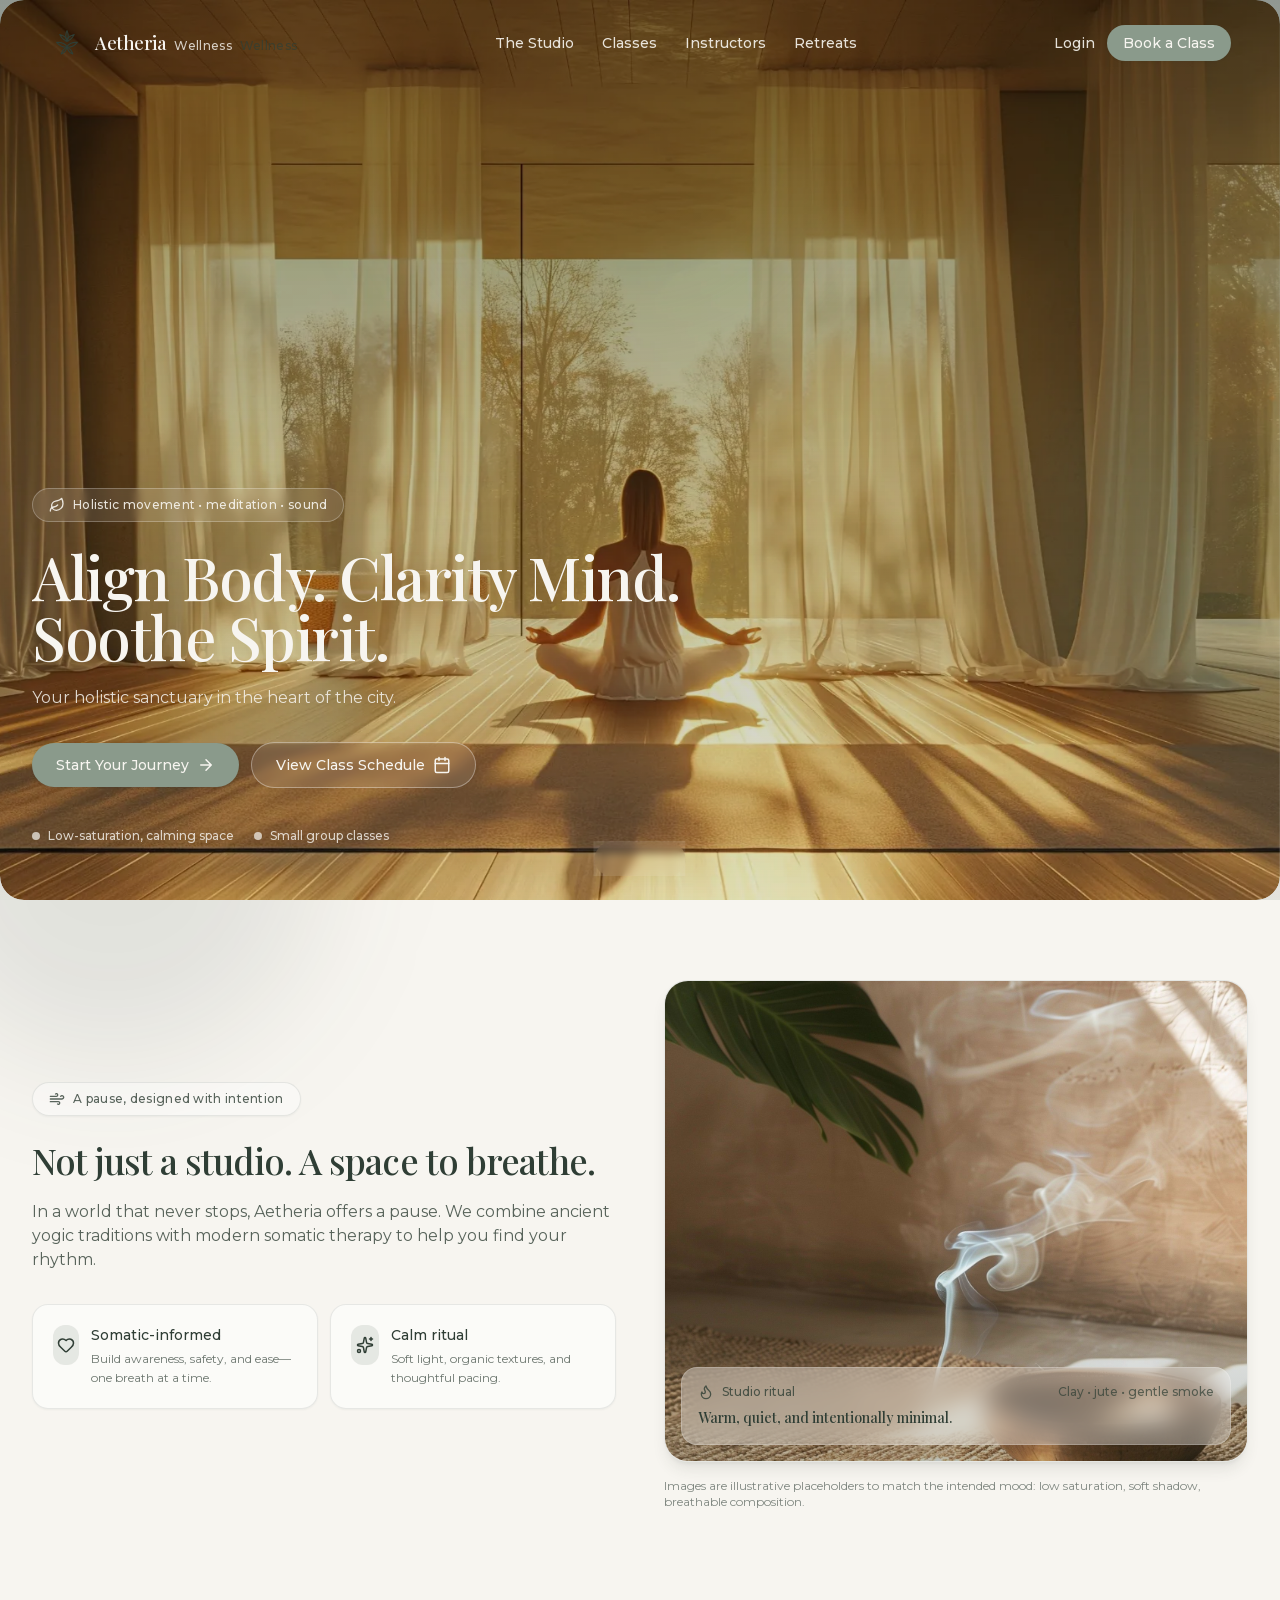
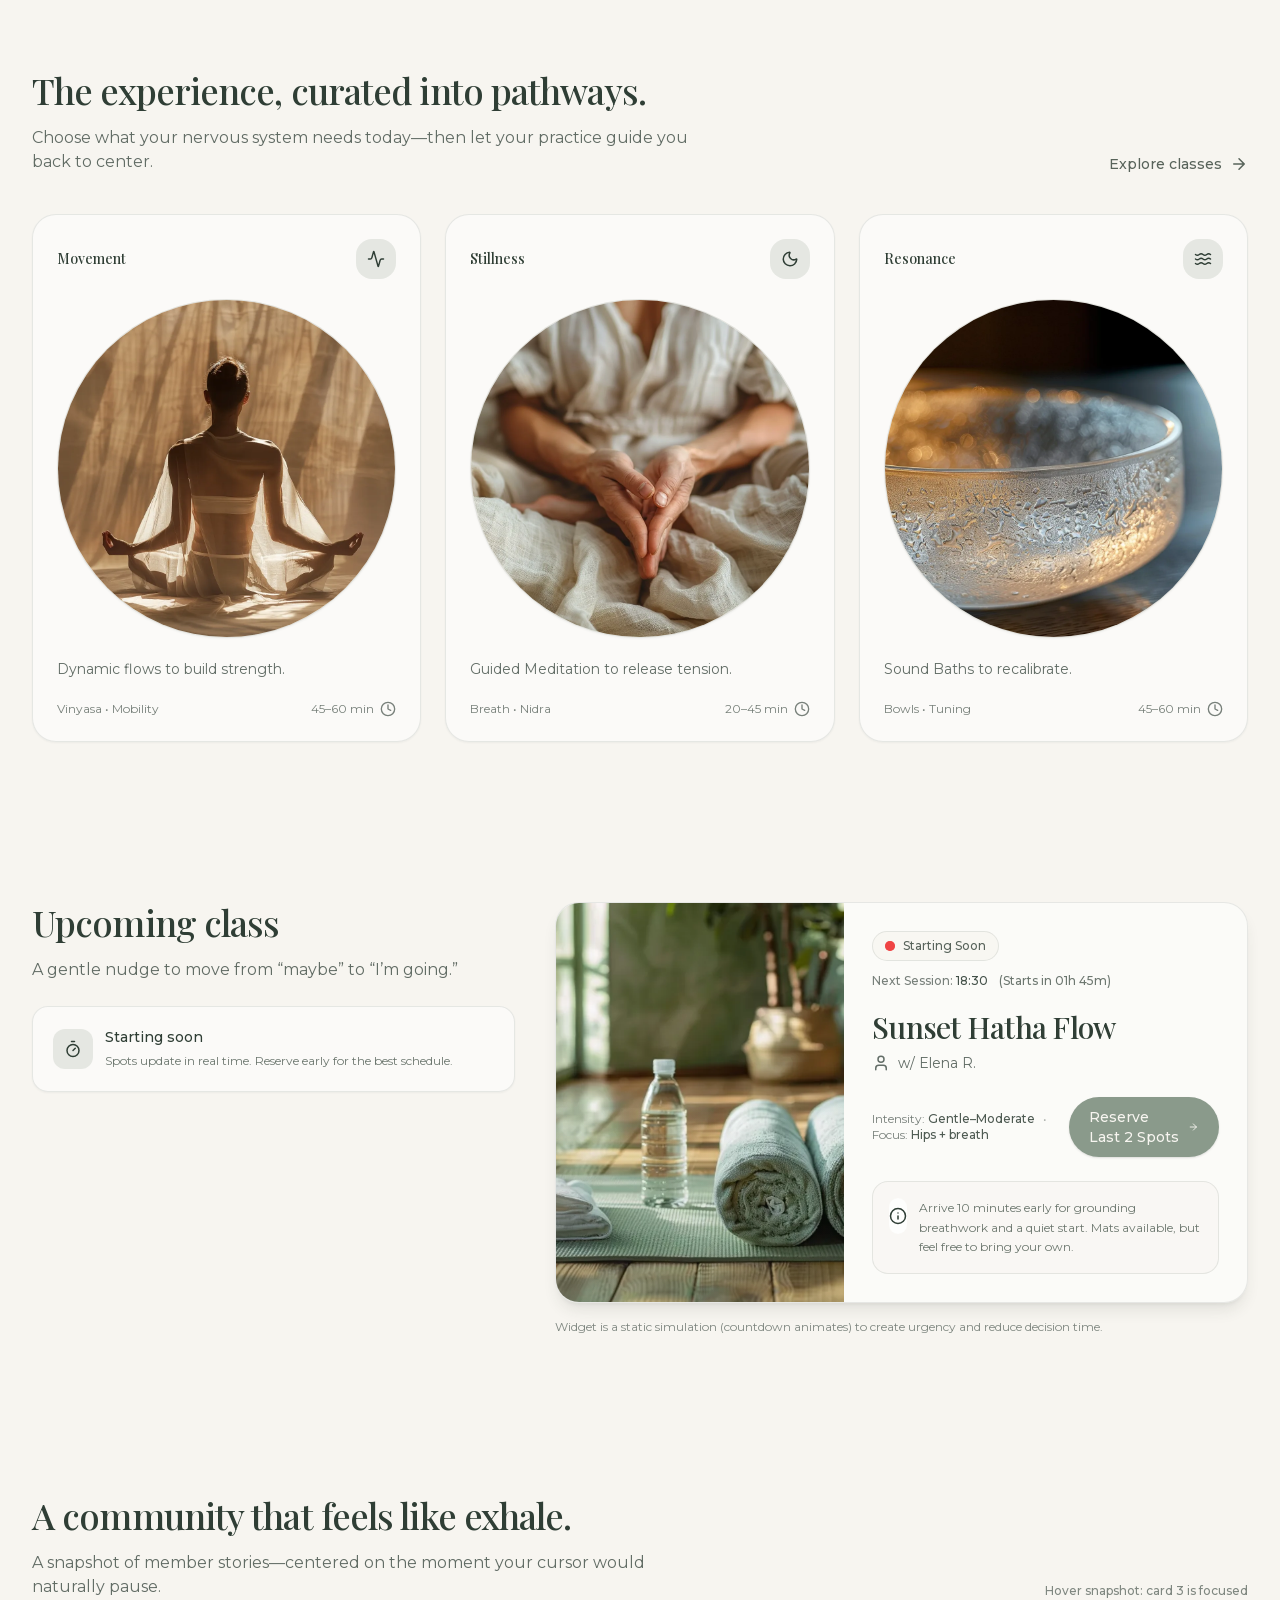
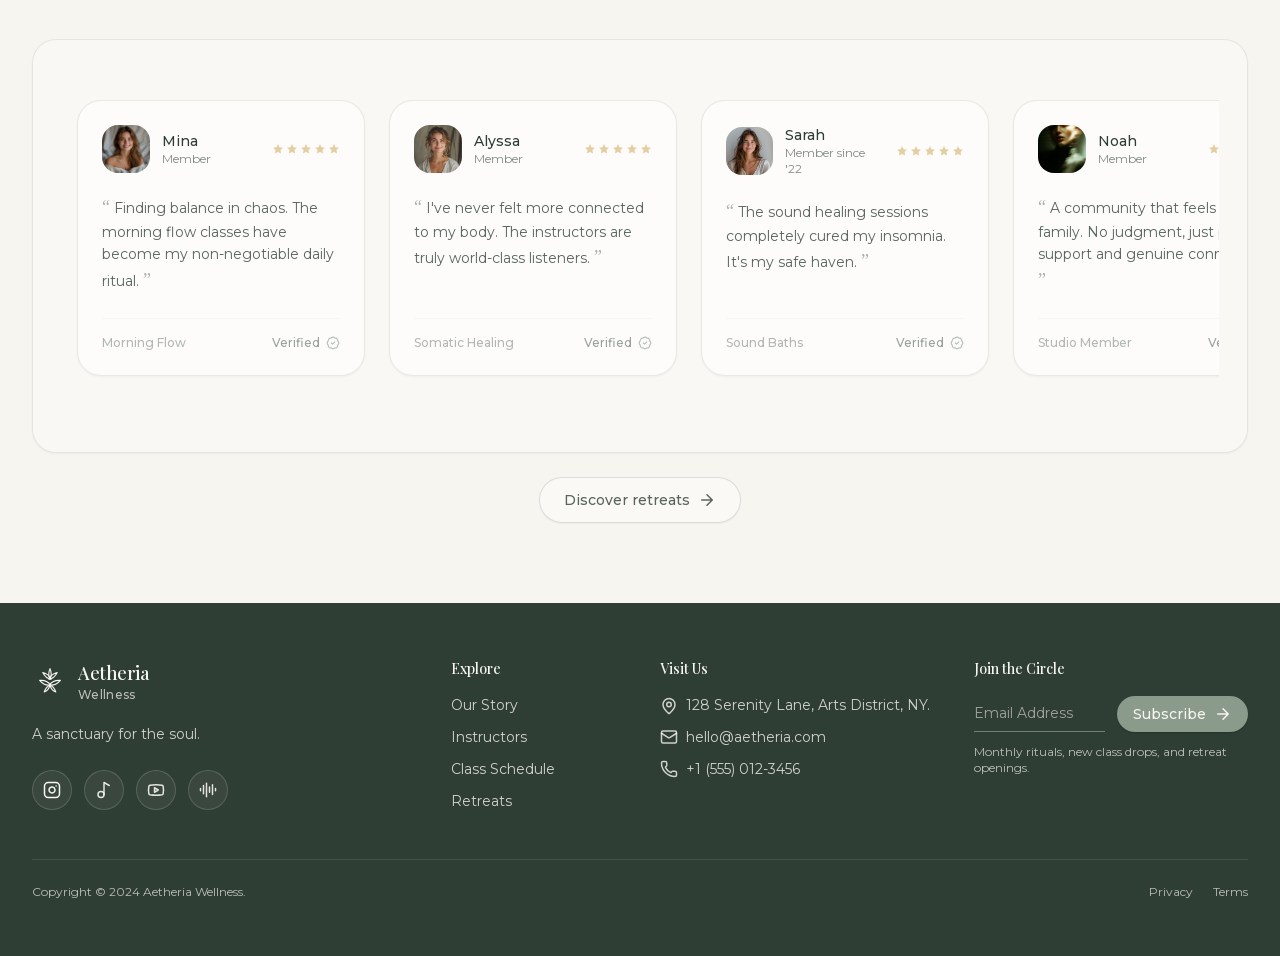
==== assets/aetheria-wellness-97 - cópia/index.html @ 61f55a0e "first commit Made-with: Cursor" ====
<html lang="en"><head>
<script id="aura-supabase-token-firewall">(function () {
  if (window.__AURA_SUPABASE_FIREWALL__) return;
  window.__AURA_SUPABASE_FIREWALL__ = true;

  var SUPABASE_HOST = "hoirqrkdgbmvpwutwuwj.supabase.co";
  var BLOCKED_KEY_PATTERNS = [
    /^sb-[a-z0-9-]+-auth-token$/i,
    /^supabase\.auth\.token$/i
  ];

  function isBlockedStorageKey(key) {
    if (typeof key !== "string") return false;
    for (var i = 0; i < BLOCKED_KEY_PATTERNS.length; i++) {
      if (BLOCKED_KEY_PATTERNS[i].test(key)) return true;
    }
    return false;
  }

  function toAbsoluteUrl(input) {
    try {
      return new URL(input, window.location.href);
    } catch {
      return null;
    }
  }

  function isSupabaseDestination(input) {
    var parsed = toAbsoluteUrl(input);
    if (!parsed) return false;
    if (SUPABASE_HOST && parsed.host === SUPABASE_HOST) return true;
    return parsed.host.endsWith(".supabase.co");
  }

  function pathLooksSensitive(input) {
    var parsed = toAbsoluteUrl(input);
    if (!parsed) return false;
    return /^\/(auth|rest|functions)\/v1\//.test(parsed.pathname || "");
  }

  function headersContainAuth(headersLike) {
    if (!headersLike) return false;

    try {
      if (typeof Headers !== "undefined" && headersLike instanceof Headers) {
        return !!(headersLike.get("authorization") || headersLike.get("apikey"));
      }
    } catch {}

    if (Array.isArray(headersLike)) {
      for (var i = 0; i < headersLike.length; i++) {
        var pair = headersLike[i] || [];
        var name = String(pair[0] || "").toLowerCase();
        if (name === "authorization" || name === "apikey") return true;
      }
      return false;
    }

    if (typeof headersLike === "object") {
      var keys = Object.keys(headersLike);
      for (var j = 0; j < keys.length; j++) {
        var k = keys[j].toLowerCase();
        if (k === "authorization" || k === "apikey") return true;
      }
    }
    return false;
  }

  function requestLooksSensitive(input, init, extraHeaders) {
    var url = "";
    try {
      if (typeof input === "string") {
        url = input;
      } else if (input && typeof input.url === "string") {
        url = input.url;
      }
    } catch {}

    var headers =
      (init && init.headers) ||
      (input && input.headers) ||
      extraHeaders ||
      null;
    var hasAuthHeaders = headersContainAuth(headers);
    if (hasAuthHeaders) return true;

    if (!url) return false;
    if (isSupabaseDestination(url) && pathLooksSensitive(url)) return true;
    return false;
  }

  function patchStorage(storage, storageName) {
    if (!storage) return;
    var proto = Object.getPrototypeOf(storage);
    if (!proto || proto.__auraSupabaseFirewallPatched) return;

    var rawGetItem = proto.getItem;
    var rawSetItem = proto.setItem;
    var rawRemoveItem = proto.removeItem;
    var rawKey = proto.key;
    var rawLengthDescriptor = Object.getOwnPropertyDescriptor(proto, "length");
    var rawLengthGet = rawLengthDescriptor && rawLengthDescriptor.get;

    function getRawLength(instance) {
      try {
        if (rawLengthGet) return Number(rawLengthGet.call(instance) || 0);
      } catch {}
      try {
        return Number(instance.length || 0);
      } catch {}
      return 0;
    }

    function getVisibleKeys(instance) {
      var visible = [];
      var total = getRawLength(instance);
      for (var i = 0; i < total; i++) {
        var currentKey = rawKey.call(instance, i);
        if (currentKey && !isBlockedStorageKey(currentKey)) {
          visible.push(currentKey);
        }
      }
      return visible;
    }

    function maskBlockedKeyProperty(instance, keyName) {
      if (!keyName || !isBlockedStorageKey(keyName)) return;
      try {
        Object.defineProperty(instance, keyName, {
          configurable: true,
          enumerable: false,
          get: function () {
            return null;
          },
          set: function () {
            return true;
          }
        });
      } catch {}
    }

    function syncBlockedKeyProperties(instance) {
      var total = getRawLength(instance);
      for (var i = 0; i < total; i++) {
        var k = rawKey.call(instance, i);
        if (k) maskBlockedKeyProperty(instance, k);
      }
    }

    proto.getItem = function (key) {
      syncBlockedKeyProperties(this);
      if (isBlockedStorageKey(String(key))) return null;
      return rawGetItem.call(this, key);
    };

    proto.setItem = function (key, value) {
      if (isBlockedStorageKey(String(key))) return;
      return rawSetItem.call(this, key, value);
    };

    proto.removeItem = function (key) {
      if (isBlockedStorageKey(String(key))) return;
      return rawRemoveItem.call(this, key);
    };

    proto.key = function (index) {
      syncBlockedKeyProperties(this);
      var visible = getVisibleKeys(this);
      return visible[index] || null;
    };

    try {
      Object.defineProperty(proto, "length", {
        configurable: true,
        enumerable: false,
        get: function () {
          syncBlockedKeyProperties(this);
          return getVisibleKeys(this).length;
        }
      });
    } catch {}

    var proxyStorage = null;
    try {
      proxyStorage = new Proxy(storage, {
        get: function (target, prop) {
          if (typeof prop === "string" && isBlockedStorageKey(prop)) return null;
          if (prop === "length") return getVisibleKeys(target).length;
          if (prop === "key") {
            return function (index) {
              var visible = getVisibleKeys(target);
              return visible[index] || null;
            };
          }

          var value = target[prop];
          if (typeof value === "function") return value.bind(target);
          return value;
        },
        set: function (target, prop, value) {
          if (typeof prop === "string" && isBlockedStorageKey(prop)) return true;
          target[prop] = value;
          return true;
        },
        has: function (target, prop) {
          if (typeof prop === "string" && isBlockedStorageKey(prop)) return false;
          return prop in target;
        },
        ownKeys: function (target) {
          return getVisibleKeys(target);
        },
        getOwnPropertyDescriptor: function (target, prop) {
          if (typeof prop === "string" && isBlockedStorageKey(prop)) {
            return undefined;
          }
          if (prop === "length") {
            return {
              configurable: true,
              enumerable: false,
              value: getVisibleKeys(target).length,
              writable: false
            };
          }
          return Object.getOwnPropertyDescriptor(target, prop);
        }
      });
    } catch {}

    try {
      if (proxyStorage) {
        Object.defineProperty(window, storageName, {
          configurable: true,
          enumerable: true,
          get: function () {
            return proxyStorage;
          }
        });
      }
    } catch {}

    syncBlockedKeyProperties(storage);
    proto.__auraSupabaseFirewallPatched = true;
  }

  function patchCookieAccess() {
    try {
      var cookieDescriptor = Object.getOwnPropertyDescriptor(Document.prototype, "cookie");
      if (!cookieDescriptor || !cookieDescriptor.configurable) return;

      Object.defineProperty(document, "cookie", {
        configurable: true,
        enumerable: false,
        get: function () {
          return "";
        },
        set: function () {
          return true;
        }
      });
    } catch {}
  }

  function patchFetch() {
    if (typeof window.fetch !== "function") return;
    var rawFetch = window.fetch.bind(window);
    window.fetch = function (input, init) {
      if (requestLooksSensitive(input, init, null)) {
        return Promise.reject(new Error("Blocked by Aura security policy"));
      }
      return rawFetch(input, init);
    };
  }

  function patchXHR() {
    if (typeof XMLHttpRequest === "undefined") return;
    var rawOpen = XMLHttpRequest.prototype.open;
    var rawSetHeader = XMLHttpRequest.prototype.setRequestHeader;
    var rawSend = XMLHttpRequest.prototype.send;

    XMLHttpRequest.prototype.open = function (method, url) {
      this.__auraRequestUrl = String(url || "");
      this.__auraHeaders = {};
      return rawOpen.apply(this, arguments);
    };

    XMLHttpRequest.prototype.setRequestHeader = function (name, value) {
      if (!this.__auraHeaders) this.__auraHeaders = {};
      this.__auraHeaders[String(name || "").toLowerCase()] = String(value || "");
      return rawSetHeader.apply(this, arguments);
    };

    XMLHttpRequest.prototype.send = function () {
      if (requestLooksSensitive(this.__auraRequestUrl || "", null, this.__auraHeaders || null)) {
        throw new Error("Blocked by Aura security policy");
      }
      return rawSend.apply(this, arguments);
    };
  }

  function patchBeacon() {
    if (typeof navigator.sendBeacon !== "function") return;
    var rawBeacon = navigator.sendBeacon.bind(navigator);
    navigator.sendBeacon = function (url, data) {
      if (requestLooksSensitive(url, null, null)) return false;
      return rawBeacon(url, data);
    };
  }

  function patchWebSocket() {
    if (typeof WebSocket === "undefined") return;
    var RawWebSocket = WebSocket;
    window.WebSocket = function (url, protocols) {
      if (requestLooksSensitive(String(url || ""), null, null)) {
        throw new Error("Blocked by Aura security policy");
      }
      return new RawWebSocket(url, protocols);
    };
    window.WebSocket.prototype = RawWebSocket.prototype;
  }

  patchStorage(window.localStorage, "localStorage");
  patchStorage(window.sessionStorage, "sessionStorage");
  patchCookieAccess();
  patchFetch();
  patchXHR();
  patchBeacon();
  patchWebSocket();
})();</script><meta charset="utf-8"/>
<meta content="width=device-width, initial-scale=1.0" name="viewport"/>
<title>Aetheria Wellness — Landing</title>
<link href="https://fonts.googleapis.com" rel="preconnect"/>
<link crossorigin="" href="https://fonts.gstatic.com" rel="preconnect"/>
<link href="assets/css2_bc4c562aaa04.css" rel="stylesheet"/>
<script src="assets/resource_3fa48481346f.es"></script>
<script src="assets/iconify_861b5521e37d.js"></script>
<link href="assets/css2_86e10c4bcbd4.css" id="all-fonts-link-font-geist" rel="stylesheet"/><style id="all-fonts-style-font-geist">.font-geist { font-family: 'Geist', sans-serif !important; }</style><link href="assets/css2_0fc20595ebff.css" id="all-fonts-link-font-roboto" rel="stylesheet"/><style id="all-fonts-style-font-roboto">.font-roboto { font-family: 'Roboto', sans-serif !important; }</style><link href="assets/css2_23afcbef9bdd.css" id="all-fonts-link-font-montserrat" rel="stylesheet"/><style id="all-fonts-style-font-montserrat">.font-montserrat { font-family: 'Montserrat', sans-serif !important; }</style><link href="assets/css2_82ced711bf49.css" id="all-fonts-link-font-poppins" rel="stylesheet"/><style id="all-fonts-style-font-poppins">.font-poppins { font-family: 'Poppins', sans-serif !important; }</style><link href="assets/css2_fa22aa91016e.css" id="all-fonts-link-font-playfair" rel="stylesheet"/><style id="all-fonts-style-font-playfair">.font-playfair { font-family: 'Playfair Display', serif !important; }</style><link href="assets/css2_2b2d87bc82d8.css" id="all-fonts-link-font-instrument-serif" rel="stylesheet"/><style id="all-fonts-style-font-instrument-serif">.font-instrument-serif { font-family: 'Instrument Serif', serif !important; }</style><link href="assets/css2_4fef849c83da.css" id="all-fonts-link-font-merriweather" rel="stylesheet"/><style id="all-fonts-style-font-merriweather">.font-merriweather { font-family: 'Merriweather', serif !important; }</style><link href="assets/css2_a7b22b336fe1.css" id="all-fonts-link-font-bricolage" rel="stylesheet"/><style id="all-fonts-style-font-bricolage">.font-bricolage { font-family: 'Bricolage Grotesque', sans-serif !important; }</style><link href="assets/css2_0b2072b66163.css" id="all-fonts-link-font-jakarta" rel="stylesheet"/><style id="all-fonts-style-font-jakarta">.font-jakarta { font-family: 'Plus Jakarta Sans', sans-serif !important; }</style><link href="assets/css2_9b8bf743d4a8.css" id="all-fonts-link-font-manrope" rel="stylesheet"/><style id="all-fonts-style-font-manrope">.font-manrope { font-family: 'Manrope', sans-serif !important; }</style><link href="assets/css2_8e191ef32247.css" id="all-fonts-link-font-space-grotesk" rel="stylesheet"/><style id="all-fonts-style-font-space-grotesk">.font-space-grotesk { font-family: 'Space Grotesk', sans-serif !important; }</style><link href="assets/css2_70fd47a02eed.css" id="all-fonts-link-font-work-sans" rel="stylesheet"/><style id="all-fonts-style-font-work-sans">.font-work-sans { font-family: 'Work Sans', sans-serif !important; }</style><link href="assets/css2_b52fc18295f8.css" id="all-fonts-link-font-pt-serif" rel="stylesheet"/><style id="all-fonts-style-font-pt-serif">.font-pt-serif { font-family: 'PT Serif', serif !important; }</style><link href="assets/css2_62759cd015bd.css" id="all-fonts-link-font-geist-mono" rel="stylesheet"/><style id="all-fonts-style-font-geist-mono">.font-geist-mono { font-family: 'Geist Mono', monospace !important; }</style><link href="assets/css2_f495c2faa2a6.css" id="all-fonts-link-font-space-mono" rel="stylesheet"/><style id="all-fonts-style-font-space-mono">.font-space-mono { font-family: 'Space Mono', monospace !important; }</style><link href="assets/css2_6f16cdd6fd9f.css" id="all-fonts-link-font-quicksand" rel="stylesheet"/><style id="all-fonts-style-font-quicksand">.font-quicksand { font-family: 'Quicksand', sans-serif !important; }</style><link href="assets/css2_94cb6f0c406a.css" id="all-fonts-link-font-nunito" rel="stylesheet"/><style id="all-fonts-style-font-nunito">.font-nunito { font-family: 'Nunito', sans-serif !important; }</style><link href="assets/css2_6c160a0c4e6f.css" id="all-fonts-link-font-newsreader" rel="stylesheet"/><style id="all-fonts-style-font-newsreader">.font-newsreader { font-family: 'Newsreader', serif !important; }</style><link href="assets/css2_bd407d5ceb4b.css" id="all-fonts-link-font-google-sans-flex" rel="stylesheet"/><style id="all-fonts-style-font-google-sans-flex">.font-google-sans-flex { font-family: 'Google Sans Flex', sans-serif !important; }</style><link href="assets/css2_176e25227b5e.css" id="all-fonts-link-font-oswald" rel="stylesheet"/><style id="all-fonts-style-font-oswald">.font-oswald { font-family: 'Oswald', sans-serif !important; }</style><link href="assets/css2_e5ca562f8909.css" id="all-fonts-link-font-dm-sans" rel="stylesheet"/><style id="all-fonts-style-font-dm-sans">.font-dm-sans { font-family: 'DM Sans', sans-serif !important; }</style><style data-scroll-fix="true">
        /* Scroll fixes for offline viewing */
        html, body {
            overflow: auto !important;
            overflow-x: hidden !important;
            height: auto !important;
            min-height: 100% !important;
            scroll-behavior: auto !important;
            opacity: 1 !important;
            visibility: visible !important;
        }
        
        /* Force visibility - many sites use JS animations for initial display */
        body, .wrapper, main, #__next, #app, .page, .content {
            opacity: 1 !important;
            visibility: visible !important;
            transform: none !important;
        }
        
        /* Disable loader/preloader overlays */
        .loader, .preloader, .loading, [class*="loader"], [class*="preloader"] {
            display: none !important;
            opacity: 0 !important;
        }
        
        /* Show elements that might be hidden for animation */
        .word-inner, .char, .line, [data-aos], [data-scroll],
        .hero-text span, .hero-fade, [class*="hero"] span {
            opacity: 1 !important;
            transform: none !important;
            visibility: visible !important;
        }
        
        /* Reset Tailwind animation utility classes */
        .translate-y-full, .translate-x-full, .-translate-y-full, .-translate-x-full,
        .translate-y-1\/2, .-translate-y-1\/2, .translate-y-\[100\%\], .translate-y-\[110\%\] {
            transform: none !important;
        }
        
        /* Force visibility on common hidden-for-animation patterns */
        .opacity-0, [class*="opacity-0"] {
            opacity: 1 !important;
        }
        
        /* Reset scale transforms used for animations */
        .scale-0, .scale-50, .scale-75 {
            transform: none !important;
        }
        
        html.lenis, html.lenis-smooth, 
        body.lenis, body.lenis-smooth,
        .lenis-wrapper, .lenis-content,
        [data-lenis-prevent], [data-scroll-container] {
            overflow: visible !important;
            height: auto !important;
        }
        
        /* Fix flex containers that might cut off content */
        body.flex.items-center,
        body.flex.justify-center {
            align-items: flex-start !important;
            min-height: 100vh;
            height: auto !important;
        }
        
        /* Ensure main content scrolls */
        main, #__next, #__nuxt, #app, .main-content {
            overflow: visible !important;
            height: auto !important;
        }
        </style></head>
<body class="min-h-screen bg-[#F7F5F0] text-[#2F3E35] antialiased" style="font-family: Montserrat, ui-sans-serif, system-ui, -apple-system, Segoe UI, Roboto, Helvetica, Arial, 'Apple Color Emoji','Segoe UI Emoji';">
<!-- Ambient background -->
<div class="pointer-events-none fixed -z-10 top-0 right-0 bottom-0 left-0">
<div class="-top-24 -translate-x-1/2 bg-[#8A9A8B]/15 w-[28rem] h-[28rem] rounded-full absolute left-1/2 blur-3xl"></div>
<div class="absolute bottom-[-10rem] left-[-6rem] h-[26rem] w-[26rem] rounded-full bg-[#2F3E35]/10 blur-3xl"></div>
<div class="absolute top-[35%] right-[-8rem] h-[24rem] w-[24rem] rounded-full bg-[#8A9A8B]/10 blur-3xl"></div>
</div>
<!-- Header -->
<header class="fixed inset-x-0 top-0 z-50 transition-all duration-300" id="siteHeader">
<div class="mx-auto max-w-7xl px-4 sm:px-6 lg:px-8">
<div class="mt-3 rounded-2xl border border-[#2F3E35]/10 bg-white/70 shadow-sm shadow-[#2F3E35]/10 backdrop-blur-xl" id="navShell">
<div class="flex items-center justify-between px-3 py-3 sm:px-4">
<!-- Logo -->
<a class="group flex items-center gap-2.5" href="#">
<!-- Mark -->
<svg aria-hidden="true" class="w-[36px] h-[36px]" data-icon-replaced="true" fill="none" stroke-width="2" style="color: rgb(47, 62, 53); width: 36px; height: 36px" viewbox="0 0 48 48">
<path d="M24 7.5c2.2 4.8 2.2 9.6 0 14.4C21.8 17.1 21.8 12.3 24 7.5Z" id="lotusStroke" stroke="currentColor" stroke-linecap="round" stroke-linejoin="round" stroke-width="1.5"></path>
<path d="M14.4 12.6c5.2 1.3 8.9 4.3 11.1 9-4.9-.8-8.6-3.8-11.1-9Z" id="lotusStroke2" stroke="currentColor" stroke-linecap="round" stroke-linejoin="round" stroke-width="1.5"></path>
<path d="M33.6 12.6c-2.5 5.2-6.2 8.2-11.1 9 2.2-4.7 5.9-7.7 11.1-9Z" id="lotusStroke3" stroke="currentColor" stroke-linecap="round" stroke-linejoin="round" stroke-width="1.5"></path>
<path class="" d="M10.2 23.2c6.2-.6 11.1 1.4 14.7 6.1-5.6 1-10.5-1.1-14.7-6.1Z" id="lotusStroke4" stroke="currentColor" stroke-linecap="round" stroke-linejoin="round" stroke-width="1.5"></path>
<path class="" d="M37.8 23.2c-4.2 5-9.1 7.1-14.7 6.1 3.6-4.7 8.5-6.7 14.7-6.1Z" id="lotusStroke5" stroke="currentColor" stroke-linecap="round" stroke-linejoin="round" stroke-width="1.5"></path>
<path d="M24 29.4c3.5 1.6 6.1 4.6 7.7 9.1-3.8-1.1-6.4-4.1-7.7-9.1Z" id="lotusStroke6" stroke="currentColor" stroke-linecap="round" stroke-linejoin="round" stroke-width="1.5"></path>
<path d="M24 29.4c-1.3 5-3.9 8-7.7 9.1 1.6-4.5 4.2-7.5 7.7-9.1Z" id="lotusStroke7" stroke="currentColor" stroke-linecap="round" stroke-linejoin="round" stroke-width="1.5"></path>
</svg>
<!-- Wordmark variants -->
<div class="leading-none">
<div class="flex gap-2 items-baseline">
<span class="cursor-pointer text-lg font-medium text-[#F7F5F0] tracking-tight" id="logoLight" onclick="window.location.href='/home'" role="button" style="font-family: 'Playfair Display', ui-serif, Georgia, Cambria, 'Times New Roman', Times, serif">Aetheria</span>
<span class="sm:inline cursor-pointer text-xs font-medium text-[#F7F5F0]/80 tracking-wide" id="logoLightSub" onclick="window.location.href='/home'" role="button">Wellness</span>
<span "times="" cambria,="" class="text-lg font-medium text-[#2F3E35] tracking-tight" display",="" display:="" georgia,="" id="logoDark" new="" none;"="" playfair="" roman",="" serif;="" style="font-family: " times,="" ui-serif,="">Aetheria</span>
<span class="sm:inline cursor-pointer text-xs font-medium text-[#2F3E35]/70 tracking-wide" id="logoDarkSub" onclick="window.location.href='/design-system';window.location.href='/design-system'" role="button">Wellness</span>
</div>
</div>
</a>
<!-- Nav -->
<nav class="hidden md:flex items-center gap-7 text-sm font-medium">
<a class="navLink transition-colors" href="#">The Studio</a>
<a class="navLink transition-colors" href="#">Classes</a>
<a class="navLink transition-colors" href="#">Instructors</a>
<a class="navLink transition-colors" href="#">Retreats</a>
</nav>
<!-- Actions -->
<div class="flex items-center gap-2 sm:gap-3">
<a class="hidden sm:inline text-sm font-medium navLink transition-colors" href="#login">Login</a>
<a class="inline-flex items-center justify-center shadow-[#2F3E35]/10 hover:bg-[#7f8f80] focus:outline-none focus:ring-2 focus:ring-[#8A9A8B]/50 focus:ring-offset-2 focus:ring-offset-transparent transition text-sm font-medium text-[#F7F5F0] bg-[#8A9A8B] rounded-full pt-2 pr-4 pb-2 pl-4 shadow-sm" href="#">
              Book a Class
            </a>
<!-- Mobile menu button -->
<button aria-controls="mobileNav" aria-expanded="false" class="md:hidden inline-flex items-center justify-center rounded-full border border-[#2F3E35]/15 bg-white/60 px-3 py-2 text-[#2F3E35] backdrop-blur-sm transition hover:bg-white/80 focus:outline-none focus:ring-2 focus:ring-[#2F3E35]/15" id="menuBtn">
<span class="sr-only">Open menu</span>
<svg aria-hidden="true" class="iconify iconify--lucide" data-height="18" data-icon="lucide:menu" data-width="18" height="18" role="img" viewbox="0 0 24 24" width="18" xmlns="http://www.w3.org/2000/svg"><path d="M4 5h16M4 12h16M4 19h16" fill="none" stroke="currentColor" stroke-linecap="round" stroke-linejoin="round" stroke-width="2"></path></svg>
</button>
</div>
</div>
<!-- Mobile nav -->
<div class="hidden md:hidden border-t px-4 pb-4 pt-3" id="mobileNav" style="visibility: hidden; display: none;">
<div class="grid gap-2 text-sm font-medium">
<a class="mobileLink rounded-xl px-3 py-2 transition" href="#studio">The Studio</a>
<a class="mobileLink rounded-xl px-3 py-2 transition" href="#classes">Classes</a>
<a class="mobileLink rounded-xl px-3 py-2 transition" href="#instructors">Instructors</a>
<a class="mobileLink rounded-xl px-3 py-2 transition" href="#retreats">Retreats</a>
<a class="mobileLink rounded-xl px-3 py-2 transition" href="#login">Login</a>
</div>
</div>
</div>
</div>
</header>
<!-- Hero -->
<section class="relative min-h-[100svh] overflow-hidden">
<!-- Video background -->
<div class="absolute top-0 right-0 bottom-0 left-0">
<video autoplay="" class="w-full h-full object-cover" loop="" muted="" playsinline="" poster="https://images.unsplash.com/photo-1554311884-415bfda6a5f2?auto=format&amp;fit=crop&amp;w=2400&amp;q=70">
<source class="" src="https://cdn.coverr.co/videos/coverr-woman-meditating-by-the-window-4135/1080p.mp4" type="video/mp4"/>
</video>
<!-- Overlay -->
<div class="absolute inset-0 bg-gradient-to-b from-[#2F3E35]/45 via-[#2F3E35]/20 to-[#F7F5F0]/90"></div>
<div class="bg-[#2F3E35]/10 absolute top-0 right-0 bottom-0 left-0"></div>
</div>
<div class="flex min-h-[100svh] sm:px-6 lg:px-8 max-w-7xl mr-auto ml-auto pt-28 pr-4 pb-14 pl-4 relative items-end">
<!-- Added Background Image -->
<div class="overflow-hidden rounded-3xl absolute top-0 right-0 bottom-0 left-0">
<img alt="Sanctuary ambiance" class="transition-transform duration-700 hover:scale-105 opacity-100 mix-blend-multiply w-full h-full object-cover" src="assets/352469cb-8a32-4217-9a65-5c1aeb_18f69dcb60a6.webp"/>
<div class="mix-blend-multiply absolute top-0 right-0 bottom-0 left-0 pointer-events-auto -z-20"></div>
</div>
<div class="relative z-10 w-full">
<div class="max-w-2xl">
<div class="inline-flex items-center gap-2 rounded-full border border-white/25 bg-white/10 px-4 py-2 text-xs font-medium tracking-wide text-[#F7F5F0]/90 backdrop-blur-sm">
<svg aria-hidden="true" class="iconify iconify--lucide" data-height="16" data-icon="lucide:leaf" data-width="16" height="16" role="img" viewbox="0 0 24 24" width="16" xmlns="http://www.w3.org/2000/svg"><g fill="none" stroke="currentColor" stroke-linecap="round" stroke-linejoin="round" stroke-width="2"><path d="M11 20A7 7 0 0 1 9.8 6.1C15.5 5 17 4.48 19 2c1 2 2 4.18 2 8c0 5.5-4.78 10-10 10"></path><path d="M2 21c0-3 1.85-5.36 5.08-6C9.5 14.52 12 13 13 12"></path></g></svg>
            Holistic movement • meditation • sound
          </div>
<h1 class="mt-6 text-4xl font-medium tracking-tight text-[#F7F5F0] sm:text-5xl lg:text-6xl" style="font-family: 'Playfair Display', ui-serif, Georgia, Cambria, 'Times New Roman', Times, serif;">
            Align Body. Clarity Mind. Soothe Spirit.
          </h1>
<p class="mt-5 max-w-xl text-sm font-normal leading-relaxed text-[#F7F5F0]/85 sm:text-base">
            Your holistic sanctuary in the heart of the city.
          </p>
<div class="mt-8 flex flex-col gap-3 sm:flex-row sm:items-center">
<a class="inline-flex items-center justify-center gap-2 rounded-full bg-[#8A9A8B] px-6 py-3 text-sm font-medium text-[#F7F5F0] shadow-sm shadow-[#2F3E35]/20 hover:bg-[#7f8f80] focus:outline-none focus:ring-2 focus:ring-[#8A9A8B]/50 focus:ring-offset-2 focus:ring-offset-[#2F3E35]/0 transition" href="#journey">
              Start Your Journey
              <svg aria-hidden="true" class="iconify iconify--lucide" data-height="18" data-icon="lucide:arrow-right" data-width="18" height="18" role="img" viewbox="0 0 24 24" width="18" xmlns="http://www.w3.org/2000/svg"><path d="M5 12h14m-7-7l7 7l-7 7" fill="none" stroke="currentColor" stroke-linecap="round" stroke-linejoin="round" stroke-width="2"></path></svg>
</a>
<a class="inline-flex items-center justify-center gap-2 hover:bg-white/15 focus:outline-none focus:ring-2 focus:ring-white/30 transition text-sm font-medium text-[#F7F5F0] bg-white/10 border-white/35 border rounded-full pt-3 pr-6 pb-3 pl-6 backdrop-blur-sm" href="#">
              View Class Schedule
              <svg aria-hidden="true" class="iconify iconify--lucide" data-height="18" data-icon="lucide:calendar" data-width="18" height="18" role="img" viewbox="0 0 24 24" width="18" xmlns="http://www.w3.org/2000/svg"><g fill="none" stroke="currentColor" stroke-linecap="round" stroke-linejoin="round" stroke-width="2"><path d="M8 2v4m8-4v4"></path><rect height="18" rx="2" width="18" x="3" y="4"></rect><path d="M3 10h18"></path></g></svg>
</a>
</div>
<div class="mt-10 flex items-center gap-5 text-xs font-medium text-[#F7F5F0]/80">
<div class="flex items-center gap-2">
<span class="inline-flex h-2 w-2 rounded-full bg-[#F7F5F0]/70"></span>
              Low-saturation, calming space
            </div>
<div class="hidden sm:flex items-center gap-2">
<span class="inline-flex h-2 w-2 rounded-full bg-[#F7F5F0]/70"></span>
              Small group classes
            </div>
</div>
</div>
</div>
</div>
<!-- Scroll hint -->
<div class="pointer-events-none -translate-x-1/2 absolute bottom-6 left-1/2">
<div class="flex gap-2 text-xs font-medium text-[#F7F5F0]/85 bg-white/10 border-white/20 border rounded-full pt-2 pr-4 pb-2 pl-4 backdrop-blur-sm items-center">
<svg aria-hidden="true" class="iconify iconify--lucide" data-height="16" data-icon="lucide:mouse" data-width="16" height="16" role="img" viewbox="0 0 24 24" width="16" xmlns="http://www.w3.org/2000/svg"><g fill="none" stroke="currentColor" stroke-linecap="round" stroke-linejoin="round" stroke-width="2"><rect height="20" rx="7" width="14" x="5" y="2"></rect><path d="M12 6v4"></path></g></svg>
        Scroll
      </div>
</div>
</section>
<!-- Introduction -->
<section class="relative scroll-mt-28" id="studio">
<div class="sm:px-6 lg:px-8 lg:py-20 max-w-7xl mr-auto ml-auto pt-16 pr-4 pb-16 pl-4">
<div class="grid items-center gap-10 lg:grid-cols-12 lg:gap-12">
<div class="lg:col-span-6">
<div class="inline-flex items-center gap-2 rounded-full border border-[#2F3E35]/10 bg-white/40 px-4 py-2 text-xs font-medium tracking-wide text-[#2F3E35]/80 shadow-sm shadow-[#2F3E35]/5">
<svg aria-hidden="true" class="iconify iconify--lucide" data-height="16" data-icon="lucide:wind" data-width="16" height="16" role="img" viewbox="0 0 24 24" width="16" xmlns="http://www.w3.org/2000/svg"><path d="M12.8 19.6A2 2 0 1 0 14 16H2m15.5-8a2.5 2.5 0 1 1 2 4H2m7.8-7.6A2 2 0 1 1 11 8H2" fill="none" stroke="currentColor" stroke-linecap="round" stroke-linejoin="round" stroke-width="2"></path></svg>
            A pause, designed with intention
          </div>
<h2 class="mt-6 text-3xl font-medium tracking-tight text-[#2F3E35] sm:text-4xl" style="font-family: 'Playfair Display', ui-serif, Georgia, Cambria, 'Times New Roman', Times, serif;">
            Not just a studio. A space to breathe.
          </h2>
<p class="mt-5 text-sm leading-relaxed text-[#2F3E35]/80 sm:text-base">
            In a world that never stops, Aetheria offers a pause. We combine ancient yogic traditions with modern somatic therapy to help you find your rhythm.
          </p>
<div class="mt-8 grid gap-3 sm:grid-cols-2">
<div class="rounded-2xl border border-[#2F3E35]/10 bg-white/55 p-5 shadow-sm shadow-[#2F3E35]/5">
<div class="flex items-start gap-3">
<div class="flex h-10 w-10 items-center justify-center rounded-xl bg-[#8A9A8B]/20 text-[#2F3E35]">
<svg aria-hidden="true" class="iconify iconify--lucide" data-height="18" data-icon="lucide:heart" data-width="18" height="18" role="img" viewbox="0 0 24 24" width="18" xmlns="http://www.w3.org/2000/svg"><path d="M2 9.5a5.5 5.5 0 0 1 9.591-3.676a.56.56 0 0 0 .818 0A5.49 5.49 0 0 1 22 9.5c0 2.29-1.5 4-3 5.5l-5.492 5.313a2 2 0 0 1-3 .019L5 15c-1.5-1.5-3-3.2-3-5.5" fill="none" stroke="currentColor" stroke-linecap="round" stroke-linejoin="round" stroke-width="2"></path></svg>
</div>
<div class="">
<div class="text-sm font-medium text-[#2F3E35]">Somatic-informed</div>
<div class="mt-1 text-xs leading-relaxed text-[#2F3E35]/70">Build awareness, safety, and ease—one breath at a time.</div>
</div>
</div>
</div>
<div class="rounded-2xl border border-[#2F3E35]/10 bg-white/55 p-5 shadow-sm shadow-[#2F3E35]/5">
<div class="flex items-start gap-3">
<div class="flex h-10 w-10 items-center justify-center rounded-xl bg-[#8A9A8B]/20 text-[#2F3E35]">
<svg aria-hidden="true" class="iconify iconify--lucide" data-height="18" data-icon="lucide:sparkles" data-width="18" height="18" role="img" viewbox="0 0 24 24" width="18" xmlns="http://www.w3.org/2000/svg"><g fill="none" stroke="currentColor" stroke-linecap="round" stroke-linejoin="round" stroke-width="2"><path d="M11.017 2.814a1 1 0 0 1 1.966 0l1.051 5.558a2 2 0 0 0 1.594 1.594l5.558 1.051a1 1 0 0 1 0 1.966l-5.558 1.051a2 2 0 0 0-1.594 1.594l-1.051 5.558a1 1 0 0 1-1.966 0l-1.051-5.558a2 2 0 0 0-1.594-1.594l-5.558-1.051a1 1 0 0 1 0-1.966l5.558-1.051a2 2 0 0 0 1.594-1.594zM20 2v4m2-2h-4"></path><circle cx="4" cy="20" r="2"></circle></g></svg>
</div>
<div class="">
<div class="text-sm font-medium text-[#2F3E35]">Calm ritual</div>
<div class="mt-1 text-xs leading-relaxed text-[#2F3E35]/70">Soft light, organic textures, and thoughtful pacing.</div>
</div>
</div>
</div>
</div>
</div>
<div class="lg:col-span-6">
<div class="relative overflow-hidden rounded-3xl border border-[#2F3E35]/10 bg-white/40 shadow-lg shadow-[#2F3E35]/10">
<img alt="A calm studio corner with earthy textures" class="sm:h-[30rem] w-full h-[26rem] object-cover" src="assets/58e8b929-46f7-4ac2-afcc-365ff8_b1f7e12aa485.jpg" style=""/>
<div class="bg-gradient-to-t from-[#2F3E35]/30 via-transparent to-transparent absolute top-0 right-0 bottom-0 left-0"></div>
<div class="absolute bottom-4 left-4 right-4">
<div class="flex flex-col gap-2 rounded-2xl border border-white/20 bg-white/35 p-4 backdrop-blur-md">
<div class="flex items-center justify-between gap-3">
<div class="flex items-center gap-2 text-xs font-medium text-[#2F3E35]/80">
<svg aria-hidden="true" class="iconify iconify--lucide" data-height="16" data-icon="lucide:flame" data-width="16" height="16" role="img" viewbox="0 0 24 24" width="16" xmlns="http://www.w3.org/2000/svg"><path d="M12 3q1 4 4 6.5t3 5.5a1 1 0 0 1-14 0a5 5 0 0 1 1-3a1 1 0 0 0 5 0c0-2-1.5-3-1.5-5q0-2 2.5-4" fill="none" stroke="currentColor" stroke-linecap="round" stroke-linejoin="round" stroke-width="2"></path></svg>
                    Studio ritual
                  </div>
<div class="text-xs font-medium text-[#2F3E35]/70">Clay • jute • gentle smoke</div>
</div>
<div class="text-sm font-medium text-[#2F3E35]" style="font-family: 'Playfair Display', ui-serif, Georgia, Cambria, 'Times New Roman', Times, serif;">
                  Warm, quiet, and intentionally minimal.
                </div>
</div>
</div>
</div>
<div class="mt-4 text-xs text-[#2F3E35]/60">
            Images are illustrative placeholders to match the intended mood: low saturation, soft shadow, breathable composition.
          </div>
</div>
</div>
</div>
</section>
<!-- The Experience -->
<section class="relative scroll-mt-28" id="journey">
<div class="mx-auto max-w-7xl px-4 py-16 sm:px-6 lg:px-8 lg:py-20">
<div class="flex flex-col gap-4 sm:flex-row sm:items-end sm:justify-between">
<div class="max-w-2xl">
<h2 class="text-3xl font-medium tracking-tight text-[#2F3E35] sm:text-4xl" style="font-family: 'Playfair Display', ui-serif, Georgia, Cambria, 'Times New Roman', Times, serif;">
            The experience, curated into pathways.
          </h2>
<p class="mt-4 text-sm leading-relaxed text-[#2F3E35]/75 sm:text-base">
            Choose what your nervous system needs today—then let your practice guide you back to center.
          </p>
</div>
<a class="inline-flex items-center gap-2 text-sm font-medium text-[#2F3E35]/80 hover:text-[#2F3E35] transition" href="#classes">
          Explore classes
          <svg aria-hidden="true" class="iconify iconify--lucide" data-height="18" data-icon="lucide:arrow-right" data-width="18" height="18" role="img" viewbox="0 0 24 24" width="18" xmlns="http://www.w3.org/2000/svg"><path d="M5 12h14m-7-7l7 7l-7 7" fill="none" stroke="currentColor" stroke-linecap="round" stroke-linejoin="round" stroke-width="2"></path></svg>
</a>
</div>
<div class="mt-10 grid gap-6 lg:grid-cols-3">
<!-- Movement -->
<article class="group rounded-3xl border border-[#2F3E35]/10 bg-white/50 p-6 shadow-sm shadow-[#2F3E35]/5 transition hover:shadow-md hover:shadow-[#2F3E35]/10">
<div class="flex items-center justify-between gap-4">
<div class="text-sm font-medium text-[#2F3E35]" style="font-family: 'Playfair Display', ui-serif, Georgia, Cambria, 'Times New Roman', Times, serif;">Movement</div>
<div class="flex h-10 w-10 items-center justify-center rounded-2xl bg-[#8A9A8B]/20 text-[#2F3E35]">
<svg aria-hidden="true" class="iconify iconify--lucide" data-height="18" data-icon="lucide:activity" data-width="18" height="18" role="img" viewbox="0 0 24 24" width="18" xmlns="http://www.w3.org/2000/svg"><path d="M22 12h-2.48a2 2 0 0 0-1.93 1.46l-2.35 8.36a.25.25 0 0 1-.48 0L9.24 2.18a.25.25 0 0 0-.48 0l-2.35 8.36A2 2 0 0 1 4.49 12H2" fill="none" stroke="currentColor" stroke-linecap="round" stroke-linejoin="round" stroke-width="2"></path></svg>
</div>
</div>
<div class="mt-5 overflow-hidden rounded-full border border-[#2F3E35]/10 bg-[#F7F5F0] shadow-sm shadow-[#2F3E35]/5">
<img alt="Abstract yoga movement" class="aspect-square w-full object-cover saturate-75" src="assets/dbd2be38-6163-4516-a322-516a7a_48fa12c1844d.webp" style=""/>
</div>
<p class="mt-5 text-sm leading-relaxed text-[#2F3E35]/75">
            Dynamic flows to build strength.
          </p>
<div class="mt-5 flex items-center justify-between text-xs text-[#2F3E35]/65">
<span>Vinyasa • Mobility</span>
<span class="inline-flex items-center gap-1.5">
              45–60 min
              <svg aria-hidden="true" class="iconify iconify--lucide" data-height="16" data-icon="lucide:clock" data-width="16" height="16" role="img" viewbox="0 0 24 24" width="16" xmlns="http://www.w3.org/2000/svg"><g fill="none" stroke="currentColor" stroke-linecap="round" stroke-linejoin="round" stroke-width="2"><path d="M12 6v6l4 2"></path><circle cx="12" cy="12" r="10"></circle></g></svg>
</span>
</div>
</article>
<!-- Stillness -->
<article class="group rounded-3xl border border-[#2F3E35]/10 bg-white/50 p-6 shadow-sm shadow-[#2F3E35]/5 transition hover:shadow-md hover:shadow-[#2F3E35]/10">
<div class="flex items-center justify-between gap-4">
<div class="text-sm font-medium text-[#2F3E35]" style="font-family: 'Playfair Display', ui-serif, Georgia, Cambria, 'Times New Roman', Times, serif;">Stillness</div>
<div class="flex h-10 w-10 items-center justify-center rounded-2xl bg-[#8A9A8B]/20 text-[#2F3E35]">
<svg aria-hidden="true" class="iconify iconify--lucide" data-height="18" data-icon="lucide:moon" data-width="18" height="18" role="img" viewbox="0 0 24 24" width="18" xmlns="http://www.w3.org/2000/svg"><path d="M20.985 12.486a9 9 0 1 1-9.473-9.472c.405-.022.617.46.402.803a6 6 0 0 0 8.268 8.268c.344-.215.825-.004.803.401" fill="none" stroke="currentColor" stroke-linecap="round" stroke-linejoin="round" stroke-width="2"></path></svg>
</div>
</div>
<div class="mt-5 overflow-hidden rounded-full border border-[#2F3E35]/10 bg-[#F7F5F0] shadow-sm shadow-[#2F3E35]/5">
<img alt="Hands resting in a gentle meditation mudra" class="aspect-square w-full object-cover saturate-75" src="assets/5e710d7d-e9d7-4d30-ac98-d85eb5_82206e983fe3.webp" style=""/>
</div>
<p class="mt-5 text-sm leading-relaxed text-[#2F3E35]/75">
            Guided Meditation to release tension.
          </p>
<div class="mt-5 flex items-center justify-between text-xs text-[#2F3E35]/65">
<span>Breath • Nidra</span>
<span class="inline-flex items-center gap-1.5">
              20–45 min
              <svg aria-hidden="true" class="iconify iconify--lucide" data-height="16" data-icon="lucide:clock" data-width="16" height="16" role="img" viewbox="0 0 24 24" width="16" xmlns="http://www.w3.org/2000/svg"><g fill="none" stroke="currentColor" stroke-linecap="round" stroke-linejoin="round" stroke-width="2"><path d="M12 6v6l4 2"></path><circle cx="12" cy="12" r="10"></circle></g></svg>
</span>
</div>
</article>
<!-- Resonance -->
<article class="group rounded-3xl border border-[#2F3E35]/10 bg-white/50 p-6 shadow-sm shadow-[#2F3E35]/5 transition hover:shadow-md hover:shadow-[#2F3E35]/10">
<div class="flex items-center justify-between gap-4">
<div class="text-sm font-medium text-[#2F3E35]" style="font-family: 'Playfair Display', ui-serif, Georgia, Cambria, 'Times New Roman', Times, serif;">Resonance</div>
<div class="flex h-10 w-10 items-center justify-center rounded-2xl bg-[#8A9A8B]/20 text-[#2F3E35]">
<svg aria-hidden="true" class="iconify iconify--lucide" data-height="18" data-icon="lucide:waves" data-width="18" height="18" role="img" viewbox="0 0 24 24" width="18" xmlns="http://www.w3.org/2000/svg"><path d="M2 6c.6.5 1.2 1 2.5 1C7 7 7 5 9.5 5c2.6 0 2.4 2 5 2c2.5 0 2.5-2 5-2c1.3 0 1.9.5 2.5 1M2 12c.6.5 1.2 1 2.5 1c2.5 0 2.5-2 5-2c2.6 0 2.4 2 5 2c2.5 0 2.5-2 5-2c1.3 0 1.9.5 2.5 1M2 18c.6.5 1.2 1 2.5 1c2.5 0 2.5-2 5-2c2.6 0 2.4 2 5 2c2.5 0 2.5-2 5-2c1.3 0 1.9.5 2.5 1" fill="none" stroke="currentColor" stroke-linecap="round" stroke-linejoin="round" stroke-width="2"></path></svg>
</div>
</div>
<div class="mt-5 overflow-hidden rounded-full border border-[#2F3E35]/10 bg-[#F7F5F0] shadow-sm shadow-[#2F3E35]/5">
<img alt="A minimal sound bowl detail" class="aspect-square w-full object-cover saturate-75" src="assets/c87b2534-a3c0-4f40-8666-7e8328_488141aa50d9.webp" style=""/>
</div>
<p class="mt-5 text-sm leading-relaxed text-[#2F3E35]/75">
            Sound Baths to recalibrate.
          </p>
<div class="mt-5 flex items-center justify-between text-xs text-[#2F3E35]/65">
<span class="">Bowls • Tuning</span>
<span class="inline-flex items-center gap-1.5">
              45–60 min
              <svg aria-hidden="true" class="iconify iconify--lucide" data-height="16" data-icon="lucide:clock" data-width="16" height="16" role="img" viewbox="0 0 24 24" width="16" xmlns="http://www.w3.org/2000/svg"><g fill="none" stroke="currentColor" stroke-linecap="round" stroke-linejoin="round" stroke-width="2"><path d="M12 6v6l4 2"></path><circle cx="12" cy="12" r="10"></circle></g></svg>
</span>
</div>
</article>
</div>
</div>
</section>
<!-- Upcoming classes widget -->
<section class="relative scroll-mt-28" id="classes">
<div class="mx-auto max-w-7xl px-4 py-16 sm:px-6 lg:px-8 lg:py-20">
<div class="grid items-start gap-8 lg:grid-cols-12 lg:gap-10">
<div class="lg:col-span-5">
<h2 class="text-3xl font-medium tracking-tight text-[#2F3E35] sm:text-4xl" style="font-family: 'Playfair Display', ui-serif, Georgia, Cambria, 'Times New Roman', Times, serif;">
            Upcoming class
          </h2>
<p class="mt-4 text-sm leading-relaxed text-[#2F3E35]/75 sm:text-base">
            A gentle nudge to move from “maybe” to “I’m going.”
          </p>
<div class="mt-6 rounded-2xl border border-[#2F3E35]/10 bg-white/50 p-5 shadow-sm shadow-[#2F3E35]/5">
<div class="flex items-start gap-3">
<div class="mt-0.5 flex h-10 w-10 items-center justify-center rounded-xl bg-[#8A9A8B]/20 text-[#2F3E35]">
<svg aria-hidden="true" class="iconify iconify--lucide" data-height="18" data-icon="lucide:timer" data-width="18" height="18" role="img" viewbox="0 0 24 24" width="18" xmlns="http://www.w3.org/2000/svg"><g fill="none" stroke="currentColor" stroke-linecap="round" stroke-linejoin="round" stroke-width="2"><path d="M10 2h4m-2 12l3-3"></path><circle cx="12" cy="14" r="8"></circle></g></svg>
</div>
<div class="">
<div class="text-sm font-medium text-[#2F3E35]">Starting soon</div>
<div class="mt-1 text-xs leading-relaxed text-[#2F3E35]/70">
                  Spots update in real time. Reserve early for the best schedule.
                </div>
</div>
</div>
</div>
</div>
<div class="lg:col-span-7">
<div class="overflow-hidden rounded-3xl border border-[#2F3E35]/10 bg-white/55 shadow-lg shadow-[#2F3E35]/10">
<div class="grid gap-0 md:grid-cols-12">
<div class="relative md:col-span-5">
<img alt="A rolled yoga mat with a water bottle and towel" class="h-full w-full object-cover md:min-h-[18rem] saturate-75" src="assets/36f4f4f5-c0f6-4192-b331-30772f_3bc9030f634f.webp" style=""/>
<div class="absolute inset-0 bg-gradient-to-t from-[#2F3E35]/20 via-transparent to-transparent"></div>
</div>
<div class="md:col-span-7">
<div class="p-6 sm:p-7">
<div class="flex flex-wrap items-center justify-between gap-3">
<div class="inline-flex items-center gap-2 rounded-full border border-[#2F3E35]/10 bg-[#F7F5F0]/70 px-3 py-1.5 text-xs font-medium text-[#2F3E35]/80">
<span class="relative flex h-2.5 w-2.5">
<span class="absolute inline-flex h-full w-full animate-ping rounded-full bg-red-500/60"></span>
<span class="relative inline-flex h-2.5 w-2.5 rounded-full bg-red-500"></span>
</span>
                      Starting Soon
                    </div>
<div class="text-xs font-medium text-[#2F3E35]/65">
                      Next Session: <span class="text-[#2F3E35]/90">18:30</span>
<span class="ml-2 text-[#2F3E35]/70">(Starts in <span id="countdown">01h 45m</span>)</span>
</div>
</div>
<div class="mt-5">
<div class="text-2xl font-medium tracking-tight text-[#2F3E35] sm:text-3xl" style="font-family: 'Playfair Display', ui-serif, Georgia, Cambria, 'Times New Roman', Times, serif;">
                      Sunset Hatha Flow
                    </div>
<div class="mt-2 flex items-center gap-2 text-sm text-[#2F3E35]/75">
<svg aria-hidden="true" class="iconify iconify--lucide" data-height="18" data-icon="lucide:user" data-width="18" height="18" role="img" viewbox="0 0 24 24" width="18" xmlns="http://www.w3.org/2000/svg"><g fill="none" stroke="currentColor" stroke-linecap="round" stroke-linejoin="round" stroke-width="2"><path d="M19 21v-2a4 4 0 0 0-4-4H9a4 4 0 0 0-4 4v2"></path><circle cx="12" cy="7" r="4"></circle></g></svg>
                      w/ Elena R.
                    </div>
</div>
<div class="mt-6 flex flex-col gap-3 sm:flex-row sm:items-center sm:justify-between">
<div class="text-xs text-[#2F3E35]/65">
                      Intensity: <span class="font-medium text-[#2F3E35]/85">Gentle–Moderate</span><span class="mx-2 text-[#2F3E35]/40">•</span>
                      Focus: <span class="font-medium text-[#2F3E35]/85">Hips + breath</span>
</div>
<a class="inline-flex items-center justify-center gap-2 rounded-full bg-[#8A9A8B] px-5 py-2.5 text-sm font-medium text-[#F7F5F0] shadow-sm shadow-[#2F3E35]/15 hover:bg-[#7f8f80] focus:outline-none focus:ring-2 focus:ring-[#8A9A8B]/50 focus:ring-offset-2 focus:ring-offset-white transition" href="#reserve">
                      Reserve Last 2 Spots
                      <svg aria-hidden="true" class="iconify iconify--lucide" data-height="18" data-icon="lucide:arrow-right" data-width="18" height="18" role="img" viewbox="0 0 24 24" width="18" xmlns="http://www.w3.org/2000/svg"><path d="M5 12h14m-7-7l7 7l-7 7" fill="none" stroke="currentColor" stroke-linecap="round" stroke-linejoin="round" stroke-width="2"></path></svg>
</a>
</div>
<div class="mt-6 rounded-2xl border border-[#2F3E35]/10 bg-[#F7F5F0]/60 p-4">
<div class="flex items-start gap-3">
<div class="flex h-9 w-9 items-center justify-center rounded-xl bg-white/70 text-[#2F3E35]">
<svg aria-hidden="true" class="iconify iconify--lucide" data-height="18" data-icon="lucide:info" data-width="18" height="18" role="img" viewbox="0 0 24 24" width="18" xmlns="http://www.w3.org/2000/svg"><g fill="none" stroke="currentColor" stroke-linecap="round" stroke-linejoin="round" stroke-width="2"><circle cx="12" cy="12" r="10"></circle><path d="M12 16v-4m0-4h.01"></path></g></svg>
</div>
<div class="text-xs leading-relaxed text-[#2F3E35]/70">
                        Arrive 10 minutes early for grounding breathwork and a quiet start. Mats available, but feel free to bring your own.
                      </div>
</div>
</div>
</div>
</div>
</div>
</div>
<div class="mt-4 text-xs text-[#2F3E35]/60">
            Widget is a static simulation (countdown animates) to create urgency and reduce decision time.
          </div>
</div>
</div>
</div>
</section>
<!-- Testimonials (interactive snapshot simulation) -->
<section class="relative scroll-mt-28" id="instructors">
<div class="sm:px-6 lg:px-8 lg:py-20 max-w-7xl mr-auto ml-auto pt-16 pr-4 pb-16 pl-4">
<div class="flex flex-col gap-3 sm:flex-row sm:items-end sm:justify-between">
<div class="max-w-2xl">
<h2 class="text-3xl font-medium tracking-tight text-[#2F3E35] sm:text-4xl" style="font-family: 'Playfair Display', ui-serif, Georgia, Cambria, 'Times New Roman', Times, serif;">
            A community that feels like exhale.
          </h2>
<p class="mt-4 text-sm leading-relaxed text-[#2F3E35]/75 sm:text-base">
            A snapshot of member stories—centered on the moment your cursor would naturally pause.
          </p>
</div>
<div class="text-xs font-medium text-[#2F3E35]/60">
          Hover snapshot: card 3 is focused
        </div>
</div>
<div class="mt-10 overflow-hidden rounded-3xl border border-[#2F3E35]/10 bg-white/35 shadow-sm shadow-[#2F3E35]/5">
<div class="sm:p-7 pt-6 pr-6 pb-6 pl-6">
<div class="flex overflow-x-auto snap-x w-full pt-8 pr-4 pb-12 pl-4 gap-x-6 gap-y-6" style="scrollbar-width: none; -ms-overflow-style: none">
<!-- Style to hide scrollbar -->
<style class="">
    [data-element-id="aura-emjx5p4sznd9ov8b"]::-webkit-scrollbar {
      display: none;
    }
  </style>
<!-- Card 1 -->
<div class="group relative w-[18rem] shrink-0 snap-center flex flex-col justify-between rounded-3xl border border-[#2F3E35]/10 bg-white/60 p-6 shadow-sm shadow-[#2F3E35]/5 backdrop-blur-sm transition-all duration-500 ease-out hover:scale-[1.08] hover:bg-white hover:shadow-2xl hover:shadow-[#2F3E35]/10 hover:border-[#2F3E35]/20 hover:z-10 cursor-default">
<div class="">
<div class="flex items-center justify-between gap-3">
<div class="flex items-center gap-3">
<div class="h-12 w-12 overflow-hidden rounded-2xl bg-[#8A9A8B]/15">
<img alt="Mina" class="h-full w-full object-cover saturate-75 transition-all duration-500 group-hover:saturate-100" src="assets/464d7e64-b970-44dc-baa4-96932b_a1fe53cf2ff0.webp" style=""/>
</div>
<div>
<div class="text-sm font-medium text-[#2F3E35]">Mina</div>
<div class="text-xs text-[#2F3E35]/60">Member</div>
</div>
</div>
<div class="flex gap-0.5 text-[#caa24c] opacity-50 transition-opacity duration-300 group-hover:opacity-100">
<svg class="lucide lucide-star" fill="currentColor" height="12" stroke="none" viewbox="0 0 24 24" width="12" xmlns="http://www.w3.org/2000/svg"><polygon points="12 2 15.09 8.26 22 9.27 17 14.14 18.18 21.02 12 17.77 5.82 21.02 7 14.14 2 9.27 8.91 8.26 12 2"></polygon></svg>
<svg class="lucide lucide-star" fill="currentColor" height="12" stroke="none" viewbox="0 0 24 24" width="12" xmlns="http://www.w3.org/2000/svg"><polygon points="12 2 15.09 8.26 22 9.27 17 14.14 18.18 21.02 12 17.77 5.82 21.02 7 14.14 2 9.27 8.91 8.26 12 2"></polygon></svg>
<svg class="lucide lucide-star" fill="currentColor" height="12" stroke="none" viewbox="0 0 24 24" width="12" xmlns="http://www.w3.org/2000/svg"><polygon points="12 2 15.09 8.26 22 9.27 17 14.14 18.18 21.02 12 17.77 5.82 21.02 7 14.14 2 9.27 8.91 8.26 12 2"></polygon></svg>
<svg class="lucide lucide-star" fill="currentColor" height="12" stroke="none" viewbox="0 0 24 24" width="12" xmlns="http://www.w3.org/2000/svg"><polygon points="12 2 15.09 8.26 22 9.27 17 14.14 18.18 21.02 12 17.77 5.82 21.02 7 14.14 2 9.27 8.91 8.26 12 2"></polygon></svg>
<svg class="lucide lucide-star" fill="currentColor" height="12" stroke="none" viewbox="0 0 24 24" width="12" xmlns="http://www.w3.org/2000/svg"><polygon points="12 2 15.09 8.26 22 9.27 17 14.14 18.18 21.02 12 17.77 5.82 21.02 7 14.14 2 9.27 8.91 8.26 12 2"></polygon></svg>
</div>
</div>
<blockquote class="mt-5 text-sm leading-relaxed text-[#2F3E35]/80 transition-colors duration-300 group-hover:text-[#2F3E35]">
<span class="font-serif text-[#2F3E35]/40 text-lg">“</span>
        Finding balance in chaos. The morning flow classes have become my non-negotiable daily ritual.
        <span class="font-serif text-[#2F3E35]/40 text-lg">”</span>
</blockquote>
</div>
<div class="mt-6 flex items-center justify-between border-t border-[#2F3E35]/5 pt-4 opacity-60 transition-all duration-300 group-hover:opacity-100">
<span class="text-xs font-medium text-[#2F3E35]/60">Morning Flow</span>
<span class="flex items-center gap-1.5 text-xs font-medium text-[#2F3E35]/80">
        Verified
        <svg class="lucide lucide-badge-check text-[#8A9A8B]" fill="none" height="14" stroke="currentColor" stroke-linecap="round" stroke-linejoin="round" stroke-width="2" viewbox="0 0 24 24" width="14" xmlns="http://www.w3.org/2000/svg"><path d="M3.85 8.62a4 4 0 0 1 4.78-4.77 4 4 0 0 1 6.74 0 4 4 0 0 1 4.78 4.78 4 4 0 0 1 0 6.74 4 4 0 0 1-4.77 4.78 4 4 0 0 1-6.75 0 4 4 0 0 1-4.78-4.77 4 4 0 0 1 0-6.76Z"></path><path class="" d="m9 12 2 2 4-4"></path></svg>
</span>
</div>
</div>
<!-- Card 2 -->
<div class="group relative w-[18rem] shrink-0 snap-center flex flex-col justify-between rounded-3xl border border-[#2F3E35]/10 bg-white/60 p-6 shadow-sm shadow-[#2F3E35]/5 backdrop-blur-sm transition-all duration-500 ease-out hover:scale-[1.08] hover:bg-white hover:shadow-2xl hover:shadow-[#2F3E35]/10 hover:border-[#2F3E35]/20 hover:z-10 cursor-default">
<div class="">
<div class="flex items-center justify-between gap-3">
<div class="flex items-center gap-3">
<div class="h-12 w-12 overflow-hidden rounded-2xl bg-[#8A9A8B]/15">
<img alt="Alyssa" class="h-full w-full object-cover saturate-75 transition-all duration-500 group-hover:saturate-100" src="assets/f01af40e-b094-48e4-9d71-c761cd_080afd3948a2.webp" style=""/>
</div>
<div>
<div class="text-sm font-medium text-[#2F3E35]">Alyssa</div>
<div class="text-xs text-[#2F3E35]/60">Member</div>
</div>
</div>
<div class="flex gap-0.5 text-[#caa24c] opacity-50 transition-opacity duration-300 group-hover:opacity-100">
<svg class="lucide lucide-star" fill="currentColor" height="12" stroke="none" viewbox="0 0 24 24" width="12" xmlns="http://www.w3.org/2000/svg"><polygon points="12 2 15.09 8.26 22 9.27 17 14.14 18.18 21.02 12 17.77 5.82 21.02 7 14.14 2 9.27 8.91 8.26 12 2"></polygon></svg>
<svg class="lucide lucide-star" fill="currentColor" height="12" stroke="none" viewbox="0 0 24 24" width="12" xmlns="http://www.w3.org/2000/svg"><polygon points="12 2 15.09 8.26 22 9.27 17 14.14 18.18 21.02 12 17.77 5.82 21.02 7 14.14 2 9.27 8.91 8.26 12 2"></polygon></svg>
<svg class="lucide lucide-star" fill="currentColor" height="12" stroke="none" viewbox="0 0 24 24" width="12" xmlns="http://www.w3.org/2000/svg"><polygon points="12 2 15.09 8.26 22 9.27 17 14.14 18.18 21.02 12 17.77 5.82 21.02 7 14.14 2 9.27 8.91 8.26 12 2"></polygon></svg>
<svg class="lucide lucide-star" fill="currentColor" height="12" stroke="none" viewbox="0 0 24 24" width="12" xmlns="http://www.w3.org/2000/svg"><polygon points="12 2 15.09 8.26 22 9.27 17 14.14 18.18 21.02 12 17.77 5.82 21.02 7 14.14 2 9.27 8.91 8.26 12 2"></polygon></svg>
<svg class="lucide lucide-star" fill="currentColor" height="12" stroke="none" viewbox="0 0 24 24" width="12" xmlns="http://www.w3.org/2000/svg"><polygon points="12 2 15.09 8.26 22 9.27 17 14.14 18.18 21.02 12 17.77 5.82 21.02 7 14.14 2 9.27 8.91 8.26 12 2"></polygon></svg>
</div>
</div>
<blockquote class="mt-5 text-sm leading-relaxed text-[#2F3E35]/80 transition-colors duration-300 group-hover:text-[#2F3E35]">
<span class="font-serif text-[#2F3E35]/40 text-lg">“</span>
        I've never felt more connected to my body. The instructors are truly world-class listeners.
        <span class="font-serif text-[#2F3E35]/40 text-lg">”</span>
</blockquote>
</div>
<div class="mt-6 flex items-center justify-between border-t border-[#2F3E35]/5 pt-4 opacity-60 transition-all duration-300 group-hover:opacity-100">
<span class="text-xs font-medium text-[#2F3E35]/60">Somatic Healing</span>
<span class="flex items-center gap-1.5 text-xs font-medium text-[#2F3E35]/80">
        Verified
        <svg class="lucide lucide-badge-check text-[#8A9A8B]" fill="none" height="14" stroke="currentColor" stroke-linecap="round" stroke-linejoin="round" stroke-width="2" viewbox="0 0 24 24" width="14" xmlns="http://www.w3.org/2000/svg"><path d="M3.85 8.62a4 4 0 0 1 4.78-4.77 4 4 0 0 1 6.74 0 4 4 0 0 1 4.78 4.78 4 4 0 0 1 0 6.74 4 4 0 0 1-4.77 4.78 4 4 0 0 1-6.75 0 4 4 0 0 1-4.78-4.77 4 4 0 0 1 0-6.76Z"></path><path d="m9 12 2 2 4-4"></path></svg>
</span>
</div>
</div>
<!-- Card 3 (Featured) -->
<div class="group relative w-[18rem] shrink-0 snap-center flex flex-col justify-between rounded-3xl border border-[#2F3E35]/10 bg-white/60 p-6 shadow-sm shadow-[#2F3E35]/5 backdrop-blur-sm transition-all duration-500 ease-out hover:scale-[1.08] hover:bg-white hover:shadow-2xl hover:shadow-[#2F3E35]/10 hover:border-[#2F3E35]/20 hover:z-10 cursor-default">
<div class="">
<div class="flex items-center justify-between gap-3">
<div class="flex items-center gap-3">
<div class="h-12 w-12 overflow-hidden rounded-2xl bg-[#8A9A8B]/15">
<img alt="Sarah" class="h-full w-full object-cover saturate-75 transition-all duration-500 group-hover:saturate-100" src="assets/08cc531c-e3ab-4460-8da8-379e1c_1d313c1a28a9.webp" style=""/>
</div>
<div class="">
<div class="text-sm font-medium text-[#2F3E35]">Sarah</div>
<div class="text-xs text-[#2F3E35]/60">Member since '22</div>
</div>
</div>
<div class="flex gap-0.5 text-[#caa24c] opacity-50 transition-opacity duration-300 group-hover:opacity-100">
<svg class="lucide lucide-star" fill="currentColor" height="12" stroke="none" viewbox="0 0 24 24" width="12" xmlns="http://www.w3.org/2000/svg"><polygon points="12 2 15.09 8.26 22 9.27 17 14.14 18.18 21.02 12 17.77 5.82 21.02 7 14.14 2 9.27 8.91 8.26 12 2"></polygon></svg>
<svg class="lucide lucide-star" fill="currentColor" height="12" stroke="none" viewbox="0 0 24 24" width="12" xmlns="http://www.w3.org/2000/svg"><polygon points="12 2 15.09 8.26 22 9.27 17 14.14 18.18 21.02 12 17.77 5.82 21.02 7 14.14 2 9.27 8.91 8.26 12 2"></polygon></svg>
<svg class="lucide lucide-star" fill="currentColor" height="12" stroke="none" viewbox="0 0 24 24" width="12" xmlns="http://www.w3.org/2000/svg"><polygon points="12 2 15.09 8.26 22 9.27 17 14.14 18.18 21.02 12 17.77 5.82 21.02 7 14.14 2 9.27 8.91 8.26 12 2"></polygon></svg>
<svg class="lucide lucide-star" fill="currentColor" height="12" stroke="none" viewbox="0 0 24 24" width="12" xmlns="http://www.w3.org/2000/svg"><polygon points="12 2 15.09 8.26 22 9.27 17 14.14 18.18 21.02 12 17.77 5.82 21.02 7 14.14 2 9.27 8.91 8.26 12 2"></polygon></svg>
<svg class="lucide lucide-star" fill="currentColor" height="12" stroke="none" viewbox="0 0 24 24" width="12" xmlns="http://www.w3.org/2000/svg"><polygon points="12 2 15.09 8.26 22 9.27 17 14.14 18.18 21.02 12 17.77 5.82 21.02 7 14.14 2 9.27 8.91 8.26 12 2"></polygon></svg>
</div>
</div>
<blockquote class="mt-5 text-sm leading-relaxed text-[#2F3E35]/80 transition-colors duration-300 group-hover:text-[#2F3E35]">
<span class="font-serif text-[#2F3E35]/40 text-lg">“</span>
        The sound healing sessions completely cured my insomnia. It's my safe haven.
        <span class="font-serif text-[#2F3E35]/40 text-lg">”</span>
</blockquote>
</div>
<div class="mt-6 flex items-center justify-between border-t border-[#2F3E35]/5 pt-4 opacity-60 transition-all duration-300 group-hover:opacity-100">
<span class="text-xs font-medium text-[#2F3E35]/60">Sound Baths</span>
<span class="flex items-center gap-1.5 text-xs font-medium text-[#2F3E35]/80">
        Verified
        <svg class="lucide lucide-badge-check text-[#8A9A8B]" fill="none" height="14" stroke="currentColor" stroke-linecap="round" stroke-linejoin="round" stroke-width="2" viewbox="0 0 24 24" width="14" xmlns="http://www.w3.org/2000/svg"><path d="M3.85 8.62a4 4 0 0 1 4.78-4.77 4 4 0 0 1 6.74 0 4 4 0 0 1 4.78 4.78 4 4 0 0 1 0 6.74 4 4 0 0 1-4.77 4.78 4 4 0 0 1-6.75 0 4 4 0 0 1-4.78-4.77 4 4 0 0 1 0-6.76Z"></path><path d="m9 12 2 2 4-4"></path></svg>
</span>
</div>
</div>
<!-- Card 4 -->
<div class="group relative w-[18rem] shrink-0 snap-center flex flex-col justify-between rounded-3xl border border-[#2F3E35]/10 bg-white/60 p-6 shadow-sm shadow-[#2F3E35]/5 backdrop-blur-sm transition-all duration-500 ease-out hover:scale-[1.08] hover:bg-white hover:shadow-2xl hover:shadow-[#2F3E35]/10 hover:border-[#2F3E35]/20 hover:z-10 cursor-default">
<div class="">
<div class="flex items-center justify-between gap-3">
<div class="flex items-center gap-3">
<div class="h-12 w-12 overflow-hidden rounded-2xl bg-[#8A9A8B]/15">
<img alt="Noah" class="h-full w-full object-cover saturate-75 transition-all duration-500 group-hover:saturate-100" src="assets/5bab247f-35d9-400d-a82b-fd87cf_4dacb933d717.webp" style=""/>
</div>
<div>
<div class="text-sm font-medium text-[#2F3E35]">Noah</div>
<div class="text-xs text-[#2F3E35]/60">Member</div>
</div>
</div>
<div class="flex gap-0.5 text-[#caa24c] opacity-50 transition-opacity duration-300 group-hover:opacity-100">
<svg class="lucide lucide-star" fill="currentColor" height="12" stroke="none" viewbox="0 0 24 24" width="12" xmlns="http://www.w3.org/2000/svg"><polygon points="12 2 15.09 8.26 22 9.27 17 14.14 18.18 21.02 12 17.77 5.82 21.02 7 14.14 2 9.27 8.91 8.26 12 2"></polygon></svg>
<svg class="lucide lucide-star" fill="currentColor" height="12" stroke="none" viewbox="0 0 24 24" width="12" xmlns="http://www.w3.org/2000/svg"><polygon points="12 2 15.09 8.26 22 9.27 17 14.14 18.18 21.02 12 17.77 5.82 21.02 7 14.14 2 9.27 8.91 8.26 12 2"></polygon></svg>
<svg class="lucide lucide-star" fill="currentColor" height="12" stroke="none" viewbox="0 0 24 24" width="12" xmlns="http://www.w3.org/2000/svg"><polygon points="12 2 15.09 8.26 22 9.27 17 14.14 18.18 21.02 12 17.77 5.82 21.02 7 14.14 2 9.27 8.91 8.26 12 2"></polygon></svg>
<svg class="lucide lucide-star" fill="currentColor" height="12" stroke="none" viewbox="0 0 24 24" width="12" xmlns="http://www.w3.org/2000/svg"><polygon points="12 2 15.09 8.26 22 9.27 17 14.14 18.18 21.02 12 17.77 5.82 21.02 7 14.14 2 9.27 8.91 8.26 12 2"></polygon></svg>
<svg class="lucide lucide-star" fill="currentColor" height="12" stroke="none" viewbox="0 0 24 24" width="12" xmlns="http://www.w3.org/2000/svg"><polygon points="12 2 15.09 8.26 22 9.27 17 14.14 18.18 21.02 12 17.77 5.82 21.02 7 14.14 2 9.27 8.91 8.26 12 2"></polygon></svg>
</div>
</div>
<blockquote class="mt-5 text-sm leading-relaxed text-[#2F3E35]/80 transition-colors duration-300 group-hover:text-[#2F3E35]">
<span class="font-serif text-[#2F3E35]/40 text-lg">“</span>
        A community that feels like family. No judgment, just pure support and genuine connection.
        <span class="font-serif text-[#2F3E35]/40 text-lg">”</span>
</blockquote>
</div>
<div class="mt-6 flex items-center justify-between border-t border-[#2F3E35]/5 pt-4 opacity-60 transition-all duration-300 group-hover:opacity-100">
<span class="text-xs font-medium text-[#2F3E35]/60">Studio Member</span>
<span class="flex items-center gap-1.5 text-xs font-medium text-[#2F3E35]/80">
        Verified
        <svg class="lucide lucide-badge-check text-[#8A9A8B]" fill="none" height="14" stroke="currentColor" stroke-linecap="round" stroke-linejoin="round" stroke-width="2" viewbox="0 0 24 24" width="14" xmlns="http://www.w3.org/2000/svg"><path d="M3.85 8.62a4 4 0 0 1 4.78-4.77 4 4 0 0 1 6.74 0 4 4 0 0 1 4.78 4.78 4 4 0 0 1 0 6.74 4 4 0 0 1-4.77 4.78 4 4 0 0 1-6.75 0 4 4 0 0 1-4.78-4.77 4 4 0 0 1 0-6.76Z"></path><path d="m9 12 2 2 4-4"></path></svg>
</span>
</div>
</div>
<!-- Card 5 -->
<div class="group relative w-[18rem] shrink-0 snap-center flex flex-col justify-between rounded-3xl border border-[#2F3E35]/10 bg-white/60 p-6 shadow-sm shadow-[#2F3E35]/5 backdrop-blur-sm transition-all duration-500 ease-out hover:scale-[1.08] hover:bg-white hover:shadow-2xl hover:shadow-[#2F3E35]/10 hover:border-[#2F3E35]/20 hover:z-10 cursor-default">
<div>
<div class="flex items-center justify-between gap-3">
<div class="flex items-center gap-3">
<div class="h-12 w-12 overflow-hidden rounded-2xl bg-[#8A9A8B]/15">
<img alt="Jules" class="h-full w-full object-cover saturate-75 transition-all duration-500 group-hover:saturate-100" src="assets/917d6f93-fb36-439a-8c48-884b67_1e33efa61316.jpg"/>
</div>
<div>
<div class="text-sm font-medium text-[#2F3E35]">Jules</div>
<div class="text-xs text-[#2F3E35]/60">Member</div>
</div>
</div>
<div class="flex gap-0.5 text-[#caa24c] opacity-50 transition-opacity duration-300 group-hover:opacity-100">
<svg class="lucide lucide-star" fill="currentColor" height="12" stroke="none" viewbox="0 0 24 24" width="12" xmlns="http://www.w3.org/2000/svg"><polygon points="12 2 15.09 8.26 22 9.27 17 14.14 18.18 21.02 12 17.77 5.82 21.02 7 14.14 2 9.27 8.91 8.26 12 2"></polygon></svg>
<svg class="lucide lucide-star" fill="currentColor" height="12" stroke="none" viewbox="0 0 24 24" width="12" xmlns="http://www.w3.org/2000/svg"><polygon points="12 2 15.09 8.26 22 9.27 17 14.14 18.18 21.02 12 17.77 5.82 21.02 7 14.14 2 9.27 8.91 8.26 12 2"></polygon></svg>
<svg class="lucide lucide-star" fill="currentColor" height="12" stroke="none" viewbox="0 0 24 24" width="12" xmlns="http://www.w3.org/2000/svg"><polygon points="12 2 15.09 8.26 22 9.27 17 14.14 18.18 21.02 12 17.77 5.82 21.02 7 14.14 2 9.27 8.91 8.26 12 2"></polygon></svg>
<svg class="lucide lucide-star" fill="currentColor" height="12" stroke="none" viewbox="0 0 24 24" width="12" xmlns="http://www.w3.org/2000/svg"><polygon points="12 2 15.09 8.26 22 9.27 17 14.14 18.18 21.02 12 17.77 5.82 21.02 7 14.14 2 9.27 8.91 8.26 12 2"></polygon></svg>
<svg class="lucide lucide-star" fill="currentColor" height="12" stroke="none" viewbox="0 0 24 24" width="12" xmlns="http://www.w3.org/2000/svg"><polygon points="12 2 15.09 8.26 22 9.27 17 14.14 18.18 21.02 12 17.77 5.82 21.02 7 14.14 2 9.27 8.91 8.26 12 2"></polygon></svg>
</div>
</div>
<blockquote class="mt-5 text-sm leading-relaxed text-[#2F3E35]/80 transition-colors duration-300 group-hover:text-[#2F3E35]">
<span class="font-serif text-[#2F3E35]/40 text-lg">“</span>
        The perfect escape from the city noise. I leave feeling lighter and more grounded every single time.
        <span class="font-serif text-[#2F3E35]/40 text-lg">”</span>
</blockquote>
</div>
<div class="mt-6 flex items-center justify-between border-t border-[#2F3E35]/5 pt-4 opacity-60 transition-all duration-300 group-hover:opacity-100">
<span class="text-xs font-medium text-[#2F3E35]/60">Restorative</span>
<span class="flex items-center gap-1.5 text-xs font-medium text-[#2F3E35]/80">
        Verified
        <svg class="lucide lucide-badge-check text-[#8A9A8B]" fill="none" height="14" stroke="currentColor" stroke-linecap="round" stroke-linejoin="round" stroke-width="2" viewbox="0 0 24 24" width="14" xmlns="http://www.w3.org/2000/svg"><path d="M3.85 8.62a4 4 0 0 1 4.78-4.77 4 4 0 0 1 6.74 0 4 4 0 0 1 4.78 4.78 4 4 0 0 1 0 6.74 4 4 0 0 1-4.77 4.78 4 4 0 0 1-6.75 0 4 4 0 0 1-4.78-4.77 4 4 0 0 1 0-6.76Z"></path><path d="m9 12 2 2 4-4"></path></svg>
</span>
</div>
</div>
<!-- Card 6 (New) -->
<div class="group relative w-[18rem] shrink-0 snap-center flex flex-col justify-between rounded-3xl border border-[#2F3E35]/10 bg-white/60 p-6 shadow-sm shadow-[#2F3E35]/5 backdrop-blur-sm transition-all duration-500 ease-out hover:scale-[1.08] hover:bg-white hover:shadow-2xl hover:shadow-[#2F3E35]/10 hover:border-[#2F3E35]/20 hover:z-10 cursor-default">
<div class="">
<div class="flex items-center justify-between gap-3">
<div class="flex items-center gap-3">
<div class="h-12 w-12 overflow-hidden rounded-2xl bg-[#8A9A8B]/15">
<img alt="Leo" class="h-full w-full object-cover saturate-75 transition-all duration-500 group-hover:saturate-100" src="assets/917d6f93-fb36-439a-8c48-884b67_1e33efa61316.jpg"/>
</div>
<div>
<div class="text-sm font-medium text-[#2F3E35]">Leo</div>
<div class="text-xs text-[#2F3E35]/60">Member</div>
</div>
</div>
<div class="flex gap-0.5 text-[#caa24c] opacity-50 transition-opacity duration-300 group-hover:opacity-100">
<svg class="lucide lucide-star" fill="currentColor" height="12" stroke="none" viewbox="0 0 24 24" width="12" xmlns="http://www.w3.org/2000/svg"><polygon points="12 2 15.09 8.26 22 9.27 17 14.14 18.18 21.02 12 17.77 5.82 21.02 7 14.14 2 9.27 8.91 8.26 12 2"></polygon></svg>
<svg class="lucide lucide-star" fill="currentColor" height="12" stroke="none" viewbox="0 0 24 24" width="12" xmlns="http://www.w3.org/2000/svg"><polygon points="12 2 15.09 8.26 22 9.27 17 14.14 18.18 21.02 12 17.77 5.82 21.02 7 14.14 2 9.27 8.91 8.26 12 2"></polygon></svg>
<svg class="lucide lucide-star" fill="currentColor" height="12" stroke="none" viewbox="0 0 24 24" width="12" xmlns="http://www.w3.org/2000/svg"><polygon points="12 2 15.09 8.26 22 9.27 17 14.14 18.18 21.02 12 17.77 5.82 21.02 7 14.14 2 9.27 8.91 8.26 12 2"></polygon></svg>
<svg class="lucide lucide-star" fill="currentColor" height="12" stroke="none" viewbox="0 0 24 24" width="12" xmlns="http://www.w3.org/2000/svg"><polygon points="12 2 15.09 8.26 22 9.27 17 14.14 18.18 21.02 12 17.77 5.82 21.02 7 14.14 2 9.27 8.91 8.26 12 2"></polygon></svg>
<svg class="lucide lucide-star" fill="currentColor" height="12" stroke="none" viewbox="0 0 24 24" width="12" xmlns="http://www.w3.org/2000/svg"><polygon points="12 2 15.09 8.26 22 9.27 17 14.14 18.18 21.02 12 17.77 5.82 21.02 7 14.14 2 9.27 8.91 8.26 12 2"></polygon></svg>
</div>
</div>
<blockquote class="mt-5 text-sm leading-relaxed text-[#2F3E35]/80 transition-colors duration-300 group-hover:text-[#2F3E35]">
<span class="font-serif text-[#2F3E35]/40 text-lg">“</span>
        Meditation used to feel impossible. The guidance here made it accessible and deeply restful.
        <span class="font-serif text-[#2F3E35]/40 text-lg">”</span>
</blockquote>
</div>
<div class="mt-6 flex items-center justify-between border-t border-[#2F3E35]/5 pt-4 opacity-60 transition-all duration-300 group-hover:opacity-100">
<span class="text-xs font-medium text-[#2F3E35]/60">Meditation Circle</span>
<span class="flex items-center gap-1.5 text-xs font-medium text-[#2F3E35]/80">
        Verified
        <svg class="lucide lucide-badge-check text-[#8A9A8B]" fill="none" height="14" stroke="currentColor" stroke-linecap="round" stroke-linejoin="round" stroke-width="2" viewbox="0 0 24 24" width="14" xmlns="http://www.w3.org/2000/svg"><path d="M3.85 8.62a4 4 0 0 1 4.78-4.77 4 4 0 0 1 6.74 0 4 4 0 0 1 4.78 4.78 4 4 0 0 1 0 6.74 4 4 0 0 1-4.77 4.78 4 4 0 0 1-6.75 0 4 4 0 0 1-4.78-4.77 4 4 0 0 1 0-6.76Z"></path><path d="m9 12 2 2 4-4"></path></svg>
</span>
</div>
</div>
</div>
</div>
</div>
<div class="flex mt-6 items-center justify-center">
<a class="inline-flex items-center gap-2 shadow-[#2F3E35]/5 hover:bg-white/60 hover:text-[#2F3E35] transition text-sm font-medium text-[#2F3E35]/80 bg-white/40 border-[#2F3E35]/15 border rounded-full pt-3 pr-6 pb-3 pl-6 shadow-sm" href="#">
          Discover retreats
          <svg aria-hidden="true" class="iconify iconify--lucide" data-height="18" data-icon="lucide:arrow-right" data-width="18" height="18" role="img" viewbox="0 0 24 24" width="18" xmlns="http://www.w3.org/2000/svg"><path d="M5 12h14m-7-7l7 7l-7 7" fill="none" stroke="currentColor" stroke-linecap="round" stroke-linejoin="round" stroke-width="2"></path></svg>
</a>
</div>
</div>
</section>
<!-- Footer -->
<footer class="text-[#F7F5F0] bg-[#2F3E35]" id="retreats">
<div class="mx-auto max-w-7xl px-4 py-14 sm:px-6 lg:px-8">
<div class="grid gap-10 md:grid-cols-2 lg:grid-cols-12">
<!-- Brand -->
<div class="lg:col-span-4">
<div class="flex items-center gap-2.5">
<svg aria-hidden="true" class="h-9 w-9 text-[#F7F5F0]" fill="none" viewbox="0 0 48 48">
<path d="M24 7.5c2.2 4.8 2.2 9.6 0 14.4C21.8 17.1 21.8 12.3 24 7.5Z" stroke="currentColor" stroke-linecap="round" stroke-linejoin="round" stroke-width="1.5"></path>
<path d="M14.4 12.6c5.2 1.3 8.9 4.3 11.1 9-4.9-.8-8.6-3.8-11.1-9Z" stroke="currentColor" stroke-linecap="round" stroke-linejoin="round" stroke-width="1.5"></path>
<path d="M33.6 12.6c-2.5 5.2-6.2 8.2-11.1 9 2.2-4.7 5.9-7.7 11.1-9Z" stroke="currentColor" stroke-linecap="round" stroke-linejoin="round" stroke-width="1.5"></path>
<path d="M10.2 23.2c6.2-.6 11.1 1.4 14.7 6.1-5.6 1-10.5-1.1-14.7-6.1Z" stroke="currentColor" stroke-linecap="round" stroke-linejoin="round" stroke-width="1.5"></path>
<path d="M37.8 23.2c-4.2 5-9.1 7.1-14.7 6.1 3.6-4.7 8.5-6.7 14.7-6.1Z" stroke="currentColor" stroke-linecap="round" stroke-linejoin="round" stroke-width="1.5"></path>
<path d="M24 29.4c3.5 1.6 6.1 4.6 7.7 9.1-3.8-1.1-6.4-4.1-7.7-9.1Z" stroke="currentColor" stroke-linecap="round" stroke-linejoin="round" stroke-width="1.5"></path>
<path d="M24 29.4c-1.3 5-3.9 8-7.7 9.1 1.6-4.5 4.2-7.5 7.7-9.1Z" stroke="currentColor" stroke-linecap="round" stroke-linejoin="round" stroke-width="1.5"></path>
</svg>
<div class="">
<div class="text-lg font-medium tracking-tight" style="font-family: 'Playfair Display', ui-serif, Georgia, Cambria, 'Times New Roman', Times, serif;">Aetheria</div>
<div class="text-xs font-medium tracking-wide text-[#F7F5F0]/70">Wellness</div>
</div>
</div>
<p class="mt-5 max-w-sm text-sm leading-relaxed text-[#F7F5F0]/80">
            A sanctuary for the soul.
          </p>
<div class="mt-6 flex items-center gap-3">
<a aria-label="Instagram" class="inline-flex items-center justify-center hover:bg-white/10 transition text-[#F7F5F0]/90 bg-white/5 w-10 h-10 border-white/15 border rounded-full" href="#">
<svg aria-hidden="true" class="iconify iconify--lucide w-[18px] h-[18px]" data-height="18" data-icon="lucide:instagram" data-icon-replaced="true" data-width="18" height="18" role="img" stroke-width="2" style="color: rgb(247, 245, 240); width: 18px; height: 18px;" viewbox="0 0 24 24" width="18" xmlns="http://www.w3.org/2000/svg"><g class="" fill="none" stroke="currentColor" stroke-linecap="round" stroke-linejoin="round" stroke-width="2"><rect class="" height="20" rx="5" ry="5" width="20" x="2" y="2"></rect><path class="" d="M16 11.37A4 4 0 1 1 12.63 8A4 4 0 0 1 16 11.37m1.5-4.87h.01"></path></g></svg>
</a>
<a aria-label="TikTok" class="inline-flex h-10 w-10 items-center justify-center rounded-full border border-white/15 bg-white/5 text-[#F7F5F0]/90 hover:bg-white/10 transition" href="#">
<svg aria-hidden="true" class="iconify iconify--lucide" data-height="18" data-icon="lucide:music-2" data-width="18" height="18" role="img" viewbox="0 0 24 24" width="18" xmlns="http://www.w3.org/2000/svg"><g class="" fill="none" stroke="currentColor" stroke-linecap="round" stroke-linejoin="round" stroke-width="2"><circle class="" cx="8" cy="18" r="4"></circle><path class="" d="M12 18V2l7 4"></path></g></svg>
</a>
<a aria-label="YouTube" class="inline-flex h-10 w-10 items-center justify-center rounded-full border border-white/15 bg-white/5 text-[#F7F5F0]/90 hover:bg-white/10 transition" href="#">
<svg aria-hidden="true" class="iconify iconify--lucide" data-height="18" data-icon="lucide:youtube" data-width="18" height="18" role="img" viewbox="0 0 24 24" width="18" xmlns="http://www.w3.org/2000/svg"><g fill="none" stroke="currentColor" stroke-linecap="round" stroke-linejoin="round" stroke-width="2"><path d="M2.5 17a24.1 24.1 0 0 1 0-10a2 2 0 0 1 1.4-1.4a49.6 49.6 0 0 1 16.2 0A2 2 0 0 1 21.5 7a24.1 24.1 0 0 1 0 10a2 2 0 0 1-1.4 1.4a49.6 49.6 0 0 1-16.2 0A2 2 0 0 1 2.5 17"></path><path d="m10 15l5-3l-5-3z"></path></g></svg>
</a>
<a aria-label="Spotify" class="inline-flex h-10 w-10 items-center justify-center rounded-full border border-white/15 bg-white/5 text-[#F7F5F0]/90 hover:bg-white/10 transition" href="#">
<svg aria-hidden="true" class="iconify iconify--lucide" data-height="18" data-icon="lucide:audio-lines" data-width="18" height="18" role="img" viewbox="0 0 24 24" width="18" xmlns="http://www.w3.org/2000/svg"><path d="M2 10v3m4-7v11m4-14v18m4-13v7m4-10v13m4-8v3" fill="none" stroke="currentColor" stroke-linecap="round" stroke-linejoin="round" stroke-width="2"></path></svg>
</a>
</div>
</div>
<!-- Explore -->
<div class="lg:col-span-2">
<div class="text-sm font-medium text-[#F7F5F0]" style="font-family: 'Playfair Display', ui-serif, Georgia, Cambria, 'Times New Roman', Times, serif;">Explore</div>
<div class="mt-4 grid gap-3 text-sm text-[#F7F5F0]/80">
<a class="hover:text-[#F7F5F0] transition" href="#studio">Our Story</a>
<a class="hover:text-[#F7F5F0] transition" href="#instructors">Instructors</a>
<a class="hover:text-[#F7F5F0] transition" href="#classes">Class Schedule</a>
<a class="hover:text-[#F7F5F0] transition" href="#retreats">Retreats</a>
</div>
</div>
<!-- Visit -->
<div class="lg:col-span-3">
<div class="text-sm font-medium text-[#F7F5F0]" style="font-family: 'Playfair Display', ui-serif, Georgia, Cambria, 'Times New Roman', Times, serif;">Visit Us</div>
<div class="mt-4 grid gap-3 text-sm text-[#F7F5F0]/80">
<div class="flex items-start gap-2">
<svg aria-hidden="true" class="iconify mt-0.5 iconify--lucide" data-height="18" data-icon="lucide:map-pin" data-width="18" height="18" role="img" viewbox="0 0 24 24" width="18" xmlns="http://www.w3.org/2000/svg"><g fill="none" stroke="currentColor" stroke-linecap="round" stroke-linejoin="round" stroke-width="2"><path d="M20 10c0 4.993-5.539 10.193-7.399 11.799a1 1 0 0 1-1.202 0C9.539 20.193 4 14.993 4 10a8 8 0 0 1 16 0"></path><circle cx="12" cy="10" r="3"></circle></g></svg>
<span class="">128 Serenity Lane, Arts District, NY.</span>
</div>
<div class="flex items-center gap-2">
<svg aria-hidden="true" class="iconify iconify--lucide" data-height="18" data-icon="lucide:mail" data-width="18" height="18" role="img" viewbox="0 0 24 24" width="18" xmlns="http://www.w3.org/2000/svg"><g fill="none" stroke="currentColor" stroke-linecap="round" stroke-linejoin="round" stroke-width="2"><path d="m22 7l-8.991 5.727a2 2 0 0 1-2.009 0L2 7"></path><rect height="16" rx="2" width="20" x="2" y="4"></rect></g></svg>
<a class="hover:text-[#F7F5F0] transition" href="mailto:hello@aetheria.com">hello@aetheria.com</a>
</div>
<div class="flex items-center gap-2">
<svg aria-hidden="true" class="iconify iconify--lucide" data-height="18" data-icon="lucide:phone" data-width="18" height="18" role="img" viewbox="0 0 24 24" width="18" xmlns="http://www.w3.org/2000/svg"><path d="M13.832 16.568a1 1 0 0 0 1.213-.303l.355-.465A2 2 0 0 1 17 15h3a2 2 0 0 1 2 2v3a2 2 0 0 1-2 2A18 18 0 0 1 2 4a2 2 0 0 1 2-2h3a2 2 0 0 1 2 2v3a2 2 0 0 1-.8 1.6l-.468.351a1 1 0 0 0-.292 1.233a14 14 0 0 0 6.392 6.384" fill="none" stroke="currentColor" stroke-linecap="round" stroke-linejoin="round" stroke-width="2"></path></svg>
<a class="hover:text-[#F7F5F0] transition" href="tel:+15550123456">+1 (555) 012-3456</a>
</div>
</div>
</div>
<!-- Newsletter -->
<div class="lg:col-span-3">
<div class="text-sm font-medium text-[#F7F5F0]" style="font-family: 'Playfair Display', ui-serif, Georgia, Cambria, 'Times New Roman', Times, serif;">Join the Circle</div>
<form class="mt-4" id="newsletterForm">
<label class="sr-only" for="email">Email Address</label>
<div class="flex items-center gap-3">
<div class="flex-1">
<input class="w-full bg-transparent py-2 text-sm text-[#F7F5F0] placeholder:text-[#F7F5F0]/55 focus:outline-none" id="email" placeholder="Email Address" required="" style="border-bottom: 1px solid rgba(247,245,240,0.35);" type="email"/>
</div>
<button class="inline-flex items-center justify-center gap-2 rounded-full bg-[#8A9A8B] px-4 py-2 text-sm font-medium text-[#F7F5F0] shadow-sm shadow-black/20 hover:bg-[#7f8f80] focus:outline-none focus:ring-2 focus:ring-white/25 transition" type="submit">
                Subscribe
                <svg aria-hidden="true" class="iconify iconify--lucide" data-height="18" data-icon="lucide:arrow-right" data-width="18" height="18" role="img" viewbox="0 0 24 24" width="18" xmlns="http://www.w3.org/2000/svg"><path d="M5 12h14m-7-7l7 7l-7 7" fill="none" stroke="currentColor" stroke-linecap="round" stroke-linejoin="round" stroke-width="2"></path></svg>
</button>
</div>
<div class="mt-3 text-xs text-[#F7F5F0]/70" id="newsletterNote">
              Monthly rituals, new class drops, and retreat openings.
            </div>
</form>
</div>
</div>
<div class="mt-12 border-t border-white/10 pt-6">
<div class="flex flex-col gap-3 sm:flex-row sm:items-center sm:justify-between">
<div class="text-xs text-[#F7F5F0]/70">
            Copyright © 2024 Aetheria Wellness.
          </div>
<div class="flex items-center gap-5 text-xs text-[#F7F5F0]/70">
<a class="hover:text-[#F7F5F0] transition" href="#">Privacy</a>
<a class="hover:text-[#F7F5F0] transition" href="#">Terms</a>
</div>
</div>
</div>
</div>
</footer>
<script>
    // Header scroll state
    const header = document.getElementById('siteHeader');
    const navShell = document.getElementById('navShell');
    const logoLight = document.getElementById('logoLight');
    const logoLightSub = document.getElementById('logoLightSub');
    const logoDark = document.getElementById('logoDark');
    const logoDarkSub = document.getElementById('logoDarkSub');
    const navLinks = Array.from(document.querySelectorAll('.navLink'));
    const menuBtn = document.getElementById('menuBtn');
    const mobileNav = document.getElementById('mobileNav');
    const mobileLinks = Array.from(document.querySelectorAll('.mobileLink'));

    function setScrolled(scrolled) {
      if (scrolled) {
        navShell.className = "mt-3 rounded-2xl border border-[#2F3E35]/10 bg-white/70 shadow-sm shadow-[#2F3E35]/10 backdrop-blur-xl";
        logoLight.classList.add('hidden');
        logoLightSub.classList.add('hidden');
        logoDark.classList.remove('hidden');
        logoDarkSub.classList.remove('hidden');

        // Make the lotus icon dark
        header.querySelectorAll('svg').forEach(svg => svg.classList.add('text-[#2F3E35]'));

        navLinks.forEach(a => {
          a.classList.remove('text-[#F7F5F0]/90', 'hover:text-[#F7F5F0]');
          a.classList.add('text-[#2F3E35]/75', 'hover:text-[#2F3E35]');
        });

        menuBtn.className = "md:hidden inline-flex items-center justify-center rounded-full border border-[#2F3E35]/15 bg-white/60 px-3 py-2 text-[#2F3E35] backdrop-blur-sm transition hover:bg-white/80 focus:outline-none focus:ring-2 focus:ring-[#2F3E35]/15";
        mobileNav.classList.add('border-[#2F3E35]/10');
        mobileNav.classList.remove('border-white/10');

        mobileLinks.forEach(a => {
          a.classList.remove('text-[#F7F5F0]/90', 'hover:bg-white/10', 'hover:text-[#F7F5F0]');
          a.classList.add('text-[#2F3E35]/80', 'hover:bg-[#2F3E35]/5', 'hover:text-[#2F3E35]');
        });
      } else {
        navShell.className = "mt-3 rounded-2xl border border-transparent bg-transparent";
        logoLight.classList.remove('hidden');
        logoLightSub.classList.remove('hidden');
        logoDark.classList.add('hidden');
        logoDarkSub.classList.add('hidden');

        header.querySelectorAll('svg').forEach(svg => svg.classList.remove('text-[#2F3E35]'));

        navLinks.forEach(a => {
          a.classList.remove('text-[#2F3E35]/75', 'hover:text-[#2F3E35]');
          a.classList.add('text-[#F7F5F0]/90', 'hover:text-[#F7F5F0]');
        });

        menuBtn.className = "md:hidden inline-flex items-center justify-center rounded-full border border-white/25 bg-white/10 px-3 py-2 text-[#F7F5F0] backdrop-blur-sm transition hover:bg-white/15 focus:outline-none focus:ring-2 focus:ring-white/30";
        mobileNav.classList.add('border-white/10');
        mobileNav.classList.remove('border-[#2F3E35]/10');

        mobileLinks.forEach(a => {
          a.classList.remove('text-[#2F3E35]/80', 'hover:bg-[#2F3E35]/5', 'hover:text-[#2F3E35]');
          a.classList.add('text-[#F7F5F0]/90', 'hover:bg-white/10', 'hover:text-[#F7F5F0]');
        });
      }
    }

    function onScroll() {
      setScrolled(window.scrollY > 20);
    }
    window.addEventListener('scroll', onScroll, { passive: true });
    onScroll();

    // Mobile menu
    menuBtn.addEventListener('click', () => {
      const isOpen = !mobileNav.classList.contains('hidden');
      if (isOpen) {
        mobileNav.classList.add('hidden');
        menuBtn.setAttribute('aria-expanded', 'false');
        menuBtn.innerHTML = '<span class="sr-only">Open menu</span><span class="iconify" data-icon="lucide:menu" data-width="18" data-height="18"></span>';
      } else {
        mobileNav.classList.remove('hidden');
        menuBtn.setAttribute('aria-expanded', 'true');
        menuBtn.innerHTML = '<span class="sr-only">Close menu</span><span class="iconify" data-icon="lucide:x" data-width="18" data-height="18"></span>';
      }
    });

    // Countdown (static simulation, gently updates)
    const countdownEl = document.getElementById('countdown');
    let remainingMin = 105; // 01h 45m
    function renderCountdown() {
      const h = Math.floor(remainingMin / 60);
      const m = remainingMin % 60;
      countdownEl.textContent = String(h).padStart(2, '0') + 'h ' + String(m).padStart(2, '0') + 'm';
    }
    renderCountdown();
    setInterval(() => {
      remainingMin = Math.max(0, remainingMin - 1);
      renderCountdown();
    }, 60000);

    // Newsletter submit (client-side)
    const form = document.getElementById('newsletterForm');
    const note = document.getElementById('newsletterNote');
    form.addEventListener('submit', (e) => {
      e.preventDefault();
      const email = document.getElementById('email').value.trim();
      if (!email) return;
      note.textContent = "You're in. Welcome to the circle.";
      note.className = "mt-3 text-xs text-[#F7F5F0]/90";
      form.reset();
    });

    // Ensure icon stroke width 1.5 visually by using outlined icons; Iconify uses the set defaults.
    // (No additional styling required.)
  </script>
<script data-img-fallback-handler="">!function(){var f=["https://hoirqrkdgbmvpwutwuwj.supabase.co/storage/v1/object/public/assets/assets/917d6f93-fb36-439a-8c48-884b67b35381_1600w.jpg","https://hoirqrkdgbmvpwutwuwj.supabase.co/storage/v1/object/public/assets/assets/4734259a-bad7-422f-981e-ce01e79184f2_1600w.jpg","https://hoirqrkdgbmvpwutwuwj.supabase.co/storage/v1/object/public/assets/assets/c543a9e1-f226-4ced-80b0-feb8445a75b9_1600w.jpg","https://hoirqrkdgbmvpwutwuwj.supabase.co/storage/v1/object/public/assets/assets/5bab247f-35d9-400d-a82b-fd87cfe913d2_1600w.webp","https://hoirqrkdgbmvpwutwuwj.supabase.co/storage/v1/object/public/assets/assets/30104e3c-5eea-4b93-93e9-5313698a7156_1600w.webp"],h=new Set;function g(s){for(var x=0,i=0;i<s.length;i++)x=(x<<5)-x+s.charCodeAt(i)|0;return f[Math.abs(x)%f.length]}function r(t){var s=t.src;if(s&&!h.has(s)){h.add(s);t.src=g(s)}}window.addEventListener("error",function(e){var t=e.target;if(t&&t.tagName==="IMG")r(t)},!0);function c(){document.querySelectorAll("img").forEach(function(i){if(i.complete&&!i.naturalWidth&&i.src)r(i)})}if(document.readyState==="loading")document.addEventListener("DOMContentLoaded",c);else c()}()</script></body></html>
---- assets/aetheria-wellness-97 - cópia/assets/css2_bc4c562aaa04.css ----
/* cyrillic-ext */
@font-face {
  font-family: 'Montserrat';
  font-style: normal;
  font-weight: 300;
  font-display: swap;
  src: url("JTUSjIg1_i6t8kCHKm459WRhyyTh89_293d80836a21.woff2") format('woff2');
  unicode-range: U+0460-052F, U+1C80-1C8A, U+20B4, U+2DE0-2DFF, U+A640-A69F, U+FE2E-FE2F;
}
/* cyrillic */
@font-face {
  font-family: 'Montserrat';
  font-style: normal;
  font-weight: 300;
  font-display: swap;
  src: url("JTUSjIg1_i6t8kCHKm459W1hyyTh89_9e6b6d4408ce.woff2") format('woff2');
  unicode-range: U+0301, U+0400-045F, U+0490-0491, U+04B0-04B1, U+2116;
}
/* vietnamese */
@font-face {
  font-family: 'Montserrat';
  font-style: normal;
  font-weight: 300;
  font-display: swap;
  src: url("JTUSjIg1_i6t8kCHKm459WZhyyTh89_c209a25babd2.woff2") format('woff2');
  unicode-range: U+0102-0103, U+0110-0111, U+0128-0129, U+0168-0169, U+01A0-01A1, U+01AF-01B0, U+0300-0301, U+0303-0304, U+0308-0309, U+0323, U+0329, U+1EA0-1EF9, U+20AB;
}
/* latin-ext */
@font-face {
  font-family: 'Montserrat';
  font-style: normal;
  font-weight: 300;
  font-display: swap;
  src: url("JTUSjIg1_i6t8kCHKm459WdhyyTh89_de38a2180d94.woff2") format('woff2');
  unicode-range: U+0100-02BA, U+02BD-02C5, U+02C7-02CC, U+02CE-02D7, U+02DD-02FF, U+0304, U+0308, U+0329, U+1D00-1DBF, U+1E00-1E9F, U+1EF2-1EFF, U+2020, U+20A0-20AB, U+20AD-20C0, U+2113, U+2C60-2C7F, U+A720-A7FF;
}
/* latin */
@font-face {
  font-family: 'Montserrat';
  font-style: normal;
  font-weight: 300;
  font-display: swap;
  src: url("JTUSjIg1_i6t8kCHKm459WlhyyTh89_2f5adf1176f9.woff2") format('woff2');
  unicode-range: U+0000-00FF, U+0131, U+0152-0153, U+02BB-02BC, U+02C6, U+02DA, U+02DC, U+0304, U+0308, U+0329, U+2000-206F, U+20AC, U+2122, U+2191, U+2193, U+2212, U+2215, U+FEFF, U+FFFD;
}
/* cyrillic-ext */
@font-face {
  font-family: 'Montserrat';
  font-style: normal;
  font-weight: 400;
  font-display: swap;
  src: url("JTUSjIg1_i6t8kCHKm459WRhyyTh89_293d80836a21.woff2") format('woff2');
  unicode-range: U+0460-052F, U+1C80-1C8A, U+20B4, U+2DE0-2DFF, U+A640-A69F, U+FE2E-FE2F;
}
/* cyrillic */
@font-face {
  font-family: 'Montserrat';
  font-style: normal;
  font-weight: 400;
  font-display: swap;
  src: url("JTUSjIg1_i6t8kCHKm459W1hyyTh89_9e6b6d4408ce.woff2") format('woff2');
  unicode-range: U+0301, U+0400-045F, U+0490-0491, U+04B0-04B1, U+2116;
}
/* vietnamese */
@font-face {
  font-family: 'Montserrat';
  font-style: normal;
  font-weight: 400;
  font-display: swap;
  src: url("JTUSjIg1_i6t8kCHKm459WZhyyTh89_c209a25babd2.woff2") format('woff2');
  unicode-range: U+0102-0103, U+0110-0111, U+0128-0129, U+0168-0169, U+01A0-01A1, U+01AF-01B0, U+0300-0301, U+0303-0304, U+0308-0309, U+0323, U+0329, U+1EA0-1EF9, U+20AB;
}
/* latin-ext */
@font-face {
  font-family: 'Montserrat';
  font-style: normal;
  font-weight: 400;
  font-display: swap;
  src: url("JTUSjIg1_i6t8kCHKm459WdhyyTh89_de38a2180d94.woff2") format('woff2');
  unicode-range: U+0100-02BA, U+02BD-02C5, U+02C7-02CC, U+02CE-02D7, U+02DD-02FF, U+0304, U+0308, U+0329, U+1D00-1DBF, U+1E00-1E9F, U+1EF2-1EFF, U+2020, U+20A0-20AB, U+20AD-20C0, U+2113, U+2C60-2C7F, U+A720-A7FF;
}
/* latin */
@font-face {
  font-family: 'Montserrat';
  font-style: normal;
  font-weight: 400;
  font-display: swap;
  src: url("JTUSjIg1_i6t8kCHKm459WlhyyTh89_2f5adf1176f9.woff2") format('woff2');
  unicode-range: U+0000-00FF, U+0131, U+0152-0153, U+02BB-02BC, U+02C6, U+02DA, U+02DC, U+0304, U+0308, U+0329, U+2000-206F, U+20AC, U+2122, U+2191, U+2193, U+2212, U+2215, U+FEFF, U+FFFD;
}
/* cyrillic-ext */
@font-face {
  font-family: 'Montserrat';
  font-style: normal;
  font-weight: 500;
  font-display: swap;
  src: url("JTUSjIg1_i6t8kCHKm459WRhyyTh89_293d80836a21.woff2") format('woff2');
  unicode-range: U+0460-052F, U+1C80-1C8A, U+20B4, U+2DE0-2DFF, U+A640-A69F, U+FE2E-FE2F;
}
/* cyrillic */
@font-face {
  font-family: 'Montserrat';
  font-style: normal;
  font-weight: 500;
  font-display: swap;
  src: url("JTUSjIg1_i6t8kCHKm459W1hyyTh89_9e6b6d4408ce.woff2") format('woff2');
  unicode-range: U+0301, U+0400-045F, U+0490-0491, U+04B0-04B1, U+2116;
}
/* vietnamese */
@font-face {
  font-family: 'Montserrat';
  font-style: normal;
  font-weight: 500;
  font-display: swap;
  src: url("JTUSjIg1_i6t8kCHKm459WZhyyTh89_c209a25babd2.woff2") format('woff2');
  unicode-range: U+0102-0103, U+0110-0111, U+0128-0129, U+0168-0169, U+01A0-01A1, U+01AF-01B0, U+0300-0301, U+0303-0304, U+0308-0309, U+0323, U+0329, U+1EA0-1EF9, U+20AB;
}
/* latin-ext */
@font-face {
  font-family: 'Montserrat';
  font-style: normal;
  font-weight: 500;
  font-display: swap;
  src: url("JTUSjIg1_i6t8kCHKm459WdhyyTh89_de38a2180d94.woff2") format('woff2');
  unicode-range: U+0100-02BA, U+02BD-02C5, U+02C7-02CC, U+02CE-02D7, U+02DD-02FF, U+0304, U+0308, U+0329, U+1D00-1DBF, U+1E00-1E9F, U+1EF2-1EFF, U+2020, U+20A0-20AB, U+20AD-20C0, U+2113, U+2C60-2C7F, U+A720-A7FF;
}
/* latin */
@font-face {
  font-family: 'Montserrat';
  font-style: normal;
  font-weight: 500;
  font-display: swap;
  src: url("JTUSjIg1_i6t8kCHKm459WlhyyTh89_2f5adf1176f9.woff2") format('woff2');
  unicode-range: U+0000-00FF, U+0131, U+0152-0153, U+02BB-02BC, U+02C6, U+02DA, U+02DC, U+0304, U+0308, U+0329, U+2000-206F, U+20AC, U+2122, U+2191, U+2193, U+2212, U+2215, U+FEFF, U+FFFD;
}
/* cyrillic-ext */
@font-face {
  font-family: 'Montserrat';
  font-style: normal;
  font-weight: 600;
  font-display: swap;
  src: url("JTUSjIg1_i6t8kCHKm459WRhyyTh89_293d80836a21.woff2") format('woff2');
  unicode-range: U+0460-052F, U+1C80-1C8A, U+20B4, U+2DE0-2DFF, U+A640-A69F, U+FE2E-FE2F;
}
/* cyrillic */
@font-face {
  font-family: 'Montserrat';
  font-style: normal;
  font-weight: 600;
  font-display: swap;
  src: url("JTUSjIg1_i6t8kCHKm459W1hyyTh89_9e6b6d4408ce.woff2") format('woff2');
  unicode-range: U+0301, U+0400-045F, U+0490-0491, U+04B0-04B1, U+2116;
}
/* vietnamese */
@font-face {
  font-family: 'Montserrat';
  font-style: normal;
  font-weight: 600;
  font-display: swap;
  src: url("JTUSjIg1_i6t8kCHKm459WZhyyTh89_c209a25babd2.woff2") format('woff2');
  unicode-range: U+0102-0103, U+0110-0111, U+0128-0129, U+0168-0169, U+01A0-01A1, U+01AF-01B0, U+0300-0301, U+0303-0304, U+0308-0309, U+0323, U+0329, U+1EA0-1EF9, U+20AB;
}
/* latin-ext */
@font-face {
  font-family: 'Montserrat';
  font-style: normal;
  font-weight: 600;
  font-display: swap;
  src: url("JTUSjIg1_i6t8kCHKm459WdhyyTh89_de38a2180d94.woff2") format('woff2');
  unicode-range: U+0100-02BA, U+02BD-02C5, U+02C7-02CC, U+02CE-02D7, U+02DD-02FF, U+0304, U+0308, U+0329, U+1D00-1DBF, U+1E00-1E9F, U+1EF2-1EFF, U+2020, U+20A0-20AB, U+20AD-20C0, U+2113, U+2C60-2C7F, U+A720-A7FF;
}
/* latin */
@font-face {
  font-family: 'Montserrat';
  font-style: normal;
  font-weight: 600;
  font-display: swap;
  src: url("JTUSjIg1_i6t8kCHKm459WlhyyTh89_2f5adf1176f9.woff2") format('woff2');
  unicode-range: U+0000-00FF, U+0131, U+0152-0153, U+02BB-02BC, U+02C6, U+02DA, U+02DC, U+0304, U+0308, U+0329, U+2000-206F, U+20AC, U+2122, U+2191, U+2193, U+2212, U+2215, U+FEFF, U+FFFD;
}
/* cyrillic */
@font-face {
  font-family: 'Playfair Display';
  font-style: normal;
  font-weight: 400;
  font-display: swap;
  src: url("nuFiD-vYSZviVYUb_rj3ij__anPXDT_73961b9b0d7b.woff2") format('woff2');
  unicode-range: U+0301, U+0400-045F, U+0490-0491, U+04B0-04B1, U+2116;
}
/* vietnamese */
@font-face {
  font-family: 'Playfair Display';
  font-style: normal;
  font-weight: 400;
  font-display: swap;
  src: url("nuFiD-vYSZviVYUb_rj3ij__anPXDT_49e0be96266a.woff2") format('woff2');
  unicode-range: U+0102-0103, U+0110-0111, U+0128-0129, U+0168-0169, U+01A0-01A1, U+01AF-01B0, U+0300-0301, U+0303-0304, U+0308-0309, U+0323, U+0329, U+1EA0-1EF9, U+20AB;
}
/* latin-ext */
@font-face {
  font-family: 'Playfair Display';
  font-style: normal;
  font-weight: 400;
  font-display: swap;
  src: url("nuFiD-vYSZviVYUb_rj3ij__anPXDT_f556cda9daa8.woff2") format('woff2');
  unicode-range: U+0100-02BA, U+02BD-02C5, U+02C7-02CC, U+02CE-02D7, U+02DD-02FF, U+0304, U+0308, U+0329, U+1D00-1DBF, U+1E00-1E9F, U+1EF2-1EFF, U+2020, U+20A0-20AB, U+20AD-20C0, U+2113, U+2C60-2C7F, U+A720-A7FF;
}
/* latin */
@font-face {
  font-family: 'Playfair Display';
  font-style: normal;
  font-weight: 400;
  font-display: swap;
  src: url("nuFiD-vYSZviVYUb_rj3ij__anPXDT_9deeae77196a.woff2") format('woff2');
  unicode-range: U+0000-00FF, U+0131, U+0152-0153, U+02BB-02BC, U+02C6, U+02DA, U+02DC, U+0304, U+0308, U+0329, U+2000-206F, U+20AC, U+2122, U+2191, U+2193, U+2212, U+2215, U+FEFF, U+FFFD;
}
/* cyrillic */
@font-face {
  font-family: 'Playfair Display';
  font-style: normal;
  font-weight: 500;
  font-display: swap;
  src: url("nuFiD-vYSZviVYUb_rj3ij__anPXDT_73961b9b0d7b.woff2") format('woff2');
  unicode-range: U+0301, U+0400-045F, U+0490-0491, U+04B0-04B1, U+2116;
}
/* vietnamese */
@font-face {
  font-family: 'Playfair Display';
  font-style: normal;
  font-weight: 500;
  font-display: swap;
  src: url("nuFiD-vYSZviVYUb_rj3ij__anPXDT_49e0be96266a.woff2") format('woff2');
  unicode-range: U+0102-0103, U+0110-0111, U+0128-0129, U+0168-0169, U+01A0-01A1, U+01AF-01B0, U+0300-0301, U+0303-0304, U+0308-0309, U+0323, U+0329, U+1EA0-1EF9, U+20AB;
}
/* latin-ext */
@font-face {
  font-family: 'Playfair Display';
  font-style: normal;
  font-weight: 500;
  font-display: swap;
  src: url("nuFiD-vYSZviVYUb_rj3ij__anPXDT_f556cda9daa8.woff2") format('woff2');
  unicode-range: U+0100-02BA, U+02BD-02C5, U+02C7-02CC, U+02CE-02D7, U+02DD-02FF, U+0304, U+0308, U+0329, U+1D00-1DBF, U+1E00-1E9F, U+1EF2-1EFF, U+2020, U+20A0-20AB, U+20AD-20C0, U+2113, U+2C60-2C7F, U+A720-A7FF;
}
/* latin */
@font-face {
  font-family: 'Playfair Display';
  font-style: normal;
  font-weight: 500;
  font-display: swap;
  src: url("nuFiD-vYSZviVYUb_rj3ij__anPXDT_9deeae77196a.woff2") format('woff2');
  unicode-range: U+0000-00FF, U+0131, U+0152-0153, U+02BB-02BC, U+02C6, U+02DA, U+02DC, U+0304, U+0308, U+0329, U+2000-206F, U+20AC, U+2122, U+2191, U+2193, U+2212, U+2215, U+FEFF, U+FFFD;
}
/* cyrillic */
@font-face {
  font-family: 'Playfair Display';
  font-style: normal;
  font-weight: 600;
  font-display: swap;
  src: url("nuFiD-vYSZviVYUb_rj3ij__anPXDT_73961b9b0d7b.woff2") format('woff2');
  unicode-range: U+0301, U+0400-045F, U+0490-0491, U+04B0-04B1, U+2116;
}
/* vietnamese */
@font-face {
  font-family: 'Playfair Display';
  font-style: normal;
  font-weight: 600;
  font-display: swap;
  src: url("nuFiD-vYSZviVYUb_rj3ij__anPXDT_49e0be96266a.woff2") format('woff2');
  unicode-range: U+0102-0103, U+0110-0111, U+0128-0129, U+0168-0169, U+01A0-01A1, U+01AF-01B0, U+0300-0301, U+0303-0304, U+0308-0309, U+0323, U+0329, U+1EA0-1EF9, U+20AB;
}
/* latin-ext */
@font-face {
  font-family: 'Playfair Display';
  font-style: normal;
  font-weight: 600;
  font-display: swap;
  src: url("nuFiD-vYSZviVYUb_rj3ij__anPXDT_f556cda9daa8.woff2") format('woff2');
  unicode-range: U+0100-02BA, U+02BD-02C5, U+02C7-02CC, U+02CE-02D7, U+02DD-02FF, U+0304, U+0308, U+0329, U+1D00-1DBF, U+1E00-1E9F, U+1EF2-1EFF, U+2020, U+20A0-20AB, U+20AD-20C0, U+2113, U+2C60-2C7F, U+A720-A7FF;
}
/* latin */
@font-face {
  font-family: 'Playfair Display';
  font-style: normal;
  font-weight: 600;
  font-display: swap;
  src: url("nuFiD-vYSZviVYUb_rj3ij__anPXDT_9deeae77196a.woff2") format('woff2');
  unicode-range: U+0000-00FF, U+0131, U+0152-0153, U+02BB-02BC, U+02C6, U+02DA, U+02DC, U+0304, U+0308, U+0329, U+2000-206F, U+20AC, U+2122, U+2191, U+2193, U+2212, U+2215, U+FEFF, U+FFFD;
}
---- assets/aetheria-wellness-97 - cópia/assets/css2_86e10c4bcbd4.css ----
/* cyrillic */
@font-face {
  font-family: 'Geist';
  font-style: normal;
  font-weight: 300;
  font-display: swap;
  src: url("gyByhwUxId8gMEwYGFWNOITddY4_8e42e564c939.woff2") format('woff2');
  unicode-range: U+0301, U+0400-045F, U+0490-0491, U+04B0-04B1, U+2116;
}
/* latin-ext */
@font-face {
  font-family: 'Geist';
  font-style: normal;
  font-weight: 300;
  font-display: swap;
  src: url("gyByhwUxId8gMEwSGFWNOITddY4_bd9fc9d85a99.woff2") format('woff2');
  unicode-range: U+0100-02BA, U+02BD-02C5, U+02C7-02CC, U+02CE-02D7, U+02DD-02FF, U+0304, U+0308, U+0329, U+1D00-1DBF, U+1E00-1E9F, U+1EF2-1EFF, U+2020, U+20A0-20AB, U+20AD-20C0, U+2113, U+2C60-2C7F, U+A720-A7FF;
}
/* latin */
@font-face {
  font-family: 'Geist';
  font-style: normal;
  font-weight: 300;
  font-display: swap;
  src: url("gyByhwUxId8gMEwcGFWNOITd_79e7a99c0e70.woff2") format('woff2');
  unicode-range: U+0000-00FF, U+0131, U+0152-0153, U+02BB-02BC, U+02C6, U+02DA, U+02DC, U+0304, U+0308, U+0329, U+2000-206F, U+20AC, U+2122, U+2191, U+2193, U+2212, U+2215, U+FEFF, U+FFFD;
}
/* cyrillic */
@font-face {
  font-family: 'Geist';
  font-style: normal;
  font-weight: 400;
  font-display: swap;
  src: url("gyByhwUxId8gMEwYGFWNOITddY4_8e42e564c939.woff2") format('woff2');
  unicode-range: U+0301, U+0400-045F, U+0490-0491, U+04B0-04B1, U+2116;
}
/* latin-ext */
@font-face {
  font-family: 'Geist';
  font-style: normal;
  font-weight: 400;
  font-display: swap;
  src: url("gyByhwUxId8gMEwSGFWNOITddY4_bd9fc9d85a99.woff2") format('woff2');
  unicode-range: U+0100-02BA, U+02BD-02C5, U+02C7-02CC, U+02CE-02D7, U+02DD-02FF, U+0304, U+0308, U+0329, U+1D00-1DBF, U+1E00-1E9F, U+1EF2-1EFF, U+2020, U+20A0-20AB, U+20AD-20C0, U+2113, U+2C60-2C7F, U+A720-A7FF;
}
/* latin */
@font-face {
  font-family: 'Geist';
  font-style: normal;
  font-weight: 400;
  font-display: swap;
  src: url("gyByhwUxId8gMEwcGFWNOITd_79e7a99c0e70.woff2") format('woff2');
  unicode-range: U+0000-00FF, U+0131, U+0152-0153, U+02BB-02BC, U+02C6, U+02DA, U+02DC, U+0304, U+0308, U+0329, U+2000-206F, U+20AC, U+2122, U+2191, U+2193, U+2212, U+2215, U+FEFF, U+FFFD;
}
/* cyrillic */
@font-face {
  font-family: 'Geist';
  font-style: normal;
  font-weight: 500;
  font-display: swap;
  src: url("gyByhwUxId8gMEwYGFWNOITddY4_8e42e564c939.woff2") format('woff2');
  unicode-range: U+0301, U+0400-045F, U+0490-0491, U+04B0-04B1, U+2116;
}
/* latin-ext */
@font-face {
  font-family: 'Geist';
  font-style: normal;
  font-weight: 500;
  font-display: swap;
  src: url("gyByhwUxId8gMEwSGFWNOITddY4_bd9fc9d85a99.woff2") format('woff2');
  unicode-range: U+0100-02BA, U+02BD-02C5, U+02C7-02CC, U+02CE-02D7, U+02DD-02FF, U+0304, U+0308, U+0329, U+1D00-1DBF, U+1E00-1E9F, U+1EF2-1EFF, U+2020, U+20A0-20AB, U+20AD-20C0, U+2113, U+2C60-2C7F, U+A720-A7FF;
}
/* latin */
@font-face {
  font-family: 'Geist';
  font-style: normal;
  font-weight: 500;
  font-display: swap;
  src: url("gyByhwUxId8gMEwcGFWNOITd_79e7a99c0e70.woff2") format('woff2');
  unicode-range: U+0000-00FF, U+0131, U+0152-0153, U+02BB-02BC, U+02C6, U+02DA, U+02DC, U+0304, U+0308, U+0329, U+2000-206F, U+20AC, U+2122, U+2191, U+2193, U+2212, U+2215, U+FEFF, U+FFFD;
}
/* cyrillic */
@font-face {
  font-family: 'Geist';
  font-style: normal;
  font-weight: 600;
  font-display: swap;
  src: url("gyByhwUxId8gMEwYGFWNOITddY4_8e42e564c939.woff2") format('woff2');
  unicode-range: U+0301, U+0400-045F, U+0490-0491, U+04B0-04B1, U+2116;
}
/* latin-ext */
@font-face {
  font-family: 'Geist';
  font-style: normal;
  font-weight: 600;
  font-display: swap;
  src: url("gyByhwUxId8gMEwSGFWNOITddY4_bd9fc9d85a99.woff2") format('woff2');
  unicode-range: U+0100-02BA, U+02BD-02C5, U+02C7-02CC, U+02CE-02D7, U+02DD-02FF, U+0304, U+0308, U+0329, U+1D00-1DBF, U+1E00-1E9F, U+1EF2-1EFF, U+2020, U+20A0-20AB, U+20AD-20C0, U+2113, U+2C60-2C7F, U+A720-A7FF;
}
/* latin */
@font-face {
  font-family: 'Geist';
  font-style: normal;
  font-weight: 600;
  font-display: swap;
  src: url("gyByhwUxId8gMEwcGFWNOITd_79e7a99c0e70.woff2") format('woff2');
  unicode-range: U+0000-00FF, U+0131, U+0152-0153, U+02BB-02BC, U+02C6, U+02DA, U+02DC, U+0304, U+0308, U+0329, U+2000-206F, U+20AC, U+2122, U+2191, U+2193, U+2212, U+2215, U+FEFF, U+FFFD;
}
/* cyrillic */
@font-face {
  font-family: 'Geist';
  font-style: normal;
  font-weight: 700;
  font-display: swap;
  src: url("gyByhwUxId8gMEwYGFWNOITddY4_8e42e564c939.woff2") format('woff2');
  unicode-range: U+0301, U+0400-045F, U+0490-0491, U+04B0-04B1, U+2116;
}
/* latin-ext */
@font-face {
  font-family: 'Geist';
  font-style: normal;
  font-weight: 700;
  font-display: swap;
  src: url("gyByhwUxId8gMEwSGFWNOITddY4_bd9fc9d85a99.woff2") format('woff2');
  unicode-range: U+0100-02BA, U+02BD-02C5, U+02C7-02CC, U+02CE-02D7, U+02DD-02FF, U+0304, U+0308, U+0329, U+1D00-1DBF, U+1E00-1E9F, U+1EF2-1EFF, U+2020, U+20A0-20AB, U+20AD-20C0, U+2113, U+2C60-2C7F, U+A720-A7FF;
}
/* latin */
@font-face {
  font-family: 'Geist';
  font-style: normal;
  font-weight: 700;
  font-display: swap;
  src: url("gyByhwUxId8gMEwcGFWNOITd_79e7a99c0e70.woff2") format('woff2');
  unicode-range: U+0000-00FF, U+0131, U+0152-0153, U+02BB-02BC, U+02C6, U+02DA, U+02DC, U+0304, U+0308, U+0329, U+2000-206F, U+20AC, U+2122, U+2191, U+2193, U+2212, U+2215, U+FEFF, U+FFFD;
}
---- assets/aetheria-wellness-97 - cópia/assets/css2_0fc20595ebff.css ----
/* cyrillic-ext */
@font-face {
  font-family: 'Roboto';
  font-style: normal;
  font-weight: 300;
  font-stretch: 100%;
  font-display: swap;
  src: url("KFO7CnqEu92Fr1ME7kSn66aGLdTylU_49ca89003251.woff2") format('woff2');
  unicode-range: U+0460-052F, U+1C80-1C8A, U+20B4, U+2DE0-2DFF, U+A640-A69F, U+FE2E-FE2F;
}
/* cyrillic */
@font-face {
  font-family: 'Roboto';
  font-style: normal;
  font-weight: 300;
  font-stretch: 100%;
  font-display: swap;
  src: url("KFO7CnqEu92Fr1ME7kSn66aGLdTylU_759898f62978.woff2") format('woff2');
  unicode-range: U+0301, U+0400-045F, U+0490-0491, U+04B0-04B1, U+2116;
}
/* greek-ext */
@font-face {
  font-family: 'Roboto';
  font-style: normal;
  font-weight: 300;
  font-stretch: 100%;
  font-display: swap;
  src: url("KFO7CnqEu92Fr1ME7kSn66aGLdTylU_c16ffb7f7b18.woff2") format('woff2');
  unicode-range: U+1F00-1FFF;
}
/* greek */
@font-face {
  font-family: 'Roboto';
  font-style: normal;
  font-weight: 300;
  font-stretch: 100%;
  font-display: swap;
  src: url("KFO7CnqEu92Fr1ME7kSn66aGLdTylU_eaaaa4bc987c.woff2") format('woff2');
  unicode-range: U+0370-0377, U+037A-037F, U+0384-038A, U+038C, U+038E-03A1, U+03A3-03FF;
}
/* math */
@font-face {
  font-family: 'Roboto';
  font-style: normal;
  font-weight: 300;
  font-stretch: 100%;
  font-display: swap;
  src: url("KFO7CnqEu92Fr1ME7kSn66aGLdTylU_5470cb573a21.woff2") format('woff2');
  unicode-range: U+0302-0303, U+0305, U+0307-0308, U+0310, U+0312, U+0315, U+031A, U+0326-0327, U+032C, U+032F-0330, U+0332-0333, U+0338, U+033A, U+0346, U+034D, U+0391-03A1, U+03A3-03A9, U+03B1-03C9, U+03D1, U+03D5-03D6, U+03F0-03F1, U+03F4-03F5, U+2016-2017, U+2034-2038, U+203C, U+2040, U+2043, U+2047, U+2050, U+2057, U+205F, U+2070-2071, U+2074-208E, U+2090-209C, U+20D0-20DC, U+20E1, U+20E5-20EF, U+2100-2112, U+2114-2115, U+2117-2121, U+2123-214F, U+2190, U+2192, U+2194-21AE, U+21B0-21E5, U+21F1-21F2, U+21F4-2211, U+2213-2214, U+2216-22FF, U+2308-230B, U+2310, U+2319, U+231C-2321, U+2336-237A, U+237C, U+2395, U+239B-23B7, U+23D0, U+23DC-23E1, U+2474-2475, U+25AF, U+25B3, U+25B7, U+25BD, U+25C1, U+25CA, U+25CC, U+25FB, U+266D-266F, U+27C0-27FF, U+2900-2AFF, U+2B0E-2B11, U+2B30-2B4C, U+2BFE, U+3030, U+FF5B, U+FF5D, U+1D400-1D7FF, U+1EE00-1EEFF;
}
/* symbols */
@font-face {
  font-family: 'Roboto';
  font-style: normal;
  font-weight: 300;
  font-stretch: 100%;
  font-display: swap;
  src: url("KFO7CnqEu92Fr1ME7kSn66aGLdTylU_2b8b6c8e2db4.woff2") format('woff2');
  unicode-range: U+0001-000C, U+000E-001F, U+007F-009F, U+20DD-20E0, U+20E2-20E4, U+2150-218F, U+2190, U+2192, U+2194-2199, U+21AF, U+21E6-21F0, U+21F3, U+2218-2219, U+2299, U+22C4-22C6, U+2300-243F, U+2440-244A, U+2460-24FF, U+25A0-27BF, U+2800-28FF, U+2921-2922, U+2981, U+29BF, U+29EB, U+2B00-2BFF, U+4DC0-4DFF, U+FFF9-FFFB, U+10140-1018E, U+10190-1019C, U+101A0, U+101D0-101FD, U+102E0-102FB, U+10E60-10E7E, U+1D2C0-1D2D3, U+1D2E0-1D37F, U+1F000-1F0FF, U+1F100-1F1AD, U+1F1E6-1F1FF, U+1F30D-1F30F, U+1F315, U+1F31C, U+1F31E, U+1F320-1F32C, U+1F336, U+1F378, U+1F37D, U+1F382, U+1F393-1F39F, U+1F3A7-1F3A8, U+1F3AC-1F3AF, U+1F3C2, U+1F3C4-1F3C6, U+1F3CA-1F3CE, U+1F3D4-1F3E0, U+1F3ED, U+1F3F1-1F3F3, U+1F3F5-1F3F7, U+1F408, U+1F415, U+1F41F, U+1F426, U+1F43F, U+1F441-1F442, U+1F444, U+1F446-1F449, U+1F44C-1F44E, U+1F453, U+1F46A, U+1F47D, U+1F4A3, U+1F4B0, U+1F4B3, U+1F4B9, U+1F4BB, U+1F4BF, U+1F4C8-1F4CB, U+1F4D6, U+1F4DA, U+1F4DF, U+1F4E3-1F4E6, U+1F4EA-1F4ED, U+1F4F7, U+1F4F9-1F4FB, U+1F4FD-1F4FE, U+1F503, U+1F507-1F50B, U+1F50D, U+1F512-1F513, U+1F53E-1F54A, U+1F54F-1F5FA, U+1F610, U+1F650-1F67F, U+1F687, U+1F68D, U+1F691, U+1F694, U+1F698, U+1F6AD, U+1F6B2, U+1F6B9-1F6BA, U+1F6BC, U+1F6C6-1F6CF, U+1F6D3-1F6D7, U+1F6E0-1F6EA, U+1F6F0-1F6F3, U+1F6F7-1F6FC, U+1F700-1F7FF, U+1F800-1F80B, U+1F810-1F847, U+1F850-1F859, U+1F860-1F887, U+1F890-1F8AD, U+1F8B0-1F8BB, U+1F8C0-1F8C1, U+1F900-1F90B, U+1F93B, U+1F946, U+1F984, U+1F996, U+1F9E9, U+1FA00-1FA6F, U+1FA70-1FA7C, U+1FA80-1FA89, U+1FA8F-1FAC6, U+1FACE-1FADC, U+1FADF-1FAE9, U+1FAF0-1FAF8, U+1FB00-1FBFF;
}
/* vietnamese */
@font-face {
  font-family: 'Roboto';
  font-style: normal;
  font-weight: 300;
  font-stretch: 100%;
  font-display: swap;
  src: url("KFO7CnqEu92Fr1ME7kSn66aGLdTylU_601769f120cd.woff2") format('woff2');
  unicode-range: U+0102-0103, U+0110-0111, U+0128-0129, U+0168-0169, U+01A0-01A1, U+01AF-01B0, U+0300-0301, U+0303-0304, U+0308-0309, U+0323, U+0329, U+1EA0-1EF9, U+20AB;
}
/* latin-ext */
@font-face {
  font-family: 'Roboto';
  font-style: normal;
  font-weight: 300;
  font-stretch: 100%;
  font-display: swap;
  src: url("KFO7CnqEu92Fr1ME7kSn66aGLdTylU_38013d5a85a2.woff2") format('woff2');
  unicode-range: U+0100-02BA, U+02BD-02C5, U+02C7-02CC, U+02CE-02D7, U+02DD-02FF, U+0304, U+0308, U+0329, U+1D00-1DBF, U+1E00-1E9F, U+1EF2-1EFF, U+2020, U+20A0-20AB, U+20AD-20C0, U+2113, U+2C60-2C7F, U+A720-A7FF;
}
/* latin */
@font-face {
  font-family: 'Roboto';
  font-style: normal;
  font-weight: 300;
  font-stretch: 100%;
  font-display: swap;
  src: url("KFO7CnqEu92Fr1ME7kSn66aGLdTylU_d2c1b6aaee22.woff2") format('woff2');
  unicode-range: U+0000-00FF, U+0131, U+0152-0153, U+02BB-02BC, U+02C6, U+02DA, U+02DC, U+0304, U+0308, U+0329, U+2000-206F, U+20AC, U+2122, U+2191, U+2193, U+2212, U+2215, U+FEFF, U+FFFD;
}
/* cyrillic-ext */
@font-face {
  font-family: 'Roboto';
  font-style: normal;
  font-weight: 400;
  font-stretch: 100%;
  font-display: swap;
  src: url("KFO7CnqEu92Fr1ME7kSn66aGLdTylU_49ca89003251.woff2") format('woff2');
  unicode-range: U+0460-052F, U+1C80-1C8A, U+20B4, U+2DE0-2DFF, U+A640-A69F, U+FE2E-FE2F;
}
/* cyrillic */
@font-face {
  font-family: 'Roboto';
  font-style: normal;
  font-weight: 400;
  font-stretch: 100%;
  font-display: swap;
  src: url("KFO7CnqEu92Fr1ME7kSn66aGLdTylU_759898f62978.woff2") format('woff2');
  unicode-range: U+0301, U+0400-045F, U+0490-0491, U+04B0-04B1, U+2116;
}
/* greek-ext */
@font-face {
  font-family: 'Roboto';
  font-style: normal;
  font-weight: 400;
  font-stretch: 100%;
  font-display: swap;
  src: url("KFO7CnqEu92Fr1ME7kSn66aGLdTylU_c16ffb7f7b18.woff2") format('woff2');
  unicode-range: U+1F00-1FFF;
}
/* greek */
@font-face {
  font-family: 'Roboto';
  font-style: normal;
  font-weight: 400;
  font-stretch: 100%;
  font-display: swap;
  src: url("KFO7CnqEu92Fr1ME7kSn66aGLdTylU_eaaaa4bc987c.woff2") format('woff2');
  unicode-range: U+0370-0377, U+037A-037F, U+0384-038A, U+038C, U+038E-03A1, U+03A3-03FF;
}
/* math */
@font-face {
  font-family: 'Roboto';
  font-style: normal;
  font-weight: 400;
  font-stretch: 100%;
  font-display: swap;
  src: url("KFO7CnqEu92Fr1ME7kSn66aGLdTylU_5470cb573a21.woff2") format('woff2');
  unicode-range: U+0302-0303, U+0305, U+0307-0308, U+0310, U+0312, U+0315, U+031A, U+0326-0327, U+032C, U+032F-0330, U+0332-0333, U+0338, U+033A, U+0346, U+034D, U+0391-03A1, U+03A3-03A9, U+03B1-03C9, U+03D1, U+03D5-03D6, U+03F0-03F1, U+03F4-03F5, U+2016-2017, U+2034-2038, U+203C, U+2040, U+2043, U+2047, U+2050, U+2057, U+205F, U+2070-2071, U+2074-208E, U+2090-209C, U+20D0-20DC, U+20E1, U+20E5-20EF, U+2100-2112, U+2114-2115, U+2117-2121, U+2123-214F, U+2190, U+2192, U+2194-21AE, U+21B0-21E5, U+21F1-21F2, U+21F4-2211, U+2213-2214, U+2216-22FF, U+2308-230B, U+2310, U+2319, U+231C-2321, U+2336-237A, U+237C, U+2395, U+239B-23B7, U+23D0, U+23DC-23E1, U+2474-2475, U+25AF, U+25B3, U+25B7, U+25BD, U+25C1, U+25CA, U+25CC, U+25FB, U+266D-266F, U+27C0-27FF, U+2900-2AFF, U+2B0E-2B11, U+2B30-2B4C, U+2BFE, U+3030, U+FF5B, U+FF5D, U+1D400-1D7FF, U+1EE00-1EEFF;
}
/* symbols */
@font-face {
  font-family: 'Roboto';
  font-style: normal;
  font-weight: 400;
  font-stretch: 100%;
  font-display: swap;
  src: url("KFO7CnqEu92Fr1ME7kSn66aGLdTylU_2b8b6c8e2db4.woff2") format('woff2');
  unicode-range: U+0001-000C, U+000E-001F, U+007F-009F, U+20DD-20E0, U+20E2-20E4, U+2150-218F, U+2190, U+2192, U+2194-2199, U+21AF, U+21E6-21F0, U+21F3, U+2218-2219, U+2299, U+22C4-22C6, U+2300-243F, U+2440-244A, U+2460-24FF, U+25A0-27BF, U+2800-28FF, U+2921-2922, U+2981, U+29BF, U+29EB, U+2B00-2BFF, U+4DC0-4DFF, U+FFF9-FFFB, U+10140-1018E, U+10190-1019C, U+101A0, U+101D0-101FD, U+102E0-102FB, U+10E60-10E7E, U+1D2C0-1D2D3, U+1D2E0-1D37F, U+1F000-1F0FF, U+1F100-1F1AD, U+1F1E6-1F1FF, U+1F30D-1F30F, U+1F315, U+1F31C, U+1F31E, U+1F320-1F32C, U+1F336, U+1F378, U+1F37D, U+1F382, U+1F393-1F39F, U+1F3A7-1F3A8, U+1F3AC-1F3AF, U+1F3C2, U+1F3C4-1F3C6, U+1F3CA-1F3CE, U+1F3D4-1F3E0, U+1F3ED, U+1F3F1-1F3F3, U+1F3F5-1F3F7, U+1F408, U+1F415, U+1F41F, U+1F426, U+1F43F, U+1F441-1F442, U+1F444, U+1F446-1F449, U+1F44C-1F44E, U+1F453, U+1F46A, U+1F47D, U+1F4A3, U+1F4B0, U+1F4B3, U+1F4B9, U+1F4BB, U+1F4BF, U+1F4C8-1F4CB, U+1F4D6, U+1F4DA, U+1F4DF, U+1F4E3-1F4E6, U+1F4EA-1F4ED, U+1F4F7, U+1F4F9-1F4FB, U+1F4FD-1F4FE, U+1F503, U+1F507-1F50B, U+1F50D, U+1F512-1F513, U+1F53E-1F54A, U+1F54F-1F5FA, U+1F610, U+1F650-1F67F, U+1F687, U+1F68D, U+1F691, U+1F694, U+1F698, U+1F6AD, U+1F6B2, U+1F6B9-1F6BA, U+1F6BC, U+1F6C6-1F6CF, U+1F6D3-1F6D7, U+1F6E0-1F6EA, U+1F6F0-1F6F3, U+1F6F7-1F6FC, U+1F700-1F7FF, U+1F800-1F80B, U+1F810-1F847, U+1F850-1F859, U+1F860-1F887, U+1F890-1F8AD, U+1F8B0-1F8BB, U+1F8C0-1F8C1, U+1F900-1F90B, U+1F93B, U+1F946, U+1F984, U+1F996, U+1F9E9, U+1FA00-1FA6F, U+1FA70-1FA7C, U+1FA80-1FA89, U+1FA8F-1FAC6, U+1FACE-1FADC, U+1FADF-1FAE9, U+1FAF0-1FAF8, U+1FB00-1FBFF;
}
/* vietnamese */
@font-face {
  font-family: 'Roboto';
  font-style: normal;
  font-weight: 400;
  font-stretch: 100%;
  font-display: swap;
  src: url("KFO7CnqEu92Fr1ME7kSn66aGLdTylU_601769f120cd.woff2") format('woff2');
  unicode-range: U+0102-0103, U+0110-0111, U+0128-0129, U+0168-0169, U+01A0-01A1, U+01AF-01B0, U+0300-0301, U+0303-0304, U+0308-0309, U+0323, U+0329, U+1EA0-1EF9, U+20AB;
}
/* latin-ext */
@font-face {
  font-family: 'Roboto';
  font-style: normal;
  font-weight: 400;
  font-stretch: 100%;
  font-display: swap;
  src: url("KFO7CnqEu92Fr1ME7kSn66aGLdTylU_38013d5a85a2.woff2") format('woff2');
  unicode-range: U+0100-02BA, U+02BD-02C5, U+02C7-02CC, U+02CE-02D7, U+02DD-02FF, U+0304, U+0308, U+0329, U+1D00-1DBF, U+1E00-1E9F, U+1EF2-1EFF, U+2020, U+20A0-20AB, U+20AD-20C0, U+2113, U+2C60-2C7F, U+A720-A7FF;
}
/* latin */
@font-face {
  font-family: 'Roboto';
  font-style: normal;
  font-weight: 400;
  font-stretch: 100%;
  font-display: swap;
  src: url("KFO7CnqEu92Fr1ME7kSn66aGLdTylU_d2c1b6aaee22.woff2") format('woff2');
  unicode-range: U+0000-00FF, U+0131, U+0152-0153, U+02BB-02BC, U+02C6, U+02DA, U+02DC, U+0304, U+0308, U+0329, U+2000-206F, U+20AC, U+2122, U+2191, U+2193, U+2212, U+2215, U+FEFF, U+FFFD;
}
/* cyrillic-ext */
@font-face {
  font-family: 'Roboto';
  font-style: normal;
  font-weight: 500;
  font-stretch: 100%;
  font-display: swap;
  src: url("KFO7CnqEu92Fr1ME7kSn66aGLdTylU_49ca89003251.woff2") format('woff2');
  unicode-range: U+0460-052F, U+1C80-1C8A, U+20B4, U+2DE0-2DFF, U+A640-A69F, U+FE2E-FE2F;
}
/* cyrillic */
@font-face {
  font-family: 'Roboto';
  font-style: normal;
  font-weight: 500;
  font-stretch: 100%;
  font-display: swap;
  src: url("KFO7CnqEu92Fr1ME7kSn66aGLdTylU_759898f62978.woff2") format('woff2');
  unicode-range: U+0301, U+0400-045F, U+0490-0491, U+04B0-04B1, U+2116;
}
/* greek-ext */
@font-face {
  font-family: 'Roboto';
  font-style: normal;
  font-weight: 500;
  font-stretch: 100%;
  font-display: swap;
  src: url("KFO7CnqEu92Fr1ME7kSn66aGLdTylU_c16ffb7f7b18.woff2") format('woff2');
  unicode-range: U+1F00-1FFF;
}
/* greek */
@font-face {
  font-family: 'Roboto';
  font-style: normal;
  font-weight: 500;
  font-stretch: 100%;
  font-display: swap;
  src: url("KFO7CnqEu92Fr1ME7kSn66aGLdTylU_eaaaa4bc987c.woff2") format('woff2');
  unicode-range: U+0370-0377, U+037A-037F, U+0384-038A, U+038C, U+038E-03A1, U+03A3-03FF;
}
/* math */
@font-face {
  font-family: 'Roboto';
  font-style: normal;
  font-weight: 500;
  font-stretch: 100%;
  font-display: swap;
  src: url("KFO7CnqEu92Fr1ME7kSn66aGLdTylU_5470cb573a21.woff2") format('woff2');
  unicode-range: U+0302-0303, U+0305, U+0307-0308, U+0310, U+0312, U+0315, U+031A, U+0326-0327, U+032C, U+032F-0330, U+0332-0333, U+0338, U+033A, U+0346, U+034D, U+0391-03A1, U+03A3-03A9, U+03B1-03C9, U+03D1, U+03D5-03D6, U+03F0-03F1, U+03F4-03F5, U+2016-2017, U+2034-2038, U+203C, U+2040, U+2043, U+2047, U+2050, U+2057, U+205F, U+2070-2071, U+2074-208E, U+2090-209C, U+20D0-20DC, U+20E1, U+20E5-20EF, U+2100-2112, U+2114-2115, U+2117-2121, U+2123-214F, U+2190, U+2192, U+2194-21AE, U+21B0-21E5, U+21F1-21F2, U+21F4-2211, U+2213-2214, U+2216-22FF, U+2308-230B, U+2310, U+2319, U+231C-2321, U+2336-237A, U+237C, U+2395, U+239B-23B7, U+23D0, U+23DC-23E1, U+2474-2475, U+25AF, U+25B3, U+25B7, U+25BD, U+25C1, U+25CA, U+25CC, U+25FB, U+266D-266F, U+27C0-27FF, U+2900-2AFF, U+2B0E-2B11, U+2B30-2B4C, U+2BFE, U+3030, U+FF5B, U+FF5D, U+1D400-1D7FF, U+1EE00-1EEFF;
}
/* symbols */
@font-face {
  font-family: 'Roboto';
  font-style: normal;
  font-weight: 500;
  font-stretch: 100%;
  font-display: swap;
  src: url("KFO7CnqEu92Fr1ME7kSn66aGLdTylU_2b8b6c8e2db4.woff2") format('woff2');
  unicode-range: U+0001-000C, U+000E-001F, U+007F-009F, U+20DD-20E0, U+20E2-20E4, U+2150-218F, U+2190, U+2192, U+2194-2199, U+21AF, U+21E6-21F0, U+21F3, U+2218-2219, U+2299, U+22C4-22C6, U+2300-243F, U+2440-244A, U+2460-24FF, U+25A0-27BF, U+2800-28FF, U+2921-2922, U+2981, U+29BF, U+29EB, U+2B00-2BFF, U+4DC0-4DFF, U+FFF9-FFFB, U+10140-1018E, U+10190-1019C, U+101A0, U+101D0-101FD, U+102E0-102FB, U+10E60-10E7E, U+1D2C0-1D2D3, U+1D2E0-1D37F, U+1F000-1F0FF, U+1F100-1F1AD, U+1F1E6-1F1FF, U+1F30D-1F30F, U+1F315, U+1F31C, U+1F31E, U+1F320-1F32C, U+1F336, U+1F378, U+1F37D, U+1F382, U+1F393-1F39F, U+1F3A7-1F3A8, U+1F3AC-1F3AF, U+1F3C2, U+1F3C4-1F3C6, U+1F3CA-1F3CE, U+1F3D4-1F3E0, U+1F3ED, U+1F3F1-1F3F3, U+1F3F5-1F3F7, U+1F408, U+1F415, U+1F41F, U+1F426, U+1F43F, U+1F441-1F442, U+1F444, U+1F446-1F449, U+1F44C-1F44E, U+1F453, U+1F46A, U+1F47D, U+1F4A3, U+1F4B0, U+1F4B3, U+1F4B9, U+1F4BB, U+1F4BF, U+1F4C8-1F4CB, U+1F4D6, U+1F4DA, U+1F4DF, U+1F4E3-1F4E6, U+1F4EA-1F4ED, U+1F4F7, U+1F4F9-1F4FB, U+1F4FD-1F4FE, U+1F503, U+1F507-1F50B, U+1F50D, U+1F512-1F513, U+1F53E-1F54A, U+1F54F-1F5FA, U+1F610, U+1F650-1F67F, U+1F687, U+1F68D, U+1F691, U+1F694, U+1F698, U+1F6AD, U+1F6B2, U+1F6B9-1F6BA, U+1F6BC, U+1F6C6-1F6CF, U+1F6D3-1F6D7, U+1F6E0-1F6EA, U+1F6F0-1F6F3, U+1F6F7-1F6FC, U+1F700-1F7FF, U+1F800-1F80B, U+1F810-1F847, U+1F850-1F859, U+1F860-1F887, U+1F890-1F8AD, U+1F8B0-1F8BB, U+1F8C0-1F8C1, U+1F900-1F90B, U+1F93B, U+1F946, U+1F984, U+1F996, U+1F9E9, U+1FA00-1FA6F, U+1FA70-1FA7C, U+1FA80-1FA89, U+1FA8F-1FAC6, U+1FACE-1FADC, U+1FADF-1FAE9, U+1FAF0-1FAF8, U+1FB00-1FBFF;
}
/* vietnamese */
@font-face {
  font-family: 'Roboto';
  font-style: normal;
  font-weight: 500;
  font-stretch: 100%;
  font-display: swap;
  src: url("KFO7CnqEu92Fr1ME7kSn66aGLdTylU_601769f120cd.woff2") format('woff2');
  unicode-range: U+0102-0103, U+0110-0111, U+0128-0129, U+0168-0169, U+01A0-01A1, U+01AF-01B0, U+0300-0301, U+0303-0304, U+0308-0309, U+0323, U+0329, U+1EA0-1EF9, U+20AB;
}
/* latin-ext */
@font-face {
  font-family: 'Roboto';
  font-style: normal;
  font-weight: 500;
  font-stretch: 100%;
  font-display: swap;
  src: url("KFO7CnqEu92Fr1ME7kSn66aGLdTylU_38013d5a85a2.woff2") format('woff2');
  unicode-range: U+0100-02BA, U+02BD-02C5, U+02C7-02CC, U+02CE-02D7, U+02DD-02FF, U+0304, U+0308, U+0329, U+1D00-1DBF, U+1E00-1E9F, U+1EF2-1EFF, U+2020, U+20A0-20AB, U+20AD-20C0, U+2113, U+2C60-2C7F, U+A720-A7FF;
}
/* latin */
@font-face {
  font-family: 'Roboto';
  font-style: normal;
  font-weight: 500;
  font-stretch: 100%;
  font-display: swap;
  src: url("KFO7CnqEu92Fr1ME7kSn66aGLdTylU_d2c1b6aaee22.woff2") format('woff2');
  unicode-range: U+0000-00FF, U+0131, U+0152-0153, U+02BB-02BC, U+02C6, U+02DA, U+02DC, U+0304, U+0308, U+0329, U+2000-206F, U+20AC, U+2122, U+2191, U+2193, U+2212, U+2215, U+FEFF, U+FFFD;
}
/* cyrillic-ext */
@font-face {
  font-family: 'Roboto';
  font-style: normal;
  font-weight: 600;
  font-stretch: 100%;
  font-display: swap;
  src: url("KFO7CnqEu92Fr1ME7kSn66aGLdTylU_49ca89003251.woff2") format('woff2');
  unicode-range: U+0460-052F, U+1C80-1C8A, U+20B4, U+2DE0-2DFF, U+A640-A69F, U+FE2E-FE2F;
}
/* cyrillic */
@font-face {
  font-family: 'Roboto';
  font-style: normal;
  font-weight: 600;
  font-stretch: 100%;
  font-display: swap;
  src: url("KFO7CnqEu92Fr1ME7kSn66aGLdTylU_759898f62978.woff2") format('woff2');
  unicode-range: U+0301, U+0400-045F, U+0490-0491, U+04B0-04B1, U+2116;
}
/* greek-ext */
@font-face {
  font-family: 'Roboto';
  font-style: normal;
  font-weight: 600;
  font-stretch: 100%;
  font-display: swap;
  src: url("KFO7CnqEu92Fr1ME7kSn66aGLdTylU_c16ffb7f7b18.woff2") format('woff2');
  unicode-range: U+1F00-1FFF;
}
/* greek */
@font-face {
  font-family: 'Roboto';
  font-style: normal;
  font-weight: 600;
  font-stretch: 100%;
  font-display: swap;
  src: url("KFO7CnqEu92Fr1ME7kSn66aGLdTylU_eaaaa4bc987c.woff2") format('woff2');
  unicode-range: U+0370-0377, U+037A-037F, U+0384-038A, U+038C, U+038E-03A1, U+03A3-03FF;
}
/* math */
@font-face {
  font-family: 'Roboto';
  font-style: normal;
  font-weight: 600;
  font-stretch: 100%;
  font-display: swap;
  src: url("KFO7CnqEu92Fr1ME7kSn66aGLdTylU_5470cb573a21.woff2") format('woff2');
  unicode-range: U+0302-0303, U+0305, U+0307-0308, U+0310, U+0312, U+0315, U+031A, U+0326-0327, U+032C, U+032F-0330, U+0332-0333, U+0338, U+033A, U+0346, U+034D, U+0391-03A1, U+03A3-03A9, U+03B1-03C9, U+03D1, U+03D5-03D6, U+03F0-03F1, U+03F4-03F5, U+2016-2017, U+2034-2038, U+203C, U+2040, U+2043, U+2047, U+2050, U+2057, U+205F, U+2070-2071, U+2074-208E, U+2090-209C, U+20D0-20DC, U+20E1, U+20E5-20EF, U+2100-2112, U+2114-2115, U+2117-2121, U+2123-214F, U+2190, U+2192, U+2194-21AE, U+21B0-21E5, U+21F1-21F2, U+21F4-2211, U+2213-2214, U+2216-22FF, U+2308-230B, U+2310, U+2319, U+231C-2321, U+2336-237A, U+237C, U+2395, U+239B-23B7, U+23D0, U+23DC-23E1, U+2474-2475, U+25AF, U+25B3, U+25B7, U+25BD, U+25C1, U+25CA, U+25CC, U+25FB, U+266D-266F, U+27C0-27FF, U+2900-2AFF, U+2B0E-2B11, U+2B30-2B4C, U+2BFE, U+3030, U+FF5B, U+FF5D, U+1D400-1D7FF, U+1EE00-1EEFF;
}
/* symbols */
@font-face {
  font-family: 'Roboto';
  font-style: normal;
  font-weight: 600;
  font-stretch: 100%;
  font-display: swap;
  src: url("KFO7CnqEu92Fr1ME7kSn66aGLdTylU_2b8b6c8e2db4.woff2") format('woff2');
  unicode-range: U+0001-000C, U+000E-001F, U+007F-009F, U+20DD-20E0, U+20E2-20E4, U+2150-218F, U+2190, U+2192, U+2194-2199, U+21AF, U+21E6-21F0, U+21F3, U+2218-2219, U+2299, U+22C4-22C6, U+2300-243F, U+2440-244A, U+2460-24FF, U+25A0-27BF, U+2800-28FF, U+2921-2922, U+2981, U+29BF, U+29EB, U+2B00-2BFF, U+4DC0-4DFF, U+FFF9-FFFB, U+10140-1018E, U+10190-1019C, U+101A0, U+101D0-101FD, U+102E0-102FB, U+10E60-10E7E, U+1D2C0-1D2D3, U+1D2E0-1D37F, U+1F000-1F0FF, U+1F100-1F1AD, U+1F1E6-1F1FF, U+1F30D-1F30F, U+1F315, U+1F31C, U+1F31E, U+1F320-1F32C, U+1F336, U+1F378, U+1F37D, U+1F382, U+1F393-1F39F, U+1F3A7-1F3A8, U+1F3AC-1F3AF, U+1F3C2, U+1F3C4-1F3C6, U+1F3CA-1F3CE, U+1F3D4-1F3E0, U+1F3ED, U+1F3F1-1F3F3, U+1F3F5-1F3F7, U+1F408, U+1F415, U+1F41F, U+1F426, U+1F43F, U+1F441-1F442, U+1F444, U+1F446-1F449, U+1F44C-1F44E, U+1F453, U+1F46A, U+1F47D, U+1F4A3, U+1F4B0, U+1F4B3, U+1F4B9, U+1F4BB, U+1F4BF, U+1F4C8-1F4CB, U+1F4D6, U+1F4DA, U+1F4DF, U+1F4E3-1F4E6, U+1F4EA-1F4ED, U+1F4F7, U+1F4F9-1F4FB, U+1F4FD-1F4FE, U+1F503, U+1F507-1F50B, U+1F50D, U+1F512-1F513, U+1F53E-1F54A, U+1F54F-1F5FA, U+1F610, U+1F650-1F67F, U+1F687, U+1F68D, U+1F691, U+1F694, U+1F698, U+1F6AD, U+1F6B2, U+1F6B9-1F6BA, U+1F6BC, U+1F6C6-1F6CF, U+1F6D3-1F6D7, U+1F6E0-1F6EA, U+1F6F0-1F6F3, U+1F6F7-1F6FC, U+1F700-1F7FF, U+1F800-1F80B, U+1F810-1F847, U+1F850-1F859, U+1F860-1F887, U+1F890-1F8AD, U+1F8B0-1F8BB, U+1F8C0-1F8C1, U+1F900-1F90B, U+1F93B, U+1F946, U+1F984, U+1F996, U+1F9E9, U+1FA00-1FA6F, U+1FA70-1FA7C, U+1FA80-1FA89, U+1FA8F-1FAC6, U+1FACE-1FADC, U+1FADF-1FAE9, U+1FAF0-1FAF8, U+1FB00-1FBFF;
}
/* vietnamese */
@font-face {
  font-family: 'Roboto';
  font-style: normal;
  font-weight: 600;
  font-stretch: 100%;
  font-display: swap;
  src: url("KFO7CnqEu92Fr1ME7kSn66aGLdTylU_601769f120cd.woff2") format('woff2');
  unicode-range: U+0102-0103, U+0110-0111, U+0128-0129, U+0168-0169, U+01A0-01A1, U+01AF-01B0, U+0300-0301, U+0303-0304, U+0308-0309, U+0323, U+0329, U+1EA0-1EF9, U+20AB;
}
/* latin-ext */
@font-face {
  font-family: 'Roboto';
  font-style: normal;
  font-weight: 600;
  font-stretch: 100%;
  font-display: swap;
  src: url("KFO7CnqEu92Fr1ME7kSn66aGLdTylU_38013d5a85a2.woff2") format('woff2');
  unicode-range: U+0100-02BA, U+02BD-02C5, U+02C7-02CC, U+02CE-02D7, U+02DD-02FF, U+0304, U+0308, U+0329, U+1D00-1DBF, U+1E00-1E9F, U+1EF2-1EFF, U+2020, U+20A0-20AB, U+20AD-20C0, U+2113, U+2C60-2C7F, U+A720-A7FF;
}
/* latin */
@font-face {
  font-family: 'Roboto';
  font-style: normal;
  font-weight: 600;
  font-stretch: 100%;
  font-display: swap;
  src: url("KFO7CnqEu92Fr1ME7kSn66aGLdTylU_d2c1b6aaee22.woff2") format('woff2');
  unicode-range: U+0000-00FF, U+0131, U+0152-0153, U+02BB-02BC, U+02C6, U+02DA, U+02DC, U+0304, U+0308, U+0329, U+2000-206F, U+20AC, U+2122, U+2191, U+2193, U+2212, U+2215, U+FEFF, U+FFFD;
}
/* cyrillic-ext */
@font-face {
  font-family: 'Roboto';
  font-style: normal;
  font-weight: 700;
  font-stretch: 100%;
  font-display: swap;
  src: url("KFO7CnqEu92Fr1ME7kSn66aGLdTylU_49ca89003251.woff2") format('woff2');
  unicode-range: U+0460-052F, U+1C80-1C8A, U+20B4, U+2DE0-2DFF, U+A640-A69F, U+FE2E-FE2F;
}
/* cyrillic */
@font-face {
  font-family: 'Roboto';
  font-style: normal;
  font-weight: 700;
  font-stretch: 100%;
  font-display: swap;
  src: url("KFO7CnqEu92Fr1ME7kSn66aGLdTylU_759898f62978.woff2") format('woff2');
  unicode-range: U+0301, U+0400-045F, U+0490-0491, U+04B0-04B1, U+2116;
}
/* greek-ext */
@font-face {
  font-family: 'Roboto';
  font-style: normal;
  font-weight: 700;
  font-stretch: 100%;
  font-display: swap;
  src: url("KFO7CnqEu92Fr1ME7kSn66aGLdTylU_c16ffb7f7b18.woff2") format('woff2');
  unicode-range: U+1F00-1FFF;
}
/* greek */
@font-face {
  font-family: 'Roboto';
  font-style: normal;
  font-weight: 700;
  font-stretch: 100%;
  font-display: swap;
  src: url("KFO7CnqEu92Fr1ME7kSn66aGLdTylU_eaaaa4bc987c.woff2") format('woff2');
  unicode-range: U+0370-0377, U+037A-037F, U+0384-038A, U+038C, U+038E-03A1, U+03A3-03FF;
}
/* math */
@font-face {
  font-family: 'Roboto';
  font-style: normal;
  font-weight: 700;
  font-stretch: 100%;
  font-display: swap;
  src: url("KFO7CnqEu92Fr1ME7kSn66aGLdTylU_5470cb573a21.woff2") format('woff2');
  unicode-range: U+0302-0303, U+0305, U+0307-0308, U+0310, U+0312, U+0315, U+031A, U+0326-0327, U+032C, U+032F-0330, U+0332-0333, U+0338, U+033A, U+0346, U+034D, U+0391-03A1, U+03A3-03A9, U+03B1-03C9, U+03D1, U+03D5-03D6, U+03F0-03F1, U+03F4-03F5, U+2016-2017, U+2034-2038, U+203C, U+2040, U+2043, U+2047, U+2050, U+2057, U+205F, U+2070-2071, U+2074-208E, U+2090-209C, U+20D0-20DC, U+20E1, U+20E5-20EF, U+2100-2112, U+2114-2115, U+2117-2121, U+2123-214F, U+2190, U+2192, U+2194-21AE, U+21B0-21E5, U+21F1-21F2, U+21F4-2211, U+2213-2214, U+2216-22FF, U+2308-230B, U+2310, U+2319, U+231C-2321, U+2336-237A, U+237C, U+2395, U+239B-23B7, U+23D0, U+23DC-23E1, U+2474-2475, U+25AF, U+25B3, U+25B7, U+25BD, U+25C1, U+25CA, U+25CC, U+25FB, U+266D-266F, U+27C0-27FF, U+2900-2AFF, U+2B0E-2B11, U+2B30-2B4C, U+2BFE, U+3030, U+FF5B, U+FF5D, U+1D400-1D7FF, U+1EE00-1EEFF;
}
/* symbols */
@font-face {
  font-family: 'Roboto';
  font-style: normal;
  font-weight: 700;
  font-stretch: 100%;
  font-display: swap;
  src: url("KFO7CnqEu92Fr1ME7kSn66aGLdTylU_2b8b6c8e2db4.woff2") format('woff2');
  unicode-range: U+0001-000C, U+000E-001F, U+007F-009F, U+20DD-20E0, U+20E2-20E4, U+2150-218F, U+2190, U+2192, U+2194-2199, U+21AF, U+21E6-21F0, U+21F3, U+2218-2219, U+2299, U+22C4-22C6, U+2300-243F, U+2440-244A, U+2460-24FF, U+25A0-27BF, U+2800-28FF, U+2921-2922, U+2981, U+29BF, U+29EB, U+2B00-2BFF, U+4DC0-4DFF, U+FFF9-FFFB, U+10140-1018E, U+10190-1019C, U+101A0, U+101D0-101FD, U+102E0-102FB, U+10E60-10E7E, U+1D2C0-1D2D3, U+1D2E0-1D37F, U+1F000-1F0FF, U+1F100-1F1AD, U+1F1E6-1F1FF, U+1F30D-1F30F, U+1F315, U+1F31C, U+1F31E, U+1F320-1F32C, U+1F336, U+1F378, U+1F37D, U+1F382, U+1F393-1F39F, U+1F3A7-1F3A8, U+1F3AC-1F3AF, U+1F3C2, U+1F3C4-1F3C6, U+1F3CA-1F3CE, U+1F3D4-1F3E0, U+1F3ED, U+1F3F1-1F3F3, U+1F3F5-1F3F7, U+1F408, U+1F415, U+1F41F, U+1F426, U+1F43F, U+1F441-1F442, U+1F444, U+1F446-1F449, U+1F44C-1F44E, U+1F453, U+1F46A, U+1F47D, U+1F4A3, U+1F4B0, U+1F4B3, U+1F4B9, U+1F4BB, U+1F4BF, U+1F4C8-1F4CB, U+1F4D6, U+1F4DA, U+1F4DF, U+1F4E3-1F4E6, U+1F4EA-1F4ED, U+1F4F7, U+1F4F9-1F4FB, U+1F4FD-1F4FE, U+1F503, U+1F507-1F50B, U+1F50D, U+1F512-1F513, U+1F53E-1F54A, U+1F54F-1F5FA, U+1F610, U+1F650-1F67F, U+1F687, U+1F68D, U+1F691, U+1F694, U+1F698, U+1F6AD, U+1F6B2, U+1F6B9-1F6BA, U+1F6BC, U+1F6C6-1F6CF, U+1F6D3-1F6D7, U+1F6E0-1F6EA, U+1F6F0-1F6F3, U+1F6F7-1F6FC, U+1F700-1F7FF, U+1F800-1F80B, U+1F810-1F847, U+1F850-1F859, U+1F860-1F887, U+1F890-1F8AD, U+1F8B0-1F8BB, U+1F8C0-1F8C1, U+1F900-1F90B, U+1F93B, U+1F946, U+1F984, U+1F996, U+1F9E9, U+1FA00-1FA6F, U+1FA70-1FA7C, U+1FA80-1FA89, U+1FA8F-1FAC6, U+1FACE-1FADC, U+1FADF-1FAE9, U+1FAF0-1FAF8, U+1FB00-1FBFF;
}
/* vietnamese */
@font-face {
  font-family: 'Roboto';
  font-style: normal;
  font-weight: 700;
  font-stretch: 100%;
  font-display: swap;
  src: url("KFO7CnqEu92Fr1ME7kSn66aGLdTylU_601769f120cd.woff2") format('woff2');
  unicode-range: U+0102-0103, U+0110-0111, U+0128-0129, U+0168-0169, U+01A0-01A1, U+01AF-01B0, U+0300-0301, U+0303-0304, U+0308-0309, U+0323, U+0329, U+1EA0-1EF9, U+20AB;
}
/* latin-ext */
@font-face {
  font-family: 'Roboto';
  font-style: normal;
  font-weight: 700;
  font-stretch: 100%;
  font-display: swap;
  src: url("KFO7CnqEu92Fr1ME7kSn66aGLdTylU_38013d5a85a2.woff2") format('woff2');
  unicode-range: U+0100-02BA, U+02BD-02C5, U+02C7-02CC, U+02CE-02D7, U+02DD-02FF, U+0304, U+0308, U+0329, U+1D00-1DBF, U+1E00-1E9F, U+1EF2-1EFF, U+2020, U+20A0-20AB, U+20AD-20C0, U+2113, U+2C60-2C7F, U+A720-A7FF;
}
/* latin */
@font-face {
  font-family: 'Roboto';
  font-style: normal;
  font-weight: 700;
  font-stretch: 100%;
  font-display: swap;
  src: url("KFO7CnqEu92Fr1ME7kSn66aGLdTylU_d2c1b6aaee22.woff2") format('woff2');
  unicode-range: U+0000-00FF, U+0131, U+0152-0153, U+02BB-02BC, U+02C6, U+02DA, U+02DC, U+0304, U+0308, U+0329, U+2000-206F, U+20AC, U+2122, U+2191, U+2193, U+2212, U+2215, U+FEFF, U+FFFD;
}
---- assets/aetheria-wellness-97 - cópia/assets/css2_23afcbef9bdd.css ----
/* cyrillic-ext */
@font-face {
  font-family: 'Montserrat';
  font-style: normal;
  font-weight: 300;
  font-display: swap;
  src: url("JTUSjIg1_i6t8kCHKm459WRhyyTh89_293d80836a21.woff2") format('woff2');
  unicode-range: U+0460-052F, U+1C80-1C8A, U+20B4, U+2DE0-2DFF, U+A640-A69F, U+FE2E-FE2F;
}
/* cyrillic */
@font-face {
  font-family: 'Montserrat';
  font-style: normal;
  font-weight: 300;
  font-display: swap;
  src: url("JTUSjIg1_i6t8kCHKm459W1hyyTh89_9e6b6d4408ce.woff2") format('woff2');
  unicode-range: U+0301, U+0400-045F, U+0490-0491, U+04B0-04B1, U+2116;
}
/* vietnamese */
@font-face {
  font-family: 'Montserrat';
  font-style: normal;
  font-weight: 300;
  font-display: swap;
  src: url("JTUSjIg1_i6t8kCHKm459WZhyyTh89_c209a25babd2.woff2") format('woff2');
  unicode-range: U+0102-0103, U+0110-0111, U+0128-0129, U+0168-0169, U+01A0-01A1, U+01AF-01B0, U+0300-0301, U+0303-0304, U+0308-0309, U+0323, U+0329, U+1EA0-1EF9, U+20AB;
}
/* latin-ext */
@font-face {
  font-family: 'Montserrat';
  font-style: normal;
  font-weight: 300;
  font-display: swap;
  src: url("JTUSjIg1_i6t8kCHKm459WdhyyTh89_de38a2180d94.woff2") format('woff2');
  unicode-range: U+0100-02BA, U+02BD-02C5, U+02C7-02CC, U+02CE-02D7, U+02DD-02FF, U+0304, U+0308, U+0329, U+1D00-1DBF, U+1E00-1E9F, U+1EF2-1EFF, U+2020, U+20A0-20AB, U+20AD-20C0, U+2113, U+2C60-2C7F, U+A720-A7FF;
}
/* latin */
@font-face {
  font-family: 'Montserrat';
  font-style: normal;
  font-weight: 300;
  font-display: swap;
  src: url("JTUSjIg1_i6t8kCHKm459WlhyyTh89_2f5adf1176f9.woff2") format('woff2');
  unicode-range: U+0000-00FF, U+0131, U+0152-0153, U+02BB-02BC, U+02C6, U+02DA, U+02DC, U+0304, U+0308, U+0329, U+2000-206F, U+20AC, U+2122, U+2191, U+2193, U+2212, U+2215, U+FEFF, U+FFFD;
}
/* cyrillic-ext */
@font-face {
  font-family: 'Montserrat';
  font-style: normal;
  font-weight: 400;
  font-display: swap;
  src: url("JTUSjIg1_i6t8kCHKm459WRhyyTh89_293d80836a21.woff2") format('woff2');
  unicode-range: U+0460-052F, U+1C80-1C8A, U+20B4, U+2DE0-2DFF, U+A640-A69F, U+FE2E-FE2F;
}
/* cyrillic */
@font-face {
  font-family: 'Montserrat';
  font-style: normal;
  font-weight: 400;
  font-display: swap;
  src: url("JTUSjIg1_i6t8kCHKm459W1hyyTh89_9e6b6d4408ce.woff2") format('woff2');
  unicode-range: U+0301, U+0400-045F, U+0490-0491, U+04B0-04B1, U+2116;
}
/* vietnamese */
@font-face {
  font-family: 'Montserrat';
  font-style: normal;
  font-weight: 400;
  font-display: swap;
  src: url("JTUSjIg1_i6t8kCHKm459WZhyyTh89_c209a25babd2.woff2") format('woff2');
  unicode-range: U+0102-0103, U+0110-0111, U+0128-0129, U+0168-0169, U+01A0-01A1, U+01AF-01B0, U+0300-0301, U+0303-0304, U+0308-0309, U+0323, U+0329, U+1EA0-1EF9, U+20AB;
}
/* latin-ext */
@font-face {
  font-family: 'Montserrat';
  font-style: normal;
  font-weight: 400;
  font-display: swap;
  src: url("JTUSjIg1_i6t8kCHKm459WdhyyTh89_de38a2180d94.woff2") format('woff2');
  unicode-range: U+0100-02BA, U+02BD-02C5, U+02C7-02CC, U+02CE-02D7, U+02DD-02FF, U+0304, U+0308, U+0329, U+1D00-1DBF, U+1E00-1E9F, U+1EF2-1EFF, U+2020, U+20A0-20AB, U+20AD-20C0, U+2113, U+2C60-2C7F, U+A720-A7FF;
}
/* latin */
@font-face {
  font-family: 'Montserrat';
  font-style: normal;
  font-weight: 400;
  font-display: swap;
  src: url("JTUSjIg1_i6t8kCHKm459WlhyyTh89_2f5adf1176f9.woff2") format('woff2');
  unicode-range: U+0000-00FF, U+0131, U+0152-0153, U+02BB-02BC, U+02C6, U+02DA, U+02DC, U+0304, U+0308, U+0329, U+2000-206F, U+20AC, U+2122, U+2191, U+2193, U+2212, U+2215, U+FEFF, U+FFFD;
}
/* cyrillic-ext */
@font-face {
  font-family: 'Montserrat';
  font-style: normal;
  font-weight: 500;
  font-display: swap;
  src: url("JTUSjIg1_i6t8kCHKm459WRhyyTh89_293d80836a21.woff2") format('woff2');
  unicode-range: U+0460-052F, U+1C80-1C8A, U+20B4, U+2DE0-2DFF, U+A640-A69F, U+FE2E-FE2F;
}
/* cyrillic */
@font-face {
  font-family: 'Montserrat';
  font-style: normal;
  font-weight: 500;
  font-display: swap;
  src: url("JTUSjIg1_i6t8kCHKm459W1hyyTh89_9e6b6d4408ce.woff2") format('woff2');
  unicode-range: U+0301, U+0400-045F, U+0490-0491, U+04B0-04B1, U+2116;
}
/* vietnamese */
@font-face {
  font-family: 'Montserrat';
  font-style: normal;
  font-weight: 500;
  font-display: swap;
  src: url("JTUSjIg1_i6t8kCHKm459WZhyyTh89_c209a25babd2.woff2") format('woff2');
  unicode-range: U+0102-0103, U+0110-0111, U+0128-0129, U+0168-0169, U+01A0-01A1, U+01AF-01B0, U+0300-0301, U+0303-0304, U+0308-0309, U+0323, U+0329, U+1EA0-1EF9, U+20AB;
}
/* latin-ext */
@font-face {
  font-family: 'Montserrat';
  font-style: normal;
  font-weight: 500;
  font-display: swap;
  src: url("JTUSjIg1_i6t8kCHKm459WdhyyTh89_de38a2180d94.woff2") format('woff2');
  unicode-range: U+0100-02BA, U+02BD-02C5, U+02C7-02CC, U+02CE-02D7, U+02DD-02FF, U+0304, U+0308, U+0329, U+1D00-1DBF, U+1E00-1E9F, U+1EF2-1EFF, U+2020, U+20A0-20AB, U+20AD-20C0, U+2113, U+2C60-2C7F, U+A720-A7FF;
}
/* latin */
@font-face {
  font-family: 'Montserrat';
  font-style: normal;
  font-weight: 500;
  font-display: swap;
  src: url("JTUSjIg1_i6t8kCHKm459WlhyyTh89_2f5adf1176f9.woff2") format('woff2');
  unicode-range: U+0000-00FF, U+0131, U+0152-0153, U+02BB-02BC, U+02C6, U+02DA, U+02DC, U+0304, U+0308, U+0329, U+2000-206F, U+20AC, U+2122, U+2191, U+2193, U+2212, U+2215, U+FEFF, U+FFFD;
}
/* cyrillic-ext */
@font-face {
  font-family: 'Montserrat';
  font-style: normal;
  font-weight: 600;
  font-display: swap;
  src: url("JTUSjIg1_i6t8kCHKm459WRhyyTh89_293d80836a21.woff2") format('woff2');
  unicode-range: U+0460-052F, U+1C80-1C8A, U+20B4, U+2DE0-2DFF, U+A640-A69F, U+FE2E-FE2F;
}
/* cyrillic */
@font-face {
  font-family: 'Montserrat';
  font-style: normal;
  font-weight: 600;
  font-display: swap;
  src: url("JTUSjIg1_i6t8kCHKm459W1hyyTh89_9e6b6d4408ce.woff2") format('woff2');
  unicode-range: U+0301, U+0400-045F, U+0490-0491, U+04B0-04B1, U+2116;
}
/* vietnamese */
@font-face {
  font-family: 'Montserrat';
  font-style: normal;
  font-weight: 600;
  font-display: swap;
  src: url("JTUSjIg1_i6t8kCHKm459WZhyyTh89_c209a25babd2.woff2") format('woff2');
  unicode-range: U+0102-0103, U+0110-0111, U+0128-0129, U+0168-0169, U+01A0-01A1, U+01AF-01B0, U+0300-0301, U+0303-0304, U+0308-0309, U+0323, U+0329, U+1EA0-1EF9, U+20AB;
}
/* latin-ext */
@font-face {
  font-family: 'Montserrat';
  font-style: normal;
  font-weight: 600;
  font-display: swap;
  src: url("JTUSjIg1_i6t8kCHKm459WdhyyTh89_de38a2180d94.woff2") format('woff2');
  unicode-range: U+0100-02BA, U+02BD-02C5, U+02C7-02CC, U+02CE-02D7, U+02DD-02FF, U+0304, U+0308, U+0329, U+1D00-1DBF, U+1E00-1E9F, U+1EF2-1EFF, U+2020, U+20A0-20AB, U+20AD-20C0, U+2113, U+2C60-2C7F, U+A720-A7FF;
}
/* latin */
@font-face {
  font-family: 'Montserrat';
  font-style: normal;
  font-weight: 600;
  font-display: swap;
  src: url("JTUSjIg1_i6t8kCHKm459WlhyyTh89_2f5adf1176f9.woff2") format('woff2');
  unicode-range: U+0000-00FF, U+0131, U+0152-0153, U+02BB-02BC, U+02C6, U+02DA, U+02DC, U+0304, U+0308, U+0329, U+2000-206F, U+20AC, U+2122, U+2191, U+2193, U+2212, U+2215, U+FEFF, U+FFFD;
}
/* cyrillic-ext */
@font-face {
  font-family: 'Montserrat';
  font-style: normal;
  font-weight: 700;
  font-display: swap;
  src: url("JTUSjIg1_i6t8kCHKm459WRhyyTh89_293d80836a21.woff2") format('woff2');
  unicode-range: U+0460-052F, U+1C80-1C8A, U+20B4, U+2DE0-2DFF, U+A640-A69F, U+FE2E-FE2F;
}
/* cyrillic */
@font-face {
  font-family: 'Montserrat';
  font-style: normal;
  font-weight: 700;
  font-display: swap;
  src: url("JTUSjIg1_i6t8kCHKm459W1hyyTh89_9e6b6d4408ce.woff2") format('woff2');
  unicode-range: U+0301, U+0400-045F, U+0490-0491, U+04B0-04B1, U+2116;
}
/* vietnamese */
@font-face {
  font-family: 'Montserrat';
  font-style: normal;
  font-weight: 700;
  font-display: swap;
  src: url("JTUSjIg1_i6t8kCHKm459WZhyyTh89_c209a25babd2.woff2") format('woff2');
  unicode-range: U+0102-0103, U+0110-0111, U+0128-0129, U+0168-0169, U+01A0-01A1, U+01AF-01B0, U+0300-0301, U+0303-0304, U+0308-0309, U+0323, U+0329, U+1EA0-1EF9, U+20AB;
}
/* latin-ext */
@font-face {
  font-family: 'Montserrat';
  font-style: normal;
  font-weight: 700;
  font-display: swap;
  src: url("JTUSjIg1_i6t8kCHKm459WdhyyTh89_de38a2180d94.woff2") format('woff2');
  unicode-range: U+0100-02BA, U+02BD-02C5, U+02C7-02CC, U+02CE-02D7, U+02DD-02FF, U+0304, U+0308, U+0329, U+1D00-1DBF, U+1E00-1E9F, U+1EF2-1EFF, U+2020, U+20A0-20AB, U+20AD-20C0, U+2113, U+2C60-2C7F, U+A720-A7FF;
}
/* latin */
@font-face {
  font-family: 'Montserrat';
  font-style: normal;
  font-weight: 700;
  font-display: swap;
  src: url("JTUSjIg1_i6t8kCHKm459WlhyyTh89_2f5adf1176f9.woff2") format('woff2');
  unicode-range: U+0000-00FF, U+0131, U+0152-0153, U+02BB-02BC, U+02C6, U+02DA, U+02DC, U+0304, U+0308, U+0329, U+2000-206F, U+20AC, U+2122, U+2191, U+2193, U+2212, U+2215, U+FEFF, U+FFFD;
}
---- assets/aetheria-wellness-97 - cópia/assets/css2_82ced711bf49.css ----
/* devanagari */
@font-face {
  font-family: 'Poppins';
  font-style: normal;
  font-weight: 300;
  font-display: swap;
  src: url("pxiByp8kv8JHgFVrLDz8Z11lFd2JQE_57291845ed16.woff2") format('woff2');
  unicode-range: U+0900-097F, U+1CD0-1CF9, U+200C-200D, U+20A8, U+20B9, U+20F0, U+25CC, U+A830-A839, U+A8E0-A8FF, U+11B00-11B09;
}
/* latin-ext */
@font-face {
  font-family: 'Poppins';
  font-style: normal;
  font-weight: 300;
  font-display: swap;
  src: url("pxiByp8kv8JHgFVrLDz8Z1JlFd2JQE_3a9c6e059b57.woff2") format('woff2');
  unicode-range: U+0100-02BA, U+02BD-02C5, U+02C7-02CC, U+02CE-02D7, U+02DD-02FF, U+0304, U+0308, U+0329, U+1D00-1DBF, U+1E00-1E9F, U+1EF2-1EFF, U+2020, U+20A0-20AB, U+20AD-20C0, U+2113, U+2C60-2C7F, U+A720-A7FF;
}
/* latin */
@font-face {
  font-family: 'Poppins';
  font-style: normal;
  font-weight: 300;
  font-display: swap;
  src: url("pxiByp8kv8JHgFVrLDz8Z1xlFd2JQE_cd53beed1dd3.woff2") format('woff2');
  unicode-range: U+0000-00FF, U+0131, U+0152-0153, U+02BB-02BC, U+02C6, U+02DA, U+02DC, U+0304, U+0308, U+0329, U+2000-206F, U+20AC, U+2122, U+2191, U+2193, U+2212, U+2215, U+FEFF, U+FFFD;
}
/* devanagari */
@font-face {
  font-family: 'Poppins';
  font-style: normal;
  font-weight: 400;
  font-display: swap;
  src: url("pxiEyp8kv8JHgFVrJJbecnFHGPezSQ_725c0aa98aad.woff2") format('woff2');
  unicode-range: U+0900-097F, U+1CD0-1CF9, U+200C-200D, U+20A8, U+20B9, U+20F0, U+25CC, U+A830-A839, U+A8E0-A8FF, U+11B00-11B09;
}
/* latin-ext */
@font-face {
  font-family: 'Poppins';
  font-style: normal;
  font-weight: 400;
  font-display: swap;
  src: url("pxiEyp8kv8JHgFVrJJnecnFHGPezSQ_b2409418ea80.woff2") format('woff2');
  unicode-range: U+0100-02BA, U+02BD-02C5, U+02C7-02CC, U+02CE-02D7, U+02DD-02FF, U+0304, U+0308, U+0329, U+1D00-1DBF, U+1E00-1E9F, U+1EF2-1EFF, U+2020, U+20A0-20AB, U+20AD-20C0, U+2113, U+2C60-2C7F, U+A720-A7FF;
}
/* latin */
@font-face {
  font-family: 'Poppins';
  font-style: normal;
  font-weight: 400;
  font-display: swap;
  src: url("pxiEyp8kv8JHgFVrJJfecnFHGPc_e1fdbc367159.woff2") format('woff2');
  unicode-range: U+0000-00FF, U+0131, U+0152-0153, U+02BB-02BC, U+02C6, U+02DA, U+02DC, U+0304, U+0308, U+0329, U+2000-206F, U+20AC, U+2122, U+2191, U+2193, U+2212, U+2215, U+FEFF, U+FFFD;
}
/* devanagari */
@font-face {
  font-family: 'Poppins';
  font-style: normal;
  font-weight: 500;
  font-display: swap;
  src: url("pxiByp8kv8JHgFVrLGT9Z11lFd2JQE_7ce129c8c3a9.woff2") format('woff2');
  unicode-range: U+0900-097F, U+1CD0-1CF9, U+200C-200D, U+20A8, U+20B9, U+20F0, U+25CC, U+A830-A839, U+A8E0-A8FF, U+11B00-11B09;
}
/* latin-ext */
@font-face {
  font-family: 'Poppins';
  font-style: normal;
  font-weight: 500;
  font-display: swap;
  src: url("pxiByp8kv8JHgFVrLGT9Z1JlFd2JQE_aba1f567202a.woff2") format('woff2');
  unicode-range: U+0100-02BA, U+02BD-02C5, U+02C7-02CC, U+02CE-02D7, U+02DD-02FF, U+0304, U+0308, U+0329, U+1D00-1DBF, U+1E00-1E9F, U+1EF2-1EFF, U+2020, U+20A0-20AB, U+20AD-20C0, U+2113, U+2C60-2C7F, U+A720-A7FF;
}
/* latin */
@font-face {
  font-family: 'Poppins';
  font-style: normal;
  font-weight: 500;
  font-display: swap;
  src: url("pxiByp8kv8JHgFVrLGT9Z1xlFd2JQE_f8670f5c5661.woff2") format('woff2');
  unicode-range: U+0000-00FF, U+0131, U+0152-0153, U+02BB-02BC, U+02C6, U+02DA, U+02DC, U+0304, U+0308, U+0329, U+2000-206F, U+20AC, U+2122, U+2191, U+2193, U+2212, U+2215, U+FEFF, U+FFFD;
}
/* devanagari */
@font-face {
  font-family: 'Poppins';
  font-style: normal;
  font-weight: 600;
  font-display: swap;
  src: url("pxiByp8kv8JHgFVrLEj6Z11lFd2JQE_05a407a219e1.woff2") format('woff2');
  unicode-range: U+0900-097F, U+1CD0-1CF9, U+200C-200D, U+20A8, U+20B9, U+20F0, U+25CC, U+A830-A839, U+A8E0-A8FF, U+11B00-11B09;
}
/* latin-ext */
@font-face {
  font-family: 'Poppins';
  font-style: normal;
  font-weight: 600;
  font-display: swap;
  src: url("pxiByp8kv8JHgFVrLEj6Z1JlFd2JQE_41bcef72f0de.woff2") format('woff2');
  unicode-range: U+0100-02BA, U+02BD-02C5, U+02C7-02CC, U+02CE-02D7, U+02DD-02FF, U+0304, U+0308, U+0329, U+1D00-1DBF, U+1E00-1E9F, U+1EF2-1EFF, U+2020, U+20A0-20AB, U+20AD-20C0, U+2113, U+2C60-2C7F, U+A720-A7FF;
}
/* latin */
@font-face {
  font-family: 'Poppins';
  font-style: normal;
  font-weight: 600;
  font-display: swap;
  src: url("pxiByp8kv8JHgFVrLEj6Z1xlFd2JQE_2b08170a0366.woff2") format('woff2');
  unicode-range: U+0000-00FF, U+0131, U+0152-0153, U+02BB-02BC, U+02C6, U+02DA, U+02DC, U+0304, U+0308, U+0329, U+2000-206F, U+20AC, U+2122, U+2191, U+2193, U+2212, U+2215, U+FEFF, U+FFFD;
}
/* devanagari */
@font-face {
  font-family: 'Poppins';
  font-style: normal;
  font-weight: 700;
  font-display: swap;
  src: url("pxiByp8kv8JHgFVrLCz7Z11lFd2JQE_377a71937beb.woff2") format('woff2');
  unicode-range: U+0900-097F, U+1CD0-1CF9, U+200C-200D, U+20A8, U+20B9, U+20F0, U+25CC, U+A830-A839, U+A8E0-A8FF, U+11B00-11B09;
}
/* latin-ext */
@font-face {
  font-family: 'Poppins';
  font-style: normal;
  font-weight: 700;
  font-display: swap;
  src: url("pxiByp8kv8JHgFVrLCz7Z1JlFd2JQE_9d552f730a68.woff2") format('woff2');
  unicode-range: U+0100-02BA, U+02BD-02C5, U+02C7-02CC, U+02CE-02D7, U+02DD-02FF, U+0304, U+0308, U+0329, U+1D00-1DBF, U+1E00-1E9F, U+1EF2-1EFF, U+2020, U+20A0-20AB, U+20AD-20C0, U+2113, U+2C60-2C7F, U+A720-A7FF;
}
/* latin */
@font-face {
  font-family: 'Poppins';
  font-style: normal;
  font-weight: 700;
  font-display: swap;
  src: url("pxiByp8kv8JHgFVrLCz7Z1xlFd2JQE_4cd3c70511a9.woff2") format('woff2');
  unicode-range: U+0000-00FF, U+0131, U+0152-0153, U+02BB-02BC, U+02C6, U+02DA, U+02DC, U+0304, U+0308, U+0329, U+2000-206F, U+20AC, U+2122, U+2191, U+2193, U+2212, U+2215, U+FEFF, U+FFFD;
}
---- assets/aetheria-wellness-97 - cópia/assets/css2_fa22aa91016e.css ----
/* cyrillic */
@font-face {
  font-family: 'Playfair Display';
  font-style: normal;
  font-weight: 400;
  font-display: swap;
  src: url("nuFiD-vYSZviVYUb_rj3ij__anPXDT_73961b9b0d7b.woff2") format('woff2');
  unicode-range: U+0301, U+0400-045F, U+0490-0491, U+04B0-04B1, U+2116;
}
/* vietnamese */
@font-face {
  font-family: 'Playfair Display';
  font-style: normal;
  font-weight: 400;
  font-display: swap;
  src: url("nuFiD-vYSZviVYUb_rj3ij__anPXDT_49e0be96266a.woff2") format('woff2');
  unicode-range: U+0102-0103, U+0110-0111, U+0128-0129, U+0168-0169, U+01A0-01A1, U+01AF-01B0, U+0300-0301, U+0303-0304, U+0308-0309, U+0323, U+0329, U+1EA0-1EF9, U+20AB;
}
/* latin-ext */
@font-face {
  font-family: 'Playfair Display';
  font-style: normal;
  font-weight: 400;
  font-display: swap;
  src: url("nuFiD-vYSZviVYUb_rj3ij__anPXDT_f556cda9daa8.woff2") format('woff2');
  unicode-range: U+0100-02BA, U+02BD-02C5, U+02C7-02CC, U+02CE-02D7, U+02DD-02FF, U+0304, U+0308, U+0329, U+1D00-1DBF, U+1E00-1E9F, U+1EF2-1EFF, U+2020, U+20A0-20AB, U+20AD-20C0, U+2113, U+2C60-2C7F, U+A720-A7FF;
}
/* latin */
@font-face {
  font-family: 'Playfair Display';
  font-style: normal;
  font-weight: 400;
  font-display: swap;
  src: url("nuFiD-vYSZviVYUb_rj3ij__anPXDT_9deeae77196a.woff2") format('woff2');
  unicode-range: U+0000-00FF, U+0131, U+0152-0153, U+02BB-02BC, U+02C6, U+02DA, U+02DC, U+0304, U+0308, U+0329, U+2000-206F, U+20AC, U+2122, U+2191, U+2193, U+2212, U+2215, U+FEFF, U+FFFD;
}
/* cyrillic */
@font-face {
  font-family: 'Playfair Display';
  font-style: normal;
  font-weight: 500;
  font-display: swap;
  src: url("nuFiD-vYSZviVYUb_rj3ij__anPXDT_73961b9b0d7b.woff2") format('woff2');
  unicode-range: U+0301, U+0400-045F, U+0490-0491, U+04B0-04B1, U+2116;
}
/* vietnamese */
@font-face {
  font-family: 'Playfair Display';
  font-style: normal;
  font-weight: 500;
  font-display: swap;
  src: url("nuFiD-vYSZviVYUb_rj3ij__anPXDT_49e0be96266a.woff2") format('woff2');
  unicode-range: U+0102-0103, U+0110-0111, U+0128-0129, U+0168-0169, U+01A0-01A1, U+01AF-01B0, U+0300-0301, U+0303-0304, U+0308-0309, U+0323, U+0329, U+1EA0-1EF9, U+20AB;
}
/* latin-ext */
@font-face {
  font-family: 'Playfair Display';
  font-style: normal;
  font-weight: 500;
  font-display: swap;
  src: url("nuFiD-vYSZviVYUb_rj3ij__anPXDT_f556cda9daa8.woff2") format('woff2');
  unicode-range: U+0100-02BA, U+02BD-02C5, U+02C7-02CC, U+02CE-02D7, U+02DD-02FF, U+0304, U+0308, U+0329, U+1D00-1DBF, U+1E00-1E9F, U+1EF2-1EFF, U+2020, U+20A0-20AB, U+20AD-20C0, U+2113, U+2C60-2C7F, U+A720-A7FF;
}
/* latin */
@font-face {
  font-family: 'Playfair Display';
  font-style: normal;
  font-weight: 500;
  font-display: swap;
  src: url("nuFiD-vYSZviVYUb_rj3ij__anPXDT_9deeae77196a.woff2") format('woff2');
  unicode-range: U+0000-00FF, U+0131, U+0152-0153, U+02BB-02BC, U+02C6, U+02DA, U+02DC, U+0304, U+0308, U+0329, U+2000-206F, U+20AC, U+2122, U+2191, U+2193, U+2212, U+2215, U+FEFF, U+FFFD;
}
/* cyrillic */
@font-face {
  font-family: 'Playfair Display';
  font-style: normal;
  font-weight: 600;
  font-display: swap;
  src: url("nuFiD-vYSZviVYUb_rj3ij__anPXDT_73961b9b0d7b.woff2") format('woff2');
  unicode-range: U+0301, U+0400-045F, U+0490-0491, U+04B0-04B1, U+2116;
}
/* vietnamese */
@font-face {
  font-family: 'Playfair Display';
  font-style: normal;
  font-weight: 600;
  font-display: swap;
  src: url("nuFiD-vYSZviVYUb_rj3ij__anPXDT_49e0be96266a.woff2") format('woff2');
  unicode-range: U+0102-0103, U+0110-0111, U+0128-0129, U+0168-0169, U+01A0-01A1, U+01AF-01B0, U+0300-0301, U+0303-0304, U+0308-0309, U+0323, U+0329, U+1EA0-1EF9, U+20AB;
}
/* latin-ext */
@font-face {
  font-family: 'Playfair Display';
  font-style: normal;
  font-weight: 600;
  font-display: swap;
  src: url("nuFiD-vYSZviVYUb_rj3ij__anPXDT_f556cda9daa8.woff2") format('woff2');
  unicode-range: U+0100-02BA, U+02BD-02C5, U+02C7-02CC, U+02CE-02D7, U+02DD-02FF, U+0304, U+0308, U+0329, U+1D00-1DBF, U+1E00-1E9F, U+1EF2-1EFF, U+2020, U+20A0-20AB, U+20AD-20C0, U+2113, U+2C60-2C7F, U+A720-A7FF;
}
/* latin */
@font-face {
  font-family: 'Playfair Display';
  font-style: normal;
  font-weight: 600;
  font-display: swap;
  src: url("nuFiD-vYSZviVYUb_rj3ij__anPXDT_9deeae77196a.woff2") format('woff2');
  unicode-range: U+0000-00FF, U+0131, U+0152-0153, U+02BB-02BC, U+02C6, U+02DA, U+02DC, U+0304, U+0308, U+0329, U+2000-206F, U+20AC, U+2122, U+2191, U+2193, U+2212, U+2215, U+FEFF, U+FFFD;
}
/* cyrillic */
@font-face {
  font-family: 'Playfair Display';
  font-style: normal;
  font-weight: 700;
  font-display: swap;
  src: url("nuFiD-vYSZviVYUb_rj3ij__anPXDT_73961b9b0d7b.woff2") format('woff2');
  unicode-range: U+0301, U+0400-045F, U+0490-0491, U+04B0-04B1, U+2116;
}
/* vietnamese */
@font-face {
  font-family: 'Playfair Display';
  font-style: normal;
  font-weight: 700;
  font-display: swap;
  src: url("nuFiD-vYSZviVYUb_rj3ij__anPXDT_49e0be96266a.woff2") format('woff2');
  unicode-range: U+0102-0103, U+0110-0111, U+0128-0129, U+0168-0169, U+01A0-01A1, U+01AF-01B0, U+0300-0301, U+0303-0304, U+0308-0309, U+0323, U+0329, U+1EA0-1EF9, U+20AB;
}
/* latin-ext */
@font-face {
  font-family: 'Playfair Display';
  font-style: normal;
  font-weight: 700;
  font-display: swap;
  src: url("nuFiD-vYSZviVYUb_rj3ij__anPXDT_f556cda9daa8.woff2") format('woff2');
  unicode-range: U+0100-02BA, U+02BD-02C5, U+02C7-02CC, U+02CE-02D7, U+02DD-02FF, U+0304, U+0308, U+0329, U+1D00-1DBF, U+1E00-1E9F, U+1EF2-1EFF, U+2020, U+20A0-20AB, U+20AD-20C0, U+2113, U+2C60-2C7F, U+A720-A7FF;
}
/* latin */
@font-face {
  font-family: 'Playfair Display';
  font-style: normal;
  font-weight: 700;
  font-display: swap;
  src: url("nuFiD-vYSZviVYUb_rj3ij__anPXDT_9deeae77196a.woff2") format('woff2');
  unicode-range: U+0000-00FF, U+0131, U+0152-0153, U+02BB-02BC, U+02C6, U+02DA, U+02DC, U+0304, U+0308, U+0329, U+2000-206F, U+20AC, U+2122, U+2191, U+2193, U+2212, U+2215, U+FEFF, U+FFFD;
}
/* cyrillic */
@font-face {
  font-family: 'Playfair Display';
  font-style: normal;
  font-weight: 900;
  font-display: swap;
  src: url("nuFiD-vYSZviVYUb_rj3ij__anPXDT_73961b9b0d7b.woff2") format('woff2');
  unicode-range: U+0301, U+0400-045F, U+0490-0491, U+04B0-04B1, U+2116;
}
/* vietnamese */
@font-face {
  font-family: 'Playfair Display';
  font-style: normal;
  font-weight: 900;
  font-display: swap;
  src: url("nuFiD-vYSZviVYUb_rj3ij__anPXDT_49e0be96266a.woff2") format('woff2');
  unicode-range: U+0102-0103, U+0110-0111, U+0128-0129, U+0168-0169, U+01A0-01A1, U+01AF-01B0, U+0300-0301, U+0303-0304, U+0308-0309, U+0323, U+0329, U+1EA0-1EF9, U+20AB;
}
/* latin-ext */
@font-face {
  font-family: 'Playfair Display';
  font-style: normal;
  font-weight: 900;
  font-display: swap;
  src: url("nuFiD-vYSZviVYUb_rj3ij__anPXDT_f556cda9daa8.woff2") format('woff2');
  unicode-range: U+0100-02BA, U+02BD-02C5, U+02C7-02CC, U+02CE-02D7, U+02DD-02FF, U+0304, U+0308, U+0329, U+1D00-1DBF, U+1E00-1E9F, U+1EF2-1EFF, U+2020, U+20A0-20AB, U+20AD-20C0, U+2113, U+2C60-2C7F, U+A720-A7FF;
}
/* latin */
@font-face {
  font-family: 'Playfair Display';
  font-style: normal;
  font-weight: 900;
  font-display: swap;
  src: url("nuFiD-vYSZviVYUb_rj3ij__anPXDT_9deeae77196a.woff2") format('woff2');
  unicode-range: U+0000-00FF, U+0131, U+0152-0153, U+02BB-02BC, U+02C6, U+02DA, U+02DC, U+0304, U+0308, U+0329, U+2000-206F, U+20AC, U+2122, U+2191, U+2193, U+2212, U+2215, U+FEFF, U+FFFD;
}
---- assets/aetheria-wellness-97 - cópia/assets/css2_2b2d87bc82d8.css ----
/* latin-ext */
@font-face {
  font-family: 'Instrument Serif';
  font-style: normal;
  font-weight: 400;
  font-display: swap;
  src: url("jizBRFtNs2ka5fXjeivQ4LroWlx-6z_fa1a1a833ebe.woff2") format('woff2');
  unicode-range: U+0100-02BA, U+02BD-02C5, U+02C7-02CC, U+02CE-02D7, U+02DD-02FF, U+0304, U+0308, U+0329, U+1D00-1DBF, U+1E00-1E9F, U+1EF2-1EFF, U+2020, U+20A0-20AB, U+20AD-20C0, U+2113, U+2C60-2C7F, U+A720-A7FF;
}
/* latin */
@font-face {
  font-family: 'Instrument Serif';
  font-style: normal;
  font-weight: 400;
  font-display: swap;
  src: url("jizBRFtNs2ka5fXjeivQ4LroWlx-6z_a20ac721fc3a.woff2") format('woff2');
  unicode-range: U+0000-00FF, U+0131, U+0152-0153, U+02BB-02BC, U+02C6, U+02DA, U+02DC, U+0304, U+0308, U+0329, U+2000-206F, U+20AC, U+2122, U+2191, U+2193, U+2212, U+2215, U+FEFF, U+FFFD;
}
---- assets/aetheria-wellness-97 - cópia/assets/css2_4fef849c83da.css ----
/* cyrillic-ext */
@font-face {
  font-family: 'Merriweather';
  font-style: normal;
  font-weight: 300;
  font-stretch: 100%;
  font-display: swap;
  src: url("u-4e0qyriQwlOrhSvowK_l5UcA6zuS_1164e5847032.woff2") format('woff2');
  unicode-range: U+0460-052F, U+1C80-1C8A, U+20B4, U+2DE0-2DFF, U+A640-A69F, U+FE2E-FE2F;
}
/* cyrillic */
@font-face {
  font-family: 'Merriweather';
  font-style: normal;
  font-weight: 300;
  font-stretch: 100%;
  font-display: swap;
  src: url("u-4e0qyriQwlOrhSvowK_l5UcA6zuS_84d684bf317e.woff2") format('woff2');
  unicode-range: U+0301, U+0400-045F, U+0490-0491, U+04B0-04B1, U+2116;
}
/* vietnamese */
@font-face {
  font-family: 'Merriweather';
  font-style: normal;
  font-weight: 300;
  font-stretch: 100%;
  font-display: swap;
  src: url("u-4e0qyriQwlOrhSvowK_l5UcA6zuS_51cb09f9398f.woff2") format('woff2');
  unicode-range: U+0102-0103, U+0110-0111, U+0128-0129, U+0168-0169, U+01A0-01A1, U+01AF-01B0, U+0300-0301, U+0303-0304, U+0308-0309, U+0323, U+0329, U+1EA0-1EF9, U+20AB;
}
/* latin-ext */
@font-face {
  font-family: 'Merriweather';
  font-style: normal;
  font-weight: 300;
  font-stretch: 100%;
  font-display: swap;
  src: url("u-4e0qyriQwlOrhSvowK_l5UcA6zuS_8092b1a96c6d.woff2") format('woff2');
  unicode-range: U+0100-02BA, U+02BD-02C5, U+02C7-02CC, U+02CE-02D7, U+02DD-02FF, U+0304, U+0308, U+0329, U+1D00-1DBF, U+1E00-1E9F, U+1EF2-1EFF, U+2020, U+20A0-20AB, U+20AD-20C0, U+2113, U+2C60-2C7F, U+A720-A7FF;
}
/* latin */
@font-face {
  font-family: 'Merriweather';
  font-style: normal;
  font-weight: 300;
  font-stretch: 100%;
  font-display: swap;
  src: url("u-4e0qyriQwlOrhSvowK_l5UcA6zuS_3c9a4dfed618.woff2") format('woff2');
  unicode-range: U+0000-00FF, U+0131, U+0152-0153, U+02BB-02BC, U+02C6, U+02DA, U+02DC, U+0304, U+0308, U+0329, U+2000-206F, U+20AC, U+2122, U+2191, U+2193, U+2212, U+2215, U+FEFF, U+FFFD;
}
/* cyrillic-ext */
@font-face {
  font-family: 'Merriweather';
  font-style: normal;
  font-weight: 400;
  font-stretch: 100%;
  font-display: swap;
  src: url("u-4e0qyriQwlOrhSvowK_l5UcA6zuS_1164e5847032.woff2") format('woff2');
  unicode-range: U+0460-052F, U+1C80-1C8A, U+20B4, U+2DE0-2DFF, U+A640-A69F, U+FE2E-FE2F;
}
/* cyrillic */
@font-face {
  font-family: 'Merriweather';
  font-style: normal;
  font-weight: 400;
  font-stretch: 100%;
  font-display: swap;
  src: url("u-4e0qyriQwlOrhSvowK_l5UcA6zuS_84d684bf317e.woff2") format('woff2');
  unicode-range: U+0301, U+0400-045F, U+0490-0491, U+04B0-04B1, U+2116;
}
/* vietnamese */
@font-face {
  font-family: 'Merriweather';
  font-style: normal;
  font-weight: 400;
  font-stretch: 100%;
  font-display: swap;
  src: url("u-4e0qyriQwlOrhSvowK_l5UcA6zuS_51cb09f9398f.woff2") format('woff2');
  unicode-range: U+0102-0103, U+0110-0111, U+0128-0129, U+0168-0169, U+01A0-01A1, U+01AF-01B0, U+0300-0301, U+0303-0304, U+0308-0309, U+0323, U+0329, U+1EA0-1EF9, U+20AB;
}
/* latin-ext */
@font-face {
  font-family: 'Merriweather';
  font-style: normal;
  font-weight: 400;
  font-stretch: 100%;
  font-display: swap;
  src: url("u-4e0qyriQwlOrhSvowK_l5UcA6zuS_8092b1a96c6d.woff2") format('woff2');
  unicode-range: U+0100-02BA, U+02BD-02C5, U+02C7-02CC, U+02CE-02D7, U+02DD-02FF, U+0304, U+0308, U+0329, U+1D00-1DBF, U+1E00-1E9F, U+1EF2-1EFF, U+2020, U+20A0-20AB, U+20AD-20C0, U+2113, U+2C60-2C7F, U+A720-A7FF;
}
/* latin */
@font-face {
  font-family: 'Merriweather';
  font-style: normal;
  font-weight: 400;
  font-stretch: 100%;
  font-display: swap;
  src: url("u-4e0qyriQwlOrhSvowK_l5UcA6zuS_3c9a4dfed618.woff2") format('woff2');
  unicode-range: U+0000-00FF, U+0131, U+0152-0153, U+02BB-02BC, U+02C6, U+02DA, U+02DC, U+0304, U+0308, U+0329, U+2000-206F, U+20AC, U+2122, U+2191, U+2193, U+2212, U+2215, U+FEFF, U+FFFD;
}
/* cyrillic-ext */
@font-face {
  font-family: 'Merriweather';
  font-style: normal;
  font-weight: 700;
  font-stretch: 100%;
  font-display: swap;
  src: url("u-4e0qyriQwlOrhSvowK_l5UcA6zuS_1164e5847032.woff2") format('woff2');
  unicode-range: U+0460-052F, U+1C80-1C8A, U+20B4, U+2DE0-2DFF, U+A640-A69F, U+FE2E-FE2F;
}
/* cyrillic */
@font-face {
  font-family: 'Merriweather';
  font-style: normal;
  font-weight: 700;
  font-stretch: 100%;
  font-display: swap;
  src: url("u-4e0qyriQwlOrhSvowK_l5UcA6zuS_84d684bf317e.woff2") format('woff2');
  unicode-range: U+0301, U+0400-045F, U+0490-0491, U+04B0-04B1, U+2116;
}
/* vietnamese */
@font-face {
  font-family: 'Merriweather';
  font-style: normal;
  font-weight: 700;
  font-stretch: 100%;
  font-display: swap;
  src: url("u-4e0qyriQwlOrhSvowK_l5UcA6zuS_51cb09f9398f.woff2") format('woff2');
  unicode-range: U+0102-0103, U+0110-0111, U+0128-0129, U+0168-0169, U+01A0-01A1, U+01AF-01B0, U+0300-0301, U+0303-0304, U+0308-0309, U+0323, U+0329, U+1EA0-1EF9, U+20AB;
}
/* latin-ext */
@font-face {
  font-family: 'Merriweather';
  font-style: normal;
  font-weight: 700;
  font-stretch: 100%;
  font-display: swap;
  src: url("u-4e0qyriQwlOrhSvowK_l5UcA6zuS_8092b1a96c6d.woff2") format('woff2');
  unicode-range: U+0100-02BA, U+02BD-02C5, U+02C7-02CC, U+02CE-02D7, U+02DD-02FF, U+0304, U+0308, U+0329, U+1D00-1DBF, U+1E00-1E9F, U+1EF2-1EFF, U+2020, U+20A0-20AB, U+20AD-20C0, U+2113, U+2C60-2C7F, U+A720-A7FF;
}
/* latin */
@font-face {
  font-family: 'Merriweather';
  font-style: normal;
  font-weight: 700;
  font-stretch: 100%;
  font-display: swap;
  src: url("u-4e0qyriQwlOrhSvowK_l5UcA6zuS_3c9a4dfed618.woff2") format('woff2');
  unicode-range: U+0000-00FF, U+0131, U+0152-0153, U+02BB-02BC, U+02C6, U+02DA, U+02DC, U+0304, U+0308, U+0329, U+2000-206F, U+20AC, U+2122, U+2191, U+2193, U+2212, U+2215, U+FEFF, U+FFFD;
}
/* cyrillic-ext */
@font-face {
  font-family: 'Merriweather';
  font-style: normal;
  font-weight: 900;
  font-stretch: 100%;
  font-display: swap;
  src: url("u-4e0qyriQwlOrhSvowK_l5UcA6zuS_1164e5847032.woff2") format('woff2');
  unicode-range: U+0460-052F, U+1C80-1C8A, U+20B4, U+2DE0-2DFF, U+A640-A69F, U+FE2E-FE2F;
}
/* cyrillic */
@font-face {
  font-family: 'Merriweather';
  font-style: normal;
  font-weight: 900;
  font-stretch: 100%;
  font-display: swap;
  src: url("u-4e0qyriQwlOrhSvowK_l5UcA6zuS_84d684bf317e.woff2") format('woff2');
  unicode-range: U+0301, U+0400-045F, U+0490-0491, U+04B0-04B1, U+2116;
}
/* vietnamese */
@font-face {
  font-family: 'Merriweather';
  font-style: normal;
  font-weight: 900;
  font-stretch: 100%;
  font-display: swap;
  src: url("u-4e0qyriQwlOrhSvowK_l5UcA6zuS_51cb09f9398f.woff2") format('woff2');
  unicode-range: U+0102-0103, U+0110-0111, U+0128-0129, U+0168-0169, U+01A0-01A1, U+01AF-01B0, U+0300-0301, U+0303-0304, U+0308-0309, U+0323, U+0329, U+1EA0-1EF9, U+20AB;
}
/* latin-ext */
@font-face {
  font-family: 'Merriweather';
  font-style: normal;
  font-weight: 900;
  font-stretch: 100%;
  font-display: swap;
  src: url("u-4e0qyriQwlOrhSvowK_l5UcA6zuS_8092b1a96c6d.woff2") format('woff2');
  unicode-range: U+0100-02BA, U+02BD-02C5, U+02C7-02CC, U+02CE-02D7, U+02DD-02FF, U+0304, U+0308, U+0329, U+1D00-1DBF, U+1E00-1E9F, U+1EF2-1EFF, U+2020, U+20A0-20AB, U+20AD-20C0, U+2113, U+2C60-2C7F, U+A720-A7FF;
}
/* latin */
@font-face {
  font-family: 'Merriweather';
  font-style: normal;
  font-weight: 900;
  font-stretch: 100%;
  font-display: swap;
  src: url("u-4e0qyriQwlOrhSvowK_l5UcA6zuS_3c9a4dfed618.woff2") format('woff2');
  unicode-range: U+0000-00FF, U+0131, U+0152-0153, U+02BB-02BC, U+02C6, U+02DA, U+02DC, U+0304, U+0308, U+0329, U+2000-206F, U+20AC, U+2122, U+2191, U+2193, U+2212, U+2215, U+FEFF, U+FFFD;
}
---- assets/aetheria-wellness-97 - cópia/assets/css2_a7b22b336fe1.css ----
/* vietnamese */
@font-face {
  font-family: 'Bricolage Grotesque';
  font-style: normal;
  font-weight: 300;
  font-stretch: 100%;
  font-display: swap;
  src: url("3y9H6as8bTXq_nANBjzKo3IeZx8z6u_6116525b0260.woff2") format('woff2');
  unicode-range: U+0102-0103, U+0110-0111, U+0128-0129, U+0168-0169, U+01A0-01A1, U+01AF-01B0, U+0300-0301, U+0303-0304, U+0308-0309, U+0323, U+0329, U+1EA0-1EF9, U+20AB;
}
/* latin-ext */
@font-face {
  font-family: 'Bricolage Grotesque';
  font-style: normal;
  font-weight: 300;
  font-stretch: 100%;
  font-display: swap;
  src: url("3y9H6as8bTXq_nANBjzKo3IeZx8z6u_9101bee3a1a2.woff2") format('woff2');
  unicode-range: U+0100-02BA, U+02BD-02C5, U+02C7-02CC, U+02CE-02D7, U+02DD-02FF, U+0304, U+0308, U+0329, U+1D00-1DBF, U+1E00-1E9F, U+1EF2-1EFF, U+2020, U+20A0-20AB, U+20AD-20C0, U+2113, U+2C60-2C7F, U+A720-A7FF;
}
/* latin */
@font-face {
  font-family: 'Bricolage Grotesque';
  font-style: normal;
  font-weight: 300;
  font-stretch: 100%;
  font-display: swap;
  src: url("3y9H6as8bTXq_nANBjzKo3IeZx8z6u_2064f7d0da5b.woff2") format('woff2');
  unicode-range: U+0000-00FF, U+0131, U+0152-0153, U+02BB-02BC, U+02C6, U+02DA, U+02DC, U+0304, U+0308, U+0329, U+2000-206F, U+20AC, U+2122, U+2191, U+2193, U+2212, U+2215, U+FEFF, U+FFFD;
}
/* vietnamese */
@font-face {
  font-family: 'Bricolage Grotesque';
  font-style: normal;
  font-weight: 400;
  font-stretch: 100%;
  font-display: swap;
  src: url("3y9H6as8bTXq_nANBjzKo3IeZx8z6u_6116525b0260.woff2") format('woff2');
  unicode-range: U+0102-0103, U+0110-0111, U+0128-0129, U+0168-0169, U+01A0-01A1, U+01AF-01B0, U+0300-0301, U+0303-0304, U+0308-0309, U+0323, U+0329, U+1EA0-1EF9, U+20AB;
}
/* latin-ext */
@font-face {
  font-family: 'Bricolage Grotesque';
  font-style: normal;
  font-weight: 400;
  font-stretch: 100%;
  font-display: swap;
  src: url("3y9H6as8bTXq_nANBjzKo3IeZx8z6u_9101bee3a1a2.woff2") format('woff2');
  unicode-range: U+0100-02BA, U+02BD-02C5, U+02C7-02CC, U+02CE-02D7, U+02DD-02FF, U+0304, U+0308, U+0329, U+1D00-1DBF, U+1E00-1E9F, U+1EF2-1EFF, U+2020, U+20A0-20AB, U+20AD-20C0, U+2113, U+2C60-2C7F, U+A720-A7FF;
}
/* latin */
@font-face {
  font-family: 'Bricolage Grotesque';
  font-style: normal;
  font-weight: 400;
  font-stretch: 100%;
  font-display: swap;
  src: url("3y9H6as8bTXq_nANBjzKo3IeZx8z6u_2064f7d0da5b.woff2") format('woff2');
  unicode-range: U+0000-00FF, U+0131, U+0152-0153, U+02BB-02BC, U+02C6, U+02DA, U+02DC, U+0304, U+0308, U+0329, U+2000-206F, U+20AC, U+2122, U+2191, U+2193, U+2212, U+2215, U+FEFF, U+FFFD;
}
/* vietnamese */
@font-face {
  font-family: 'Bricolage Grotesque';
  font-style: normal;
  font-weight: 500;
  font-stretch: 100%;
  font-display: swap;
  src: url("3y9H6as8bTXq_nANBjzKo3IeZx8z6u_6116525b0260.woff2") format('woff2');
  unicode-range: U+0102-0103, U+0110-0111, U+0128-0129, U+0168-0169, U+01A0-01A1, U+01AF-01B0, U+0300-0301, U+0303-0304, U+0308-0309, U+0323, U+0329, U+1EA0-1EF9, U+20AB;
}
/* latin-ext */
@font-face {
  font-family: 'Bricolage Grotesque';
  font-style: normal;
  font-weight: 500;
  font-stretch: 100%;
  font-display: swap;
  src: url("3y9H6as8bTXq_nANBjzKo3IeZx8z6u_9101bee3a1a2.woff2") format('woff2');
  unicode-range: U+0100-02BA, U+02BD-02C5, U+02C7-02CC, U+02CE-02D7, U+02DD-02FF, U+0304, U+0308, U+0329, U+1D00-1DBF, U+1E00-1E9F, U+1EF2-1EFF, U+2020, U+20A0-20AB, U+20AD-20C0, U+2113, U+2C60-2C7F, U+A720-A7FF;
}
/* latin */
@font-face {
  font-family: 'Bricolage Grotesque';
  font-style: normal;
  font-weight: 500;
  font-stretch: 100%;
  font-display: swap;
  src: url("3y9H6as8bTXq_nANBjzKo3IeZx8z6u_2064f7d0da5b.woff2") format('woff2');
  unicode-range: U+0000-00FF, U+0131, U+0152-0153, U+02BB-02BC, U+02C6, U+02DA, U+02DC, U+0304, U+0308, U+0329, U+2000-206F, U+20AC, U+2122, U+2191, U+2193, U+2212, U+2215, U+FEFF, U+FFFD;
}
/* vietnamese */
@font-face {
  font-family: 'Bricolage Grotesque';
  font-style: normal;
  font-weight: 600;
  font-stretch: 100%;
  font-display: swap;
  src: url("3y9H6as8bTXq_nANBjzKo3IeZx8z6u_6116525b0260.woff2") format('woff2');
  unicode-range: U+0102-0103, U+0110-0111, U+0128-0129, U+0168-0169, U+01A0-01A1, U+01AF-01B0, U+0300-0301, U+0303-0304, U+0308-0309, U+0323, U+0329, U+1EA0-1EF9, U+20AB;
}
/* latin-ext */
@font-face {
  font-family: 'Bricolage Grotesque';
  font-style: normal;
  font-weight: 600;
  font-stretch: 100%;
  font-display: swap;
  src: url("3y9H6as8bTXq_nANBjzKo3IeZx8z6u_9101bee3a1a2.woff2") format('woff2');
  unicode-range: U+0100-02BA, U+02BD-02C5, U+02C7-02CC, U+02CE-02D7, U+02DD-02FF, U+0304, U+0308, U+0329, U+1D00-1DBF, U+1E00-1E9F, U+1EF2-1EFF, U+2020, U+20A0-20AB, U+20AD-20C0, U+2113, U+2C60-2C7F, U+A720-A7FF;
}
/* latin */
@font-face {
  font-family: 'Bricolage Grotesque';
  font-style: normal;
  font-weight: 600;
  font-stretch: 100%;
  font-display: swap;
  src: url("3y9H6as8bTXq_nANBjzKo3IeZx8z6u_2064f7d0da5b.woff2") format('woff2');
  unicode-range: U+0000-00FF, U+0131, U+0152-0153, U+02BB-02BC, U+02C6, U+02DA, U+02DC, U+0304, U+0308, U+0329, U+2000-206F, U+20AC, U+2122, U+2191, U+2193, U+2212, U+2215, U+FEFF, U+FFFD;
}
/* vietnamese */
@font-face {
  font-family: 'Bricolage Grotesque';
  font-style: normal;
  font-weight: 700;
  font-stretch: 100%;
  font-display: swap;
  src: url("3y9H6as8bTXq_nANBjzKo3IeZx8z6u_6116525b0260.woff2") format('woff2');
  unicode-range: U+0102-0103, U+0110-0111, U+0128-0129, U+0168-0169, U+01A0-01A1, U+01AF-01B0, U+0300-0301, U+0303-0304, U+0308-0309, U+0323, U+0329, U+1EA0-1EF9, U+20AB;
}
/* latin-ext */
@font-face {
  font-family: 'Bricolage Grotesque';
  font-style: normal;
  font-weight: 700;
  font-stretch: 100%;
  font-display: swap;
  src: url("3y9H6as8bTXq_nANBjzKo3IeZx8z6u_9101bee3a1a2.woff2") format('woff2');
  unicode-range: U+0100-02BA, U+02BD-02C5, U+02C7-02CC, U+02CE-02D7, U+02DD-02FF, U+0304, U+0308, U+0329, U+1D00-1DBF, U+1E00-1E9F, U+1EF2-1EFF, U+2020, U+20A0-20AB, U+20AD-20C0, U+2113, U+2C60-2C7F, U+A720-A7FF;
}
/* latin */
@font-face {
  font-family: 'Bricolage Grotesque';
  font-style: normal;
  font-weight: 700;
  font-stretch: 100%;
  font-display: swap;
  src: url("3y9H6as8bTXq_nANBjzKo3IeZx8z6u_2064f7d0da5b.woff2") format('woff2');
  unicode-range: U+0000-00FF, U+0131, U+0152-0153, U+02BB-02BC, U+02C6, U+02DA, U+02DC, U+0304, U+0308, U+0329, U+2000-206F, U+20AC, U+2122, U+2191, U+2193, U+2212, U+2215, U+FEFF, U+FFFD;
}
---- assets/aetheria-wellness-97 - cópia/assets/css2_0b2072b66163.css ----
/* cyrillic-ext */
@font-face {
  font-family: 'Plus Jakarta Sans';
  font-style: normal;
  font-weight: 300;
  font-display: swap;
  src: url("LDIoaomQNQcsA88c7O9yZ4KMCoOg4K_9b76284eedff.woff2") format('woff2');
  unicode-range: U+0460-052F, U+1C80-1C8A, U+20B4, U+2DE0-2DFF, U+A640-A69F, U+FE2E-FE2F;
}
/* vietnamese */
@font-face {
  font-family: 'Plus Jakarta Sans';
  font-style: normal;
  font-weight: 300;
  font-display: swap;
  src: url("LDIoaomQNQcsA88c7O9yZ4KMCoOg4K_35af93a0ad27.woff2") format('woff2');
  unicode-range: U+0102-0103, U+0110-0111, U+0128-0129, U+0168-0169, U+01A0-01A1, U+01AF-01B0, U+0300-0301, U+0303-0304, U+0308-0309, U+0323, U+0329, U+1EA0-1EF9, U+20AB;
}
/* latin-ext */
@font-face {
  font-family: 'Plus Jakarta Sans';
  font-style: normal;
  font-weight: 300;
  font-display: swap;
  src: url("LDIoaomQNQcsA88c7O9yZ4KMCoOg4K_305d441dc11d.woff2") format('woff2');
  unicode-range: U+0100-02BA, U+02BD-02C5, U+02C7-02CC, U+02CE-02D7, U+02DD-02FF, U+0304, U+0308, U+0329, U+1D00-1DBF, U+1E00-1E9F, U+1EF2-1EFF, U+2020, U+20A0-20AB, U+20AD-20C0, U+2113, U+2C60-2C7F, U+A720-A7FF;
}
/* latin */
@font-face {
  font-family: 'Plus Jakarta Sans';
  font-style: normal;
  font-weight: 300;
  font-display: swap;
  src: url("LDIoaomQNQcsA88c7O9yZ4KMCoOg4K_be25729b3d12.woff2") format('woff2');
  unicode-range: U+0000-00FF, U+0131, U+0152-0153, U+02BB-02BC, U+02C6, U+02DA, U+02DC, U+0304, U+0308, U+0329, U+2000-206F, U+20AC, U+2122, U+2191, U+2193, U+2212, U+2215, U+FEFF, U+FFFD;
}
/* cyrillic-ext */
@font-face {
  font-family: 'Plus Jakarta Sans';
  font-style: normal;
  font-weight: 400;
  font-display: swap;
  src: url("LDIoaomQNQcsA88c7O9yZ4KMCoOg4K_9b76284eedff.woff2") format('woff2');
  unicode-range: U+0460-052F, U+1C80-1C8A, U+20B4, U+2DE0-2DFF, U+A640-A69F, U+FE2E-FE2F;
}
/* vietnamese */
@font-face {
  font-family: 'Plus Jakarta Sans';
  font-style: normal;
  font-weight: 400;
  font-display: swap;
  src: url("LDIoaomQNQcsA88c7O9yZ4KMCoOg4K_35af93a0ad27.woff2") format('woff2');
  unicode-range: U+0102-0103, U+0110-0111, U+0128-0129, U+0168-0169, U+01A0-01A1, U+01AF-01B0, U+0300-0301, U+0303-0304, U+0308-0309, U+0323, U+0329, U+1EA0-1EF9, U+20AB;
}
/* latin-ext */
@font-face {
  font-family: 'Plus Jakarta Sans';
  font-style: normal;
  font-weight: 400;
  font-display: swap;
  src: url("LDIoaomQNQcsA88c7O9yZ4KMCoOg4K_305d441dc11d.woff2") format('woff2');
  unicode-range: U+0100-02BA, U+02BD-02C5, U+02C7-02CC, U+02CE-02D7, U+02DD-02FF, U+0304, U+0308, U+0329, U+1D00-1DBF, U+1E00-1E9F, U+1EF2-1EFF, U+2020, U+20A0-20AB, U+20AD-20C0, U+2113, U+2C60-2C7F, U+A720-A7FF;
}
/* latin */
@font-face {
  font-family: 'Plus Jakarta Sans';
  font-style: normal;
  font-weight: 400;
  font-display: swap;
  src: url("LDIoaomQNQcsA88c7O9yZ4KMCoOg4K_be25729b3d12.woff2") format('woff2');
  unicode-range: U+0000-00FF, U+0131, U+0152-0153, U+02BB-02BC, U+02C6, U+02DA, U+02DC, U+0304, U+0308, U+0329, U+2000-206F, U+20AC, U+2122, U+2191, U+2193, U+2212, U+2215, U+FEFF, U+FFFD;
}
/* cyrillic-ext */
@font-face {
  font-family: 'Plus Jakarta Sans';
  font-style: normal;
  font-weight: 500;
  font-display: swap;
  src: url("LDIoaomQNQcsA88c7O9yZ4KMCoOg4K_9b76284eedff.woff2") format('woff2');
  unicode-range: U+0460-052F, U+1C80-1C8A, U+20B4, U+2DE0-2DFF, U+A640-A69F, U+FE2E-FE2F;
}
/* vietnamese */
@font-face {
  font-family: 'Plus Jakarta Sans';
  font-style: normal;
  font-weight: 500;
  font-display: swap;
  src: url("LDIoaomQNQcsA88c7O9yZ4KMCoOg4K_35af93a0ad27.woff2") format('woff2');
  unicode-range: U+0102-0103, U+0110-0111, U+0128-0129, U+0168-0169, U+01A0-01A1, U+01AF-01B0, U+0300-0301, U+0303-0304, U+0308-0309, U+0323, U+0329, U+1EA0-1EF9, U+20AB;
}
/* latin-ext */
@font-face {
  font-family: 'Plus Jakarta Sans';
  font-style: normal;
  font-weight: 500;
  font-display: swap;
  src: url("LDIoaomQNQcsA88c7O9yZ4KMCoOg4K_305d441dc11d.woff2") format('woff2');
  unicode-range: U+0100-02BA, U+02BD-02C5, U+02C7-02CC, U+02CE-02D7, U+02DD-02FF, U+0304, U+0308, U+0329, U+1D00-1DBF, U+1E00-1E9F, U+1EF2-1EFF, U+2020, U+20A0-20AB, U+20AD-20C0, U+2113, U+2C60-2C7F, U+A720-A7FF;
}
/* latin */
@font-face {
  font-family: 'Plus Jakarta Sans';
  font-style: normal;
  font-weight: 500;
  font-display: swap;
  src: url("LDIoaomQNQcsA88c7O9yZ4KMCoOg4K_be25729b3d12.woff2") format('woff2');
  unicode-range: U+0000-00FF, U+0131, U+0152-0153, U+02BB-02BC, U+02C6, U+02DA, U+02DC, U+0304, U+0308, U+0329, U+2000-206F, U+20AC, U+2122, U+2191, U+2193, U+2212, U+2215, U+FEFF, U+FFFD;
}
/* cyrillic-ext */
@font-face {
  font-family: 'Plus Jakarta Sans';
  font-style: normal;
  font-weight: 600;
  font-display: swap;
  src: url("LDIoaomQNQcsA88c7O9yZ4KMCoOg4K_9b76284eedff.woff2") format('woff2');
  unicode-range: U+0460-052F, U+1C80-1C8A, U+20B4, U+2DE0-2DFF, U+A640-A69F, U+FE2E-FE2F;
}
/* vietnamese */
@font-face {
  font-family: 'Plus Jakarta Sans';
  font-style: normal;
  font-weight: 600;
  font-display: swap;
  src: url("LDIoaomQNQcsA88c7O9yZ4KMCoOg4K_35af93a0ad27.woff2") format('woff2');
  unicode-range: U+0102-0103, U+0110-0111, U+0128-0129, U+0168-0169, U+01A0-01A1, U+01AF-01B0, U+0300-0301, U+0303-0304, U+0308-0309, U+0323, U+0329, U+1EA0-1EF9, U+20AB;
}
/* latin-ext */
@font-face {
  font-family: 'Plus Jakarta Sans';
  font-style: normal;
  font-weight: 600;
  font-display: swap;
  src: url("LDIoaomQNQcsA88c7O9yZ4KMCoOg4K_305d441dc11d.woff2") format('woff2');
  unicode-range: U+0100-02BA, U+02BD-02C5, U+02C7-02CC, U+02CE-02D7, U+02DD-02FF, U+0304, U+0308, U+0329, U+1D00-1DBF, U+1E00-1E9F, U+1EF2-1EFF, U+2020, U+20A0-20AB, U+20AD-20C0, U+2113, U+2C60-2C7F, U+A720-A7FF;
}
/* latin */
@font-face {
  font-family: 'Plus Jakarta Sans';
  font-style: normal;
  font-weight: 600;
  font-display: swap;
  src: url("LDIoaomQNQcsA88c7O9yZ4KMCoOg4K_be25729b3d12.woff2") format('woff2');
  unicode-range: U+0000-00FF, U+0131, U+0152-0153, U+02BB-02BC, U+02C6, U+02DA, U+02DC, U+0304, U+0308, U+0329, U+2000-206F, U+20AC, U+2122, U+2191, U+2193, U+2212, U+2215, U+FEFF, U+FFFD;
}
/* cyrillic-ext */
@font-face {
  font-family: 'Plus Jakarta Sans';
  font-style: normal;
  font-weight: 700;
  font-display: swap;
  src: url("LDIoaomQNQcsA88c7O9yZ4KMCoOg4K_9b76284eedff.woff2") format('woff2');
  unicode-range: U+0460-052F, U+1C80-1C8A, U+20B4, U+2DE0-2DFF, U+A640-A69F, U+FE2E-FE2F;
}
/* vietnamese */
@font-face {
  font-family: 'Plus Jakarta Sans';
  font-style: normal;
  font-weight: 700;
  font-display: swap;
  src: url("LDIoaomQNQcsA88c7O9yZ4KMCoOg4K_35af93a0ad27.woff2") format('woff2');
  unicode-range: U+0102-0103, U+0110-0111, U+0128-0129, U+0168-0169, U+01A0-01A1, U+01AF-01B0, U+0300-0301, U+0303-0304, U+0308-0309, U+0323, U+0329, U+1EA0-1EF9, U+20AB;
}
/* latin-ext */
@font-face {
  font-family: 'Plus Jakarta Sans';
  font-style: normal;
  font-weight: 700;
  font-display: swap;
  src: url("LDIoaomQNQcsA88c7O9yZ4KMCoOg4K_305d441dc11d.woff2") format('woff2');
  unicode-range: U+0100-02BA, U+02BD-02C5, U+02C7-02CC, U+02CE-02D7, U+02DD-02FF, U+0304, U+0308, U+0329, U+1D00-1DBF, U+1E00-1E9F, U+1EF2-1EFF, U+2020, U+20A0-20AB, U+20AD-20C0, U+2113, U+2C60-2C7F, U+A720-A7FF;
}
/* latin */
@font-face {
  font-family: 'Plus Jakarta Sans';
  font-style: normal;
  font-weight: 700;
  font-display: swap;
  src: url("LDIoaomQNQcsA88c7O9yZ4KMCoOg4K_be25729b3d12.woff2") format('woff2');
  unicode-range: U+0000-00FF, U+0131, U+0152-0153, U+02BB-02BC, U+02C6, U+02DA, U+02DC, U+0304, U+0308, U+0329, U+2000-206F, U+20AC, U+2122, U+2191, U+2193, U+2212, U+2215, U+FEFF, U+FFFD;
}
/* cyrillic-ext */
@font-face {
  font-family: 'Plus Jakarta Sans';
  font-style: normal;
  font-weight: 800;
  font-display: swap;
  src: url("LDIoaomQNQcsA88c7O9yZ4KMCoOg4K_9b76284eedff.woff2") format('woff2');
  unicode-range: U+0460-052F, U+1C80-1C8A, U+20B4, U+2DE0-2DFF, U+A640-A69F, U+FE2E-FE2F;
}
/* vietnamese */
@font-face {
  font-family: 'Plus Jakarta Sans';
  font-style: normal;
  font-weight: 800;
  font-display: swap;
  src: url("LDIoaomQNQcsA88c7O9yZ4KMCoOg4K_35af93a0ad27.woff2") format('woff2');
  unicode-range: U+0102-0103, U+0110-0111, U+0128-0129, U+0168-0169, U+01A0-01A1, U+01AF-01B0, U+0300-0301, U+0303-0304, U+0308-0309, U+0323, U+0329, U+1EA0-1EF9, U+20AB;
}
/* latin-ext */
@font-face {
  font-family: 'Plus Jakarta Sans';
  font-style: normal;
  font-weight: 800;
  font-display: swap;
  src: url("LDIoaomQNQcsA88c7O9yZ4KMCoOg4K_305d441dc11d.woff2") format('woff2');
  unicode-range: U+0100-02BA, U+02BD-02C5, U+02C7-02CC, U+02CE-02D7, U+02DD-02FF, U+0304, U+0308, U+0329, U+1D00-1DBF, U+1E00-1E9F, U+1EF2-1EFF, U+2020, U+20A0-20AB, U+20AD-20C0, U+2113, U+2C60-2C7F, U+A720-A7FF;
}
/* latin */
@font-face {
  font-family: 'Plus Jakarta Sans';
  font-style: normal;
  font-weight: 800;
  font-display: swap;
  src: url("LDIoaomQNQcsA88c7O9yZ4KMCoOg4K_be25729b3d12.woff2") format('woff2');
  unicode-range: U+0000-00FF, U+0131, U+0152-0153, U+02BB-02BC, U+02C6, U+02DA, U+02DC, U+0304, U+0308, U+0329, U+2000-206F, U+20AC, U+2122, U+2191, U+2193, U+2212, U+2215, U+FEFF, U+FFFD;
}
---- assets/aetheria-wellness-97 - cópia/assets/css2_9b8bf743d4a8.css ----
/* cyrillic-ext */
@font-face {
  font-family: 'Manrope';
  font-style: normal;
  font-weight: 300;
  font-display: swap;
  src: url("xn7gYHE41ni1AdIRggqxSvfedN62Zw_37facb2a7d3b.woff2") format('woff2');
  unicode-range: U+0460-052F, U+1C80-1C8A, U+20B4, U+2DE0-2DFF, U+A640-A69F, U+FE2E-FE2F;
}
/* cyrillic */
@font-face {
  font-family: 'Manrope';
  font-style: normal;
  font-weight: 300;
  font-display: swap;
  src: url("xn7gYHE41ni1AdIRggOxSvfedN62Zw_c9a5f13c01a9.woff2") format('woff2');
  unicode-range: U+0301, U+0400-045F, U+0490-0491, U+04B0-04B1, U+2116;
}
/* greek */
@font-face {
  font-family: 'Manrope';
  font-style: normal;
  font-weight: 300;
  font-display: swap;
  src: url("xn7gYHE41ni1AdIRggSxSvfedN62Zw_f00fa027ce8f.woff2") format('woff2');
  unicode-range: U+0370-0377, U+037A-037F, U+0384-038A, U+038C, U+038E-03A1, U+03A3-03FF;
}
/* vietnamese */
@font-face {
  font-family: 'Manrope';
  font-style: normal;
  font-weight: 300;
  font-display: swap;
  src: url("xn7gYHE41ni1AdIRggixSvfedN62Zw_bd6e7fdc7459.woff2") format('woff2');
  unicode-range: U+0102-0103, U+0110-0111, U+0128-0129, U+0168-0169, U+01A0-01A1, U+01AF-01B0, U+0300-0301, U+0303-0304, U+0308-0309, U+0323, U+0329, U+1EA0-1EF9, U+20AB;
}
/* latin-ext */
@font-face {
  font-family: 'Manrope';
  font-style: normal;
  font-weight: 300;
  font-display: swap;
  src: url("xn7gYHE41ni1AdIRggmxSvfedN62Zw_76dcfc734ec0.woff2") format('woff2');
  unicode-range: U+0100-02BA, U+02BD-02C5, U+02C7-02CC, U+02CE-02D7, U+02DD-02FF, U+0304, U+0308, U+0329, U+1D00-1DBF, U+1E00-1E9F, U+1EF2-1EFF, U+2020, U+20A0-20AB, U+20AD-20C0, U+2113, U+2C60-2C7F, U+A720-A7FF;
}
/* latin */
@font-face {
  font-family: 'Manrope';
  font-style: normal;
  font-weight: 300;
  font-display: swap;
  src: url("xn7gYHE41ni1AdIRggexSvfedN4_81401990b617.woff2") format('woff2');
  unicode-range: U+0000-00FF, U+0131, U+0152-0153, U+02BB-02BC, U+02C6, U+02DA, U+02DC, U+0304, U+0308, U+0329, U+2000-206F, U+20AC, U+2122, U+2191, U+2193, U+2212, U+2215, U+FEFF, U+FFFD;
}
/* cyrillic-ext */
@font-face {
  font-family: 'Manrope';
  font-style: normal;
  font-weight: 400;
  font-display: swap;
  src: url("xn7gYHE41ni1AdIRggqxSvfedN62Zw_37facb2a7d3b.woff2") format('woff2');
  unicode-range: U+0460-052F, U+1C80-1C8A, U+20B4, U+2DE0-2DFF, U+A640-A69F, U+FE2E-FE2F;
}
/* cyrillic */
@font-face {
  font-family: 'Manrope';
  font-style: normal;
  font-weight: 400;
  font-display: swap;
  src: url("xn7gYHE41ni1AdIRggOxSvfedN62Zw_c9a5f13c01a9.woff2") format('woff2');
  unicode-range: U+0301, U+0400-045F, U+0490-0491, U+04B0-04B1, U+2116;
}
/* greek */
@font-face {
  font-family: 'Manrope';
  font-style: normal;
  font-weight: 400;
  font-display: swap;
  src: url("xn7gYHE41ni1AdIRggSxSvfedN62Zw_f00fa027ce8f.woff2") format('woff2');
  unicode-range: U+0370-0377, U+037A-037F, U+0384-038A, U+038C, U+038E-03A1, U+03A3-03FF;
}
/* vietnamese */
@font-face {
  font-family: 'Manrope';
  font-style: normal;
  font-weight: 400;
  font-display: swap;
  src: url("xn7gYHE41ni1AdIRggixSvfedN62Zw_bd6e7fdc7459.woff2") format('woff2');
  unicode-range: U+0102-0103, U+0110-0111, U+0128-0129, U+0168-0169, U+01A0-01A1, U+01AF-01B0, U+0300-0301, U+0303-0304, U+0308-0309, U+0323, U+0329, U+1EA0-1EF9, U+20AB;
}
/* latin-ext */
@font-face {
  font-family: 'Manrope';
  font-style: normal;
  font-weight: 400;
  font-display: swap;
  src: url("xn7gYHE41ni1AdIRggmxSvfedN62Zw_76dcfc734ec0.woff2") format('woff2');
  unicode-range: U+0100-02BA, U+02BD-02C5, U+02C7-02CC, U+02CE-02D7, U+02DD-02FF, U+0304, U+0308, U+0329, U+1D00-1DBF, U+1E00-1E9F, U+1EF2-1EFF, U+2020, U+20A0-20AB, U+20AD-20C0, U+2113, U+2C60-2C7F, U+A720-A7FF;
}
/* latin */
@font-face {
  font-family: 'Manrope';
  font-style: normal;
  font-weight: 400;
  font-display: swap;
  src: url("xn7gYHE41ni1AdIRggexSvfedN4_81401990b617.woff2") format('woff2');
  unicode-range: U+0000-00FF, U+0131, U+0152-0153, U+02BB-02BC, U+02C6, U+02DA, U+02DC, U+0304, U+0308, U+0329, U+2000-206F, U+20AC, U+2122, U+2191, U+2193, U+2212, U+2215, U+FEFF, U+FFFD;
}
/* cyrillic-ext */
@font-face {
  font-family: 'Manrope';
  font-style: normal;
  font-weight: 500;
  font-display: swap;
  src: url("xn7gYHE41ni1AdIRggqxSvfedN62Zw_37facb2a7d3b.woff2") format('woff2');
  unicode-range: U+0460-052F, U+1C80-1C8A, U+20B4, U+2DE0-2DFF, U+A640-A69F, U+FE2E-FE2F;
}
/* cyrillic */
@font-face {
  font-family: 'Manrope';
  font-style: normal;
  font-weight: 500;
  font-display: swap;
  src: url("xn7gYHE41ni1AdIRggOxSvfedN62Zw_c9a5f13c01a9.woff2") format('woff2');
  unicode-range: U+0301, U+0400-045F, U+0490-0491, U+04B0-04B1, U+2116;
}
/* greek */
@font-face {
  font-family: 'Manrope';
  font-style: normal;
  font-weight: 500;
  font-display: swap;
  src: url("xn7gYHE41ni1AdIRggSxSvfedN62Zw_f00fa027ce8f.woff2") format('woff2');
  unicode-range: U+0370-0377, U+037A-037F, U+0384-038A, U+038C, U+038E-03A1, U+03A3-03FF;
}
/* vietnamese */
@font-face {
  font-family: 'Manrope';
  font-style: normal;
  font-weight: 500;
  font-display: swap;
  src: url("xn7gYHE41ni1AdIRggixSvfedN62Zw_bd6e7fdc7459.woff2") format('woff2');
  unicode-range: U+0102-0103, U+0110-0111, U+0128-0129, U+0168-0169, U+01A0-01A1, U+01AF-01B0, U+0300-0301, U+0303-0304, U+0308-0309, U+0323, U+0329, U+1EA0-1EF9, U+20AB;
}
/* latin-ext */
@font-face {
  font-family: 'Manrope';
  font-style: normal;
  font-weight: 500;
  font-display: swap;
  src: url("xn7gYHE41ni1AdIRggmxSvfedN62Zw_76dcfc734ec0.woff2") format('woff2');
  unicode-range: U+0100-02BA, U+02BD-02C5, U+02C7-02CC, U+02CE-02D7, U+02DD-02FF, U+0304, U+0308, U+0329, U+1D00-1DBF, U+1E00-1E9F, U+1EF2-1EFF, U+2020, U+20A0-20AB, U+20AD-20C0, U+2113, U+2C60-2C7F, U+A720-A7FF;
}
/* latin */
@font-face {
  font-family: 'Manrope';
  font-style: normal;
  font-weight: 500;
  font-display: swap;
  src: url("xn7gYHE41ni1AdIRggexSvfedN4_81401990b617.woff2") format('woff2');
  unicode-range: U+0000-00FF, U+0131, U+0152-0153, U+02BB-02BC, U+02C6, U+02DA, U+02DC, U+0304, U+0308, U+0329, U+2000-206F, U+20AC, U+2122, U+2191, U+2193, U+2212, U+2215, U+FEFF, U+FFFD;
}
/* cyrillic-ext */
@font-face {
  font-family: 'Manrope';
  font-style: normal;
  font-weight: 600;
  font-display: swap;
  src: url("xn7gYHE41ni1AdIRggqxSvfedN62Zw_37facb2a7d3b.woff2") format('woff2');
  unicode-range: U+0460-052F, U+1C80-1C8A, U+20B4, U+2DE0-2DFF, U+A640-A69F, U+FE2E-FE2F;
}
/* cyrillic */
@font-face {
  font-family: 'Manrope';
  font-style: normal;
  font-weight: 600;
  font-display: swap;
  src: url("xn7gYHE41ni1AdIRggOxSvfedN62Zw_c9a5f13c01a9.woff2") format('woff2');
  unicode-range: U+0301, U+0400-045F, U+0490-0491, U+04B0-04B1, U+2116;
}
/* greek */
@font-face {
  font-family: 'Manrope';
  font-style: normal;
  font-weight: 600;
  font-display: swap;
  src: url("xn7gYHE41ni1AdIRggSxSvfedN62Zw_f00fa027ce8f.woff2") format('woff2');
  unicode-range: U+0370-0377, U+037A-037F, U+0384-038A, U+038C, U+038E-03A1, U+03A3-03FF;
}
/* vietnamese */
@font-face {
  font-family: 'Manrope';
  font-style: normal;
  font-weight: 600;
  font-display: swap;
  src: url("xn7gYHE41ni1AdIRggixSvfedN62Zw_bd6e7fdc7459.woff2") format('woff2');
  unicode-range: U+0102-0103, U+0110-0111, U+0128-0129, U+0168-0169, U+01A0-01A1, U+01AF-01B0, U+0300-0301, U+0303-0304, U+0308-0309, U+0323, U+0329, U+1EA0-1EF9, U+20AB;
}
/* latin-ext */
@font-face {
  font-family: 'Manrope';
  font-style: normal;
  font-weight: 600;
  font-display: swap;
  src: url("xn7gYHE41ni1AdIRggmxSvfedN62Zw_76dcfc734ec0.woff2") format('woff2');
  unicode-range: U+0100-02BA, U+02BD-02C5, U+02C7-02CC, U+02CE-02D7, U+02DD-02FF, U+0304, U+0308, U+0329, U+1D00-1DBF, U+1E00-1E9F, U+1EF2-1EFF, U+2020, U+20A0-20AB, U+20AD-20C0, U+2113, U+2C60-2C7F, U+A720-A7FF;
}
/* latin */
@font-face {
  font-family: 'Manrope';
  font-style: normal;
  font-weight: 600;
  font-display: swap;
  src: url("xn7gYHE41ni1AdIRggexSvfedN4_81401990b617.woff2") format('woff2');
  unicode-range: U+0000-00FF, U+0131, U+0152-0153, U+02BB-02BC, U+02C6, U+02DA, U+02DC, U+0304, U+0308, U+0329, U+2000-206F, U+20AC, U+2122, U+2191, U+2193, U+2212, U+2215, U+FEFF, U+FFFD;
}
/* cyrillic-ext */
@font-face {
  font-family: 'Manrope';
  font-style: normal;
  font-weight: 700;
  font-display: swap;
  src: url("xn7gYHE41ni1AdIRggqxSvfedN62Zw_37facb2a7d3b.woff2") format('woff2');
  unicode-range: U+0460-052F, U+1C80-1C8A, U+20B4, U+2DE0-2DFF, U+A640-A69F, U+FE2E-FE2F;
}
/* cyrillic */
@font-face {
  font-family: 'Manrope';
  font-style: normal;
  font-weight: 700;
  font-display: swap;
  src: url("xn7gYHE41ni1AdIRggOxSvfedN62Zw_c9a5f13c01a9.woff2") format('woff2');
  unicode-range: U+0301, U+0400-045F, U+0490-0491, U+04B0-04B1, U+2116;
}
/* greek */
@font-face {
  font-family: 'Manrope';
  font-style: normal;
  font-weight: 700;
  font-display: swap;
  src: url("xn7gYHE41ni1AdIRggSxSvfedN62Zw_f00fa027ce8f.woff2") format('woff2');
  unicode-range: U+0370-0377, U+037A-037F, U+0384-038A, U+038C, U+038E-03A1, U+03A3-03FF;
}
/* vietnamese */
@font-face {
  font-family: 'Manrope';
  font-style: normal;
  font-weight: 700;
  font-display: swap;
  src: url("xn7gYHE41ni1AdIRggixSvfedN62Zw_bd6e7fdc7459.woff2") format('woff2');
  unicode-range: U+0102-0103, U+0110-0111, U+0128-0129, U+0168-0169, U+01A0-01A1, U+01AF-01B0, U+0300-0301, U+0303-0304, U+0308-0309, U+0323, U+0329, U+1EA0-1EF9, U+20AB;
}
/* latin-ext */
@font-face {
  font-family: 'Manrope';
  font-style: normal;
  font-weight: 700;
  font-display: swap;
  src: url("xn7gYHE41ni1AdIRggmxSvfedN62Zw_76dcfc734ec0.woff2") format('woff2');
  unicode-range: U+0100-02BA, U+02BD-02C5, U+02C7-02CC, U+02CE-02D7, U+02DD-02FF, U+0304, U+0308, U+0329, U+1D00-1DBF, U+1E00-1E9F, U+1EF2-1EFF, U+2020, U+20A0-20AB, U+20AD-20C0, U+2113, U+2C60-2C7F, U+A720-A7FF;
}
/* latin */
@font-face {
  font-family: 'Manrope';
  font-style: normal;
  font-weight: 700;
  font-display: swap;
  src: url("xn7gYHE41ni1AdIRggexSvfedN4_81401990b617.woff2") format('woff2');
  unicode-range: U+0000-00FF, U+0131, U+0152-0153, U+02BB-02BC, U+02C6, U+02DA, U+02DC, U+0304, U+0308, U+0329, U+2000-206F, U+20AC, U+2122, U+2191, U+2193, U+2212, U+2215, U+FEFF, U+FFFD;
}
/* cyrillic-ext */
@font-face {
  font-family: 'Manrope';
  font-style: normal;
  font-weight: 800;
  font-display: swap;
  src: url("xn7gYHE41ni1AdIRggqxSvfedN62Zw_37facb2a7d3b.woff2") format('woff2');
  unicode-range: U+0460-052F, U+1C80-1C8A, U+20B4, U+2DE0-2DFF, U+A640-A69F, U+FE2E-FE2F;
}
/* cyrillic */
@font-face {
  font-family: 'Manrope';
  font-style: normal;
  font-weight: 800;
  font-display: swap;
  src: url("xn7gYHE41ni1AdIRggOxSvfedN62Zw_c9a5f13c01a9.woff2") format('woff2');
  unicode-range: U+0301, U+0400-045F, U+0490-0491, U+04B0-04B1, U+2116;
}
/* greek */
@font-face {
  font-family: 'Manrope';
  font-style: normal;
  font-weight: 800;
  font-display: swap;
  src: url("xn7gYHE41ni1AdIRggSxSvfedN62Zw_f00fa027ce8f.woff2") format('woff2');
  unicode-range: U+0370-0377, U+037A-037F, U+0384-038A, U+038C, U+038E-03A1, U+03A3-03FF;
}
/* vietnamese */
@font-face {
  font-family: 'Manrope';
  font-style: normal;
  font-weight: 800;
  font-display: swap;
  src: url("xn7gYHE41ni1AdIRggixSvfedN62Zw_bd6e7fdc7459.woff2") format('woff2');
  unicode-range: U+0102-0103, U+0110-0111, U+0128-0129, U+0168-0169, U+01A0-01A1, U+01AF-01B0, U+0300-0301, U+0303-0304, U+0308-0309, U+0323, U+0329, U+1EA0-1EF9, U+20AB;
}
/* latin-ext */
@font-face {
  font-family: 'Manrope';
  font-style: normal;
  font-weight: 800;
  font-display: swap;
  src: url("xn7gYHE41ni1AdIRggmxSvfedN62Zw_76dcfc734ec0.woff2") format('woff2');
  unicode-range: U+0100-02BA, U+02BD-02C5, U+02C7-02CC, U+02CE-02D7, U+02DD-02FF, U+0304, U+0308, U+0329, U+1D00-1DBF, U+1E00-1E9F, U+1EF2-1EFF, U+2020, U+20A0-20AB, U+20AD-20C0, U+2113, U+2C60-2C7F, U+A720-A7FF;
}
/* latin */
@font-face {
  font-family: 'Manrope';
  font-style: normal;
  font-weight: 800;
  font-display: swap;
  src: url("xn7gYHE41ni1AdIRggexSvfedN4_81401990b617.woff2") format('woff2');
  unicode-range: U+0000-00FF, U+0131, U+0152-0153, U+02BB-02BC, U+02C6, U+02DA, U+02DC, U+0304, U+0308, U+0329, U+2000-206F, U+20AC, U+2122, U+2191, U+2193, U+2212, U+2215, U+FEFF, U+FFFD;
}
---- assets/aetheria-wellness-97 - cópia/assets/css2_8e191ef32247.css ----
/* vietnamese */
@font-face {
  font-family: 'Space Grotesk';
  font-style: normal;
  font-weight: 300;
  font-display: swap;
  src: url("V8mDoQDjQSkFtoMM3T6r8E7mPb54C__534357209344.woff2") format('woff2');
  unicode-range: U+0102-0103, U+0110-0111, U+0128-0129, U+0168-0169, U+01A0-01A1, U+01AF-01B0, U+0300-0301, U+0303-0304, U+0308-0309, U+0323, U+0329, U+1EA0-1EF9, U+20AB;
}
/* latin-ext */
@font-face {
  font-family: 'Space Grotesk';
  font-style: normal;
  font-weight: 300;
  font-display: swap;
  src: url("V8mDoQDjQSkFtoMM3T6r8E7mPb94C__e911c2d94a1e.woff2") format('woff2');
  unicode-range: U+0100-02BA, U+02BD-02C5, U+02C7-02CC, U+02CE-02D7, U+02DD-02FF, U+0304, U+0308, U+0329, U+1D00-1DBF, U+1E00-1E9F, U+1EF2-1EFF, U+2020, U+20A0-20AB, U+20AD-20C0, U+2113, U+2C60-2C7F, U+A720-A7FF;
}
/* latin */
@font-face {
  font-family: 'Space Grotesk';
  font-style: normal;
  font-weight: 300;
  font-display: swap;
  src: url("V8mDoQDjQSkFtoMM3T6r8E7mPbF4C__a57c9413b9ba.woff2") format('woff2');
  unicode-range: U+0000-00FF, U+0131, U+0152-0153, U+02BB-02BC, U+02C6, U+02DA, U+02DC, U+0304, U+0308, U+0329, U+2000-206F, U+20AC, U+2122, U+2191, U+2193, U+2212, U+2215, U+FEFF, U+FFFD;
}
/* vietnamese */
@font-face {
  font-family: 'Space Grotesk';
  font-style: normal;
  font-weight: 400;
  font-display: swap;
  src: url("V8mDoQDjQSkFtoMM3T6r8E7mPb54C__534357209344.woff2") format('woff2');
  unicode-range: U+0102-0103, U+0110-0111, U+0128-0129, U+0168-0169, U+01A0-01A1, U+01AF-01B0, U+0300-0301, U+0303-0304, U+0308-0309, U+0323, U+0329, U+1EA0-1EF9, U+20AB;
}
/* latin-ext */
@font-face {
  font-family: 'Space Grotesk';
  font-style: normal;
  font-weight: 400;
  font-display: swap;
  src: url("V8mDoQDjQSkFtoMM3T6r8E7mPb94C__e911c2d94a1e.woff2") format('woff2');
  unicode-range: U+0100-02BA, U+02BD-02C5, U+02C7-02CC, U+02CE-02D7, U+02DD-02FF, U+0304, U+0308, U+0329, U+1D00-1DBF, U+1E00-1E9F, U+1EF2-1EFF, U+2020, U+20A0-20AB, U+20AD-20C0, U+2113, U+2C60-2C7F, U+A720-A7FF;
}
/* latin */
@font-face {
  font-family: 'Space Grotesk';
  font-style: normal;
  font-weight: 400;
  font-display: swap;
  src: url("V8mDoQDjQSkFtoMM3T6r8E7mPbF4C__a57c9413b9ba.woff2") format('woff2');
  unicode-range: U+0000-00FF, U+0131, U+0152-0153, U+02BB-02BC, U+02C6, U+02DA, U+02DC, U+0304, U+0308, U+0329, U+2000-206F, U+20AC, U+2122, U+2191, U+2193, U+2212, U+2215, U+FEFF, U+FFFD;
}
/* vietnamese */
@font-face {
  font-family: 'Space Grotesk';
  font-style: normal;
  font-weight: 500;
  font-display: swap;
  src: url("V8mDoQDjQSkFtoMM3T6r8E7mPb54C__534357209344.woff2") format('woff2');
  unicode-range: U+0102-0103, U+0110-0111, U+0128-0129, U+0168-0169, U+01A0-01A1, U+01AF-01B0, U+0300-0301, U+0303-0304, U+0308-0309, U+0323, U+0329, U+1EA0-1EF9, U+20AB;
}
/* latin-ext */
@font-face {
  font-family: 'Space Grotesk';
  font-style: normal;
  font-weight: 500;
  font-display: swap;
  src: url("V8mDoQDjQSkFtoMM3T6r8E7mPb94C__e911c2d94a1e.woff2") format('woff2');
  unicode-range: U+0100-02BA, U+02BD-02C5, U+02C7-02CC, U+02CE-02D7, U+02DD-02FF, U+0304, U+0308, U+0329, U+1D00-1DBF, U+1E00-1E9F, U+1EF2-1EFF, U+2020, U+20A0-20AB, U+20AD-20C0, U+2113, U+2C60-2C7F, U+A720-A7FF;
}
/* latin */
@font-face {
  font-family: 'Space Grotesk';
  font-style: normal;
  font-weight: 500;
  font-display: swap;
  src: url("V8mDoQDjQSkFtoMM3T6r8E7mPbF4C__a57c9413b9ba.woff2") format('woff2');
  unicode-range: U+0000-00FF, U+0131, U+0152-0153, U+02BB-02BC, U+02C6, U+02DA, U+02DC, U+0304, U+0308, U+0329, U+2000-206F, U+20AC, U+2122, U+2191, U+2193, U+2212, U+2215, U+FEFF, U+FFFD;
}
/* vietnamese */
@font-face {
  font-family: 'Space Grotesk';
  font-style: normal;
  font-weight: 600;
  font-display: swap;
  src: url("V8mDoQDjQSkFtoMM3T6r8E7mPb54C__534357209344.woff2") format('woff2');
  unicode-range: U+0102-0103, U+0110-0111, U+0128-0129, U+0168-0169, U+01A0-01A1, U+01AF-01B0, U+0300-0301, U+0303-0304, U+0308-0309, U+0323, U+0329, U+1EA0-1EF9, U+20AB;
}
/* latin-ext */
@font-face {
  font-family: 'Space Grotesk';
  font-style: normal;
  font-weight: 600;
  font-display: swap;
  src: url("V8mDoQDjQSkFtoMM3T6r8E7mPb94C__e911c2d94a1e.woff2") format('woff2');
  unicode-range: U+0100-02BA, U+02BD-02C5, U+02C7-02CC, U+02CE-02D7, U+02DD-02FF, U+0304, U+0308, U+0329, U+1D00-1DBF, U+1E00-1E9F, U+1EF2-1EFF, U+2020, U+20A0-20AB, U+20AD-20C0, U+2113, U+2C60-2C7F, U+A720-A7FF;
}
/* latin */
@font-face {
  font-family: 'Space Grotesk';
  font-style: normal;
  font-weight: 600;
  font-display: swap;
  src: url("V8mDoQDjQSkFtoMM3T6r8E7mPbF4C__a57c9413b9ba.woff2") format('woff2');
  unicode-range: U+0000-00FF, U+0131, U+0152-0153, U+02BB-02BC, U+02C6, U+02DA, U+02DC, U+0304, U+0308, U+0329, U+2000-206F, U+20AC, U+2122, U+2191, U+2193, U+2212, U+2215, U+FEFF, U+FFFD;
}
/* vietnamese */
@font-face {
  font-family: 'Space Grotesk';
  font-style: normal;
  font-weight: 700;
  font-display: swap;
  src: url("V8mDoQDjQSkFtoMM3T6r8E7mPb54C__534357209344.woff2") format('woff2');
  unicode-range: U+0102-0103, U+0110-0111, U+0128-0129, U+0168-0169, U+01A0-01A1, U+01AF-01B0, U+0300-0301, U+0303-0304, U+0308-0309, U+0323, U+0329, U+1EA0-1EF9, U+20AB;
}
/* latin-ext */
@font-face {
  font-family: 'Space Grotesk';
  font-style: normal;
  font-weight: 700;
  font-display: swap;
  src: url("V8mDoQDjQSkFtoMM3T6r8E7mPb94C__e911c2d94a1e.woff2") format('woff2');
  unicode-range: U+0100-02BA, U+02BD-02C5, U+02C7-02CC, U+02CE-02D7, U+02DD-02FF, U+0304, U+0308, U+0329, U+1D00-1DBF, U+1E00-1E9F, U+1EF2-1EFF, U+2020, U+20A0-20AB, U+20AD-20C0, U+2113, U+2C60-2C7F, U+A720-A7FF;
}
/* latin */
@font-face {
  font-family: 'Space Grotesk';
  font-style: normal;
  font-weight: 700;
  font-display: swap;
  src: url("V8mDoQDjQSkFtoMM3T6r8E7mPbF4C__a57c9413b9ba.woff2") format('woff2');
  unicode-range: U+0000-00FF, U+0131, U+0152-0153, U+02BB-02BC, U+02C6, U+02DA, U+02DC, U+0304, U+0308, U+0329, U+2000-206F, U+20AC, U+2122, U+2191, U+2193, U+2212, U+2215, U+FEFF, U+FFFD;
}
---- assets/aetheria-wellness-97 - cópia/assets/css2_70fd47a02eed.css ----
/* vietnamese */
@font-face {
  font-family: 'Work Sans';
  font-style: normal;
  font-weight: 300;
  font-display: swap;
  src: url("QGYsz_wNahGAdqQ43Rh_c6DptfpA4c_df3452540158.woff2") format('woff2');
  unicode-range: U+0102-0103, U+0110-0111, U+0128-0129, U+0168-0169, U+01A0-01A1, U+01AF-01B0, U+0300-0301, U+0303-0304, U+0308-0309, U+0323, U+0329, U+1EA0-1EF9, U+20AB;
}
/* latin-ext */
@font-face {
  font-family: 'Work Sans';
  font-style: normal;
  font-weight: 300;
  font-display: swap;
  src: url("QGYsz_wNahGAdqQ43Rh_cqDptfpA4c_7ebe4aa20644.woff2") format('woff2');
  unicode-range: U+0100-02BA, U+02BD-02C5, U+02C7-02CC, U+02CE-02D7, U+02DD-02FF, U+0304, U+0308, U+0329, U+1D00-1DBF, U+1E00-1E9F, U+1EF2-1EFF, U+2020, U+20A0-20AB, U+20AD-20C0, U+2113, U+2C60-2C7F, U+A720-A7FF;
}
/* latin */
@font-face {
  font-family: 'Work Sans';
  font-style: normal;
  font-weight: 300;
  font-display: swap;
  src: url("QGYsz_wNahGAdqQ43Rh_fKDptfpA4Q_d745e1733195.woff2") format('woff2');
  unicode-range: U+0000-00FF, U+0131, U+0152-0153, U+02BB-02BC, U+02C6, U+02DA, U+02DC, U+0304, U+0308, U+0329, U+2000-206F, U+20AC, U+2122, U+2191, U+2193, U+2212, U+2215, U+FEFF, U+FFFD;
}
/* vietnamese */
@font-face {
  font-family: 'Work Sans';
  font-style: normal;
  font-weight: 400;
  font-display: swap;
  src: url("QGYsz_wNahGAdqQ43Rh_c6DptfpA4c_df3452540158.woff2") format('woff2');
  unicode-range: U+0102-0103, U+0110-0111, U+0128-0129, U+0168-0169, U+01A0-01A1, U+01AF-01B0, U+0300-0301, U+0303-0304, U+0308-0309, U+0323, U+0329, U+1EA0-1EF9, U+20AB;
}
/* latin-ext */
@font-face {
  font-family: 'Work Sans';
  font-style: normal;
  font-weight: 400;
  font-display: swap;
  src: url("QGYsz_wNahGAdqQ43Rh_cqDptfpA4c_7ebe4aa20644.woff2") format('woff2');
  unicode-range: U+0100-02BA, U+02BD-02C5, U+02C7-02CC, U+02CE-02D7, U+02DD-02FF, U+0304, U+0308, U+0329, U+1D00-1DBF, U+1E00-1E9F, U+1EF2-1EFF, U+2020, U+20A0-20AB, U+20AD-20C0, U+2113, U+2C60-2C7F, U+A720-A7FF;
}
/* latin */
@font-face {
  font-family: 'Work Sans';
  font-style: normal;
  font-weight: 400;
  font-display: swap;
  src: url("QGYsz_wNahGAdqQ43Rh_fKDptfpA4Q_d745e1733195.woff2") format('woff2');
  unicode-range: U+0000-00FF, U+0131, U+0152-0153, U+02BB-02BC, U+02C6, U+02DA, U+02DC, U+0304, U+0308, U+0329, U+2000-206F, U+20AC, U+2122, U+2191, U+2193, U+2212, U+2215, U+FEFF, U+FFFD;
}
/* vietnamese */
@font-face {
  font-family: 'Work Sans';
  font-style: normal;
  font-weight: 500;
  font-display: swap;
  src: url("QGYsz_wNahGAdqQ43Rh_c6DptfpA4c_df3452540158.woff2") format('woff2');
  unicode-range: U+0102-0103, U+0110-0111, U+0128-0129, U+0168-0169, U+01A0-01A1, U+01AF-01B0, U+0300-0301, U+0303-0304, U+0308-0309, U+0323, U+0329, U+1EA0-1EF9, U+20AB;
}
/* latin-ext */
@font-face {
  font-family: 'Work Sans';
  font-style: normal;
  font-weight: 500;
  font-display: swap;
  src: url("QGYsz_wNahGAdqQ43Rh_cqDptfpA4c_7ebe4aa20644.woff2") format('woff2');
  unicode-range: U+0100-02BA, U+02BD-02C5, U+02C7-02CC, U+02CE-02D7, U+02DD-02FF, U+0304, U+0308, U+0329, U+1D00-1DBF, U+1E00-1E9F, U+1EF2-1EFF, U+2020, U+20A0-20AB, U+20AD-20C0, U+2113, U+2C60-2C7F, U+A720-A7FF;
}
/* latin */
@font-face {
  font-family: 'Work Sans';
  font-style: normal;
  font-weight: 500;
  font-display: swap;
  src: url("QGYsz_wNahGAdqQ43Rh_fKDptfpA4Q_d745e1733195.woff2") format('woff2');
  unicode-range: U+0000-00FF, U+0131, U+0152-0153, U+02BB-02BC, U+02C6, U+02DA, U+02DC, U+0304, U+0308, U+0329, U+2000-206F, U+20AC, U+2122, U+2191, U+2193, U+2212, U+2215, U+FEFF, U+FFFD;
}
/* vietnamese */
@font-face {
  font-family: 'Work Sans';
  font-style: normal;
  font-weight: 600;
  font-display: swap;
  src: url("QGYsz_wNahGAdqQ43Rh_c6DptfpA4c_df3452540158.woff2") format('woff2');
  unicode-range: U+0102-0103, U+0110-0111, U+0128-0129, U+0168-0169, U+01A0-01A1, U+01AF-01B0, U+0300-0301, U+0303-0304, U+0308-0309, U+0323, U+0329, U+1EA0-1EF9, U+20AB;
}
/* latin-ext */
@font-face {
  font-family: 'Work Sans';
  font-style: normal;
  font-weight: 600;
  font-display: swap;
  src: url("QGYsz_wNahGAdqQ43Rh_cqDptfpA4c_7ebe4aa20644.woff2") format('woff2');
  unicode-range: U+0100-02BA, U+02BD-02C5, U+02C7-02CC, U+02CE-02D7, U+02DD-02FF, U+0304, U+0308, U+0329, U+1D00-1DBF, U+1E00-1E9F, U+1EF2-1EFF, U+2020, U+20A0-20AB, U+20AD-20C0, U+2113, U+2C60-2C7F, U+A720-A7FF;
}
/* latin */
@font-face {
  font-family: 'Work Sans';
  font-style: normal;
  font-weight: 600;
  font-display: swap;
  src: url("QGYsz_wNahGAdqQ43Rh_fKDptfpA4Q_d745e1733195.woff2") format('woff2');
  unicode-range: U+0000-00FF, U+0131, U+0152-0153, U+02BB-02BC, U+02C6, U+02DA, U+02DC, U+0304, U+0308, U+0329, U+2000-206F, U+20AC, U+2122, U+2191, U+2193, U+2212, U+2215, U+FEFF, U+FFFD;
}
/* vietnamese */
@font-face {
  font-family: 'Work Sans';
  font-style: normal;
  font-weight: 700;
  font-display: swap;
  src: url("QGYsz_wNahGAdqQ43Rh_c6DptfpA4c_df3452540158.woff2") format('woff2');
  unicode-range: U+0102-0103, U+0110-0111, U+0128-0129, U+0168-0169, U+01A0-01A1, U+01AF-01B0, U+0300-0301, U+0303-0304, U+0308-0309, U+0323, U+0329, U+1EA0-1EF9, U+20AB;
}
/* latin-ext */
@font-face {
  font-family: 'Work Sans';
  font-style: normal;
  font-weight: 700;
  font-display: swap;
  src: url("QGYsz_wNahGAdqQ43Rh_cqDptfpA4c_7ebe4aa20644.woff2") format('woff2');
  unicode-range: U+0100-02BA, U+02BD-02C5, U+02C7-02CC, U+02CE-02D7, U+02DD-02FF, U+0304, U+0308, U+0329, U+1D00-1DBF, U+1E00-1E9F, U+1EF2-1EFF, U+2020, U+20A0-20AB, U+20AD-20C0, U+2113, U+2C60-2C7F, U+A720-A7FF;
}
/* latin */
@font-face {
  font-family: 'Work Sans';
  font-style: normal;
  font-weight: 700;
  font-display: swap;
  src: url("QGYsz_wNahGAdqQ43Rh_fKDptfpA4Q_d745e1733195.woff2") format('woff2');
  unicode-range: U+0000-00FF, U+0131, U+0152-0153, U+02BB-02BC, U+02C6, U+02DA, U+02DC, U+0304, U+0308, U+0329, U+2000-206F, U+20AC, U+2122, U+2191, U+2193, U+2212, U+2215, U+FEFF, U+FFFD;
}
/* vietnamese */
@font-face {
  font-family: 'Work Sans';
  font-style: normal;
  font-weight: 800;
  font-display: swap;
  src: url("QGYsz_wNahGAdqQ43Rh_c6DptfpA4c_df3452540158.woff2") format('woff2');
  unicode-range: U+0102-0103, U+0110-0111, U+0128-0129, U+0168-0169, U+01A0-01A1, U+01AF-01B0, U+0300-0301, U+0303-0304, U+0308-0309, U+0323, U+0329, U+1EA0-1EF9, U+20AB;
}
/* latin-ext */
@font-face {
  font-family: 'Work Sans';
  font-style: normal;
  font-weight: 800;
  font-display: swap;
  src: url("QGYsz_wNahGAdqQ43Rh_cqDptfpA4c_7ebe4aa20644.woff2") format('woff2');
  unicode-range: U+0100-02BA, U+02BD-02C5, U+02C7-02CC, U+02CE-02D7, U+02DD-02FF, U+0304, U+0308, U+0329, U+1D00-1DBF, U+1E00-1E9F, U+1EF2-1EFF, U+2020, U+20A0-20AB, U+20AD-20C0, U+2113, U+2C60-2C7F, U+A720-A7FF;
}
/* latin */
@font-face {
  font-family: 'Work Sans';
  font-style: normal;
  font-weight: 800;
  font-display: swap;
  src: url("QGYsz_wNahGAdqQ43Rh_fKDptfpA4Q_d745e1733195.woff2") format('woff2');
  unicode-range: U+0000-00FF, U+0131, U+0152-0153, U+02BB-02BC, U+02C6, U+02DA, U+02DC, U+0304, U+0308, U+0329, U+2000-206F, U+20AC, U+2122, U+2191, U+2193, U+2212, U+2215, U+FEFF, U+FFFD;
}
---- assets/aetheria-wellness-97 - cópia/assets/css2_b52fc18295f8.css ----
/* cyrillic-ext */
@font-face {
  font-family: 'PT Serif';
  font-style: normal;
  font-weight: 400;
  font-display: swap;
  src: url("EJRVQgYoZZY2vCFuvAFbzr-_dSb_nc_5a7f99208a22.woff2") format('woff2');
  unicode-range: U+0460-052F, U+1C80-1C8A, U+20B4, U+2DE0-2DFF, U+A640-A69F, U+FE2E-FE2F;
}
/* cyrillic */
@font-face {
  font-family: 'PT Serif';
  font-style: normal;
  font-weight: 400;
  font-display: swap;
  src: url("EJRVQgYoZZY2vCFuvAFSzr-_dSb_nc_93f404f30e98.woff2") format('woff2');
  unicode-range: U+0301, U+0400-045F, U+0490-0491, U+04B0-04B1, U+2116;
}
/* latin-ext */
@font-face {
  font-family: 'PT Serif';
  font-style: normal;
  font-weight: 400;
  font-display: swap;
  src: url("EJRVQgYoZZY2vCFuvAFYzr-_dSb_nc_db27fca8ce10.woff2") format('woff2');
  unicode-range: U+0100-02BA, U+02BD-02C5, U+02C7-02CC, U+02CE-02D7, U+02DD-02FF, U+0304, U+0308, U+0329, U+1D00-1DBF, U+1E00-1E9F, U+1EF2-1EFF, U+2020, U+20A0-20AB, U+20AD-20C0, U+2113, U+2C60-2C7F, U+A720-A7FF;
}
/* latin */
@font-face {
  font-family: 'PT Serif';
  font-style: normal;
  font-weight: 400;
  font-display: swap;
  src: url("EJRVQgYoZZY2vCFuvAFWzr-_dSb__1e4ff9a8fdcf.woff2") format('woff2');
  unicode-range: U+0000-00FF, U+0131, U+0152-0153, U+02BB-02BC, U+02C6, U+02DA, U+02DC, U+0304, U+0308, U+0329, U+2000-206F, U+20AC, U+2122, U+2191, U+2193, U+2212, U+2215, U+FEFF, U+FFFD;
}
/* cyrillic-ext */
@font-face {
  font-family: 'PT Serif';
  font-style: normal;
  font-weight: 700;
  font-display: swap;
  src: url("EJRSQgYoZZY2vCFuvAnt66qfVyvVp8_15f7b30bd736.woff2") format('woff2');
  unicode-range: U+0460-052F, U+1C80-1C8A, U+20B4, U+2DE0-2DFF, U+A640-A69F, U+FE2E-FE2F;
}
/* cyrillic */
@font-face {
  font-family: 'PT Serif';
  font-style: normal;
  font-weight: 700;
  font-display: swap;
  src: url("EJRSQgYoZZY2vCFuvAnt66qWVyvVp8_3f876b8af2e0.woff2") format('woff2');
  unicode-range: U+0301, U+0400-045F, U+0490-0491, U+04B0-04B1, U+2116;
}
/* latin-ext */
@font-face {
  font-family: 'PT Serif';
  font-style: normal;
  font-weight: 700;
  font-display: swap;
  src: url("EJRSQgYoZZY2vCFuvAnt66qcVyvVp8_1a365f6009ac.woff2") format('woff2');
  unicode-range: U+0100-02BA, U+02BD-02C5, U+02C7-02CC, U+02CE-02D7, U+02DD-02FF, U+0304, U+0308, U+0329, U+1D00-1DBF, U+1E00-1E9F, U+1EF2-1EFF, U+2020, U+20A0-20AB, U+20AD-20C0, U+2113, U+2C60-2C7F, U+A720-A7FF;
}
/* latin */
@font-face {
  font-family: 'PT Serif';
  font-style: normal;
  font-weight: 700;
  font-display: swap;
  src: url("EJRSQgYoZZY2vCFuvAnt66qSVyvVp8_d9c18e8f163e.woff2") format('woff2');
  unicode-range: U+0000-00FF, U+0131, U+0152-0153, U+02BB-02BC, U+02C6, U+02DA, U+02DC, U+0304, U+0308, U+0329, U+2000-206F, U+20AC, U+2122, U+2191, U+2193, U+2212, U+2215, U+FEFF, U+FFFD;
}
---- assets/aetheria-wellness-97 - cópia/assets/css2_62759cd015bd.css ----
/* cyrillic */
@font-face {
  font-family: 'Geist Mono';
  font-style: normal;
  font-weight: 300;
  font-display: swap;
  src: url("or3nQ6H-1_WfwkMZI_qYFrMdmhHkjk_c9e698a72116.woff2") format('woff2');
  unicode-range: U+0301, U+0400-045F, U+0490-0491, U+04B0-04B1, U+2116;
}
/* latin-ext */
@font-face {
  font-family: 'Geist Mono';
  font-style: normal;
  font-weight: 300;
  font-display: swap;
  src: url("or3nQ6H-1_WfwkMZI_qYFrkdmhHkjk_13dcb908cc0b.woff2") format('woff2');
  unicode-range: U+0100-02BA, U+02BD-02C5, U+02C7-02CC, U+02CE-02D7, U+02DD-02FF, U+0304, U+0308, U+0329, U+1D00-1DBF, U+1E00-1E9F, U+1EF2-1EFF, U+2020, U+20A0-20AB, U+20AD-20C0, U+2113, U+2C60-2C7F, U+A720-A7FF;
}
/* latin */
@font-face {
  font-family: 'Geist Mono';
  font-style: normal;
  font-weight: 300;
  font-display: swap;
  src: url("or3nQ6H-1_WfwkMZI_qYFrcdmhHkjk_ce9182594bfb.woff2") format('woff2');
  unicode-range: U+0000-00FF, U+0131, U+0152-0153, U+02BB-02BC, U+02C6, U+02DA, U+02DC, U+0304, U+0308, U+0329, U+2000-206F, U+20AC, U+2122, U+2191, U+2193, U+2212, U+2215, U+FEFF, U+FFFD;
}
/* cyrillic */
@font-face {
  font-family: 'Geist Mono';
  font-style: normal;
  font-weight: 400;
  font-display: swap;
  src: url("or3nQ6H-1_WfwkMZI_qYFrMdmhHkjk_c9e698a72116.woff2") format('woff2');
  unicode-range: U+0301, U+0400-045F, U+0490-0491, U+04B0-04B1, U+2116;
}
/* latin-ext */
@font-face {
  font-family: 'Geist Mono';
  font-style: normal;
  font-weight: 400;
  font-display: swap;
  src: url("or3nQ6H-1_WfwkMZI_qYFrkdmhHkjk_13dcb908cc0b.woff2") format('woff2');
  unicode-range: U+0100-02BA, U+02BD-02C5, U+02C7-02CC, U+02CE-02D7, U+02DD-02FF, U+0304, U+0308, U+0329, U+1D00-1DBF, U+1E00-1E9F, U+1EF2-1EFF, U+2020, U+20A0-20AB, U+20AD-20C0, U+2113, U+2C60-2C7F, U+A720-A7FF;
}
/* latin */
@font-face {
  font-family: 'Geist Mono';
  font-style: normal;
  font-weight: 400;
  font-display: swap;
  src: url("or3nQ6H-1_WfwkMZI_qYFrcdmhHkjk_ce9182594bfb.woff2") format('woff2');
  unicode-range: U+0000-00FF, U+0131, U+0152-0153, U+02BB-02BC, U+02C6, U+02DA, U+02DC, U+0304, U+0308, U+0329, U+2000-206F, U+20AC, U+2122, U+2191, U+2193, U+2212, U+2215, U+FEFF, U+FFFD;
}
/* cyrillic */
@font-face {
  font-family: 'Geist Mono';
  font-style: normal;
  font-weight: 500;
  font-display: swap;
  src: url("or3nQ6H-1_WfwkMZI_qYFrMdmhHkjk_c9e698a72116.woff2") format('woff2');
  unicode-range: U+0301, U+0400-045F, U+0490-0491, U+04B0-04B1, U+2116;
}
/* latin-ext */
@font-face {
  font-family: 'Geist Mono';
  font-style: normal;
  font-weight: 500;
  font-display: swap;
  src: url("or3nQ6H-1_WfwkMZI_qYFrkdmhHkjk_13dcb908cc0b.woff2") format('woff2');
  unicode-range: U+0100-02BA, U+02BD-02C5, U+02C7-02CC, U+02CE-02D7, U+02DD-02FF, U+0304, U+0308, U+0329, U+1D00-1DBF, U+1E00-1E9F, U+1EF2-1EFF, U+2020, U+20A0-20AB, U+20AD-20C0, U+2113, U+2C60-2C7F, U+A720-A7FF;
}
/* latin */
@font-face {
  font-family: 'Geist Mono';
  font-style: normal;
  font-weight: 500;
  font-display: swap;
  src: url("or3nQ6H-1_WfwkMZI_qYFrcdmhHkjk_ce9182594bfb.woff2") format('woff2');
  unicode-range: U+0000-00FF, U+0131, U+0152-0153, U+02BB-02BC, U+02C6, U+02DA, U+02DC, U+0304, U+0308, U+0329, U+2000-206F, U+20AC, U+2122, U+2191, U+2193, U+2212, U+2215, U+FEFF, U+FFFD;
}
/* cyrillic */
@font-face {
  font-family: 'Geist Mono';
  font-style: normal;
  font-weight: 600;
  font-display: swap;
  src: url("or3nQ6H-1_WfwkMZI_qYFrMdmhHkjk_c9e698a72116.woff2") format('woff2');
  unicode-range: U+0301, U+0400-045F, U+0490-0491, U+04B0-04B1, U+2116;
}
/* latin-ext */
@font-face {
  font-family: 'Geist Mono';
  font-style: normal;
  font-weight: 600;
  font-display: swap;
  src: url("or3nQ6H-1_WfwkMZI_qYFrkdmhHkjk_13dcb908cc0b.woff2") format('woff2');
  unicode-range: U+0100-02BA, U+02BD-02C5, U+02C7-02CC, U+02CE-02D7, U+02DD-02FF, U+0304, U+0308, U+0329, U+1D00-1DBF, U+1E00-1E9F, U+1EF2-1EFF, U+2020, U+20A0-20AB, U+20AD-20C0, U+2113, U+2C60-2C7F, U+A720-A7FF;
}
/* latin */
@font-face {
  font-family: 'Geist Mono';
  font-style: normal;
  font-weight: 600;
  font-display: swap;
  src: url("or3nQ6H-1_WfwkMZI_qYFrcdmhHkjk_ce9182594bfb.woff2") format('woff2');
  unicode-range: U+0000-00FF, U+0131, U+0152-0153, U+02BB-02BC, U+02C6, U+02DA, U+02DC, U+0304, U+0308, U+0329, U+2000-206F, U+20AC, U+2122, U+2191, U+2193, U+2212, U+2215, U+FEFF, U+FFFD;
}
/* cyrillic */
@font-face {
  font-family: 'Geist Mono';
  font-style: normal;
  font-weight: 700;
  font-display: swap;
  src: url("or3nQ6H-1_WfwkMZI_qYFrMdmhHkjk_c9e698a72116.woff2") format('woff2');
  unicode-range: U+0301, U+0400-045F, U+0490-0491, U+04B0-04B1, U+2116;
}
/* latin-ext */
@font-face {
  font-family: 'Geist Mono';
  font-style: normal;
  font-weight: 700;
  font-display: swap;
  src: url("or3nQ6H-1_WfwkMZI_qYFrkdmhHkjk_13dcb908cc0b.woff2") format('woff2');
  unicode-range: U+0100-02BA, U+02BD-02C5, U+02C7-02CC, U+02CE-02D7, U+02DD-02FF, U+0304, U+0308, U+0329, U+1D00-1DBF, U+1E00-1E9F, U+1EF2-1EFF, U+2020, U+20A0-20AB, U+20AD-20C0, U+2113, U+2C60-2C7F, U+A720-A7FF;
}
/* latin */
@font-face {
  font-family: 'Geist Mono';
  font-style: normal;
  font-weight: 700;
  font-display: swap;
  src: url("or3nQ6H-1_WfwkMZI_qYFrcdmhHkjk_ce9182594bfb.woff2") format('woff2');
  unicode-range: U+0000-00FF, U+0131, U+0152-0153, U+02BB-02BC, U+02C6, U+02DA, U+02DC, U+0304, U+0308, U+0329, U+2000-206F, U+20AC, U+2122, U+2191, U+2193, U+2212, U+2215, U+FEFF, U+FFFD;
}
---- assets/aetheria-wellness-97 - cópia/assets/css2_f495c2faa2a6.css ----
/* vietnamese */
@font-face {
  font-family: 'Space Mono';
  font-style: normal;
  font-weight: 400;
  font-display: swap;
  src: url("i7dPIFZifjKcF5UAWdDRYE58RXi4Ew_8b9e4fea31dd.woff2") format('woff2');
  unicode-range: U+0102-0103, U+0110-0111, U+0128-0129, U+0168-0169, U+01A0-01A1, U+01AF-01B0, U+0300-0301, U+0303-0304, U+0308-0309, U+0323, U+0329, U+1EA0-1EF9, U+20AB;
}
/* latin-ext */
@font-face {
  font-family: 'Space Mono';
  font-style: normal;
  font-weight: 400;
  font-display: swap;
  src: url("i7dPIFZifjKcF5UAWdDRYE98RXi4Ew_d4ba380110f7.woff2") format('woff2');
  unicode-range: U+0100-02BA, U+02BD-02C5, U+02C7-02CC, U+02CE-02D7, U+02DD-02FF, U+0304, U+0308, U+0329, U+1D00-1DBF, U+1E00-1E9F, U+1EF2-1EFF, U+2020, U+20A0-20AB, U+20AD-20C0, U+2113, U+2C60-2C7F, U+A720-A7FF;
}
/* latin */
@font-face {
  font-family: 'Space Mono';
  font-style: normal;
  font-weight: 400;
  font-display: swap;
  src: url("i7dPIFZifjKcF5UAWdDRYEF8RXi4Ew_39187352406f.woff2") format('woff2');
  unicode-range: U+0000-00FF, U+0131, U+0152-0153, U+02BB-02BC, U+02C6, U+02DA, U+02DC, U+0304, U+0308, U+0329, U+2000-206F, U+20AC, U+2122, U+2191, U+2193, U+2212, U+2215, U+FEFF, U+FFFD;
}
/* vietnamese */
@font-face {
  font-family: 'Space Mono';
  font-style: normal;
  font-weight: 700;
  font-display: swap;
  src: url("i7dMIFZifjKcF5UAWdDRaPpZUFqaHi_11463dda9229.woff2") format('woff2');
  unicode-range: U+0102-0103, U+0110-0111, U+0128-0129, U+0168-0169, U+01A0-01A1, U+01AF-01B0, U+0300-0301, U+0303-0304, U+0308-0309, U+0323, U+0329, U+1EA0-1EF9, U+20AB;
}
/* latin-ext */
@font-face {
  font-family: 'Space Mono';
  font-style: normal;
  font-weight: 700;
  font-display: swap;
  src: url("i7dMIFZifjKcF5UAWdDRaPpZUFuaHi_8a2467fce142.woff2") format('woff2');
  unicode-range: U+0100-02BA, U+02BD-02C5, U+02C7-02CC, U+02CE-02D7, U+02DD-02FF, U+0304, U+0308, U+0329, U+1D00-1DBF, U+1E00-1E9F, U+1EF2-1EFF, U+2020, U+20A0-20AB, U+20AD-20C0, U+2113, U+2C60-2C7F, U+A720-A7FF;
}
/* latin */
@font-face {
  font-family: 'Space Mono';
  font-style: normal;
  font-weight: 700;
  font-display: swap;
  src: url("i7dMIFZifjKcF5UAWdDRaPpZUFWaHi_df899b7552f8.woff2") format('woff2');
  unicode-range: U+0000-00FF, U+0131, U+0152-0153, U+02BB-02BC, U+02C6, U+02DA, U+02DC, U+0304, U+0308, U+0329, U+2000-206F, U+20AC, U+2122, U+2191, U+2193, U+2212, U+2215, U+FEFF, U+FFFD;
}
---- assets/aetheria-wellness-97 - cópia/assets/css2_6f16cdd6fd9f.css ----
/* vietnamese */
@font-face {
  font-family: 'Quicksand';
  font-style: normal;
  font-weight: 300;
  font-display: swap;
  src: url("6xKtdSZaM9iE8KbpRA_hJFQNYuDyP7_8c18ec0bb69c.woff2") format('woff2');
  unicode-range: U+0102-0103, U+0110-0111, U+0128-0129, U+0168-0169, U+01A0-01A1, U+01AF-01B0, U+0300-0301, U+0303-0304, U+0308-0309, U+0323, U+0329, U+1EA0-1EF9, U+20AB;
}
/* latin-ext */
@font-face {
  font-family: 'Quicksand';
  font-style: normal;
  font-weight: 300;
  font-display: swap;
  src: url("6xKtdSZaM9iE8KbpRA_hJVQNYuDyP7_db92d2802bf7.woff2") format('woff2');
  unicode-range: U+0100-02BA, U+02BD-02C5, U+02C7-02CC, U+02CE-02D7, U+02DD-02FF, U+0304, U+0308, U+0329, U+1D00-1DBF, U+1E00-1E9F, U+1EF2-1EFF, U+2020, U+20A0-20AB, U+20AD-20C0, U+2113, U+2C60-2C7F, U+A720-A7FF;
}
/* latin */
@font-face {
  font-family: 'Quicksand';
  font-style: normal;
  font-weight: 300;
  font-display: swap;
  src: url("6xKtdSZaM9iE8KbpRA_hK1QNYuDyPw_422bee69c5e1.woff2") format('woff2');
  unicode-range: U+0000-00FF, U+0131, U+0152-0153, U+02BB-02BC, U+02C6, U+02DA, U+02DC, U+0304, U+0308, U+0329, U+2000-206F, U+20AC, U+2122, U+2191, U+2193, U+2212, U+2215, U+FEFF, U+FFFD;
}
/* vietnamese */
@font-face {
  font-family: 'Quicksand';
  font-style: normal;
  font-weight: 400;
  font-display: swap;
  src: url("6xKtdSZaM9iE8KbpRA_hJFQNYuDyP7_8c18ec0bb69c.woff2") format('woff2');
  unicode-range: U+0102-0103, U+0110-0111, U+0128-0129, U+0168-0169, U+01A0-01A1, U+01AF-01B0, U+0300-0301, U+0303-0304, U+0308-0309, U+0323, U+0329, U+1EA0-1EF9, U+20AB;
}
/* latin-ext */
@font-face {
  font-family: 'Quicksand';
  font-style: normal;
  font-weight: 400;
  font-display: swap;
  src: url("6xKtdSZaM9iE8KbpRA_hJVQNYuDyP7_db92d2802bf7.woff2") format('woff2');
  unicode-range: U+0100-02BA, U+02BD-02C5, U+02C7-02CC, U+02CE-02D7, U+02DD-02FF, U+0304, U+0308, U+0329, U+1D00-1DBF, U+1E00-1E9F, U+1EF2-1EFF, U+2020, U+20A0-20AB, U+20AD-20C0, U+2113, U+2C60-2C7F, U+A720-A7FF;
}
/* latin */
@font-face {
  font-family: 'Quicksand';
  font-style: normal;
  font-weight: 400;
  font-display: swap;
  src: url("6xKtdSZaM9iE8KbpRA_hK1QNYuDyPw_422bee69c5e1.woff2") format('woff2');
  unicode-range: U+0000-00FF, U+0131, U+0152-0153, U+02BB-02BC, U+02C6, U+02DA, U+02DC, U+0304, U+0308, U+0329, U+2000-206F, U+20AC, U+2122, U+2191, U+2193, U+2212, U+2215, U+FEFF, U+FFFD;
}
/* vietnamese */
@font-face {
  font-family: 'Quicksand';
  font-style: normal;
  font-weight: 500;
  font-display: swap;
  src: url("6xKtdSZaM9iE8KbpRA_hJFQNYuDyP7_8c18ec0bb69c.woff2") format('woff2');
  unicode-range: U+0102-0103, U+0110-0111, U+0128-0129, U+0168-0169, U+01A0-01A1, U+01AF-01B0, U+0300-0301, U+0303-0304, U+0308-0309, U+0323, U+0329, U+1EA0-1EF9, U+20AB;
}
/* latin-ext */
@font-face {
  font-family: 'Quicksand';
  font-style: normal;
  font-weight: 500;
  font-display: swap;
  src: url("6xKtdSZaM9iE8KbpRA_hJVQNYuDyP7_db92d2802bf7.woff2") format('woff2');
  unicode-range: U+0100-02BA, U+02BD-02C5, U+02C7-02CC, U+02CE-02D7, U+02DD-02FF, U+0304, U+0308, U+0329, U+1D00-1DBF, U+1E00-1E9F, U+1EF2-1EFF, U+2020, U+20A0-20AB, U+20AD-20C0, U+2113, U+2C60-2C7F, U+A720-A7FF;
}
/* latin */
@font-face {
  font-family: 'Quicksand';
  font-style: normal;
  font-weight: 500;
  font-display: swap;
  src: url("6xKtdSZaM9iE8KbpRA_hK1QNYuDyPw_422bee69c5e1.woff2") format('woff2');
  unicode-range: U+0000-00FF, U+0131, U+0152-0153, U+02BB-02BC, U+02C6, U+02DA, U+02DC, U+0304, U+0308, U+0329, U+2000-206F, U+20AC, U+2122, U+2191, U+2193, U+2212, U+2215, U+FEFF, U+FFFD;
}
/* vietnamese */
@font-face {
  font-family: 'Quicksand';
  font-style: normal;
  font-weight: 600;
  font-display: swap;
  src: url("6xKtdSZaM9iE8KbpRA_hJFQNYuDyP7_8c18ec0bb69c.woff2") format('woff2');
  unicode-range: U+0102-0103, U+0110-0111, U+0128-0129, U+0168-0169, U+01A0-01A1, U+01AF-01B0, U+0300-0301, U+0303-0304, U+0308-0309, U+0323, U+0329, U+1EA0-1EF9, U+20AB;
}
/* latin-ext */
@font-face {
  font-family: 'Quicksand';
  font-style: normal;
  font-weight: 600;
  font-display: swap;
  src: url("6xKtdSZaM9iE8KbpRA_hJVQNYuDyP7_db92d2802bf7.woff2") format('woff2');
  unicode-range: U+0100-02BA, U+02BD-02C5, U+02C7-02CC, U+02CE-02D7, U+02DD-02FF, U+0304, U+0308, U+0329, U+1D00-1DBF, U+1E00-1E9F, U+1EF2-1EFF, U+2020, U+20A0-20AB, U+20AD-20C0, U+2113, U+2C60-2C7F, U+A720-A7FF;
}
/* latin */
@font-face {
  font-family: 'Quicksand';
  font-style: normal;
  font-weight: 600;
  font-display: swap;
  src: url("6xKtdSZaM9iE8KbpRA_hK1QNYuDyPw_422bee69c5e1.woff2") format('woff2');
  unicode-range: U+0000-00FF, U+0131, U+0152-0153, U+02BB-02BC, U+02C6, U+02DA, U+02DC, U+0304, U+0308, U+0329, U+2000-206F, U+20AC, U+2122, U+2191, U+2193, U+2212, U+2215, U+FEFF, U+FFFD;
}
/* vietnamese */
@font-face {
  font-family: 'Quicksand';
  font-style: normal;
  font-weight: 700;
  font-display: swap;
  src: url("6xKtdSZaM9iE8KbpRA_hJFQNYuDyP7_8c18ec0bb69c.woff2") format('woff2');
  unicode-range: U+0102-0103, U+0110-0111, U+0128-0129, U+0168-0169, U+01A0-01A1, U+01AF-01B0, U+0300-0301, U+0303-0304, U+0308-0309, U+0323, U+0329, U+1EA0-1EF9, U+20AB;
}
/* latin-ext */
@font-face {
  font-family: 'Quicksand';
  font-style: normal;
  font-weight: 700;
  font-display: swap;
  src: url("6xKtdSZaM9iE8KbpRA_hJVQNYuDyP7_db92d2802bf7.woff2") format('woff2');
  unicode-range: U+0100-02BA, U+02BD-02C5, U+02C7-02CC, U+02CE-02D7, U+02DD-02FF, U+0304, U+0308, U+0329, U+1D00-1DBF, U+1E00-1E9F, U+1EF2-1EFF, U+2020, U+20A0-20AB, U+20AD-20C0, U+2113, U+2C60-2C7F, U+A720-A7FF;
}
/* latin */
@font-face {
  font-family: 'Quicksand';
  font-style: normal;
  font-weight: 700;
  font-display: swap;
  src: url("6xKtdSZaM9iE8KbpRA_hK1QNYuDyPw_422bee69c5e1.woff2") format('woff2');
  unicode-range: U+0000-00FF, U+0131, U+0152-0153, U+02BB-02BC, U+02C6, U+02DA, U+02DC, U+0304, U+0308, U+0329, U+2000-206F, U+20AC, U+2122, U+2191, U+2193, U+2212, U+2215, U+FEFF, U+FFFD;
}
---- assets/aetheria-wellness-97 - cópia/assets/css2_94cb6f0c406a.css ----
/* cyrillic-ext */
@font-face {
  font-family: 'Nunito';
  font-style: normal;
  font-weight: 300;
  font-display: swap;
  src: url("XRXV3I6Li01BKofIOOaBTMnFcQIG_0189801d68b3.woff2") format('woff2');
  unicode-range: U+0460-052F, U+1C80-1C8A, U+20B4, U+2DE0-2DFF, U+A640-A69F, U+FE2E-FE2F;
}
/* cyrillic */
@font-face {
  font-family: 'Nunito';
  font-style: normal;
  font-weight: 300;
  font-display: swap;
  src: url("XRXV3I6Li01BKofIMeaBTMnFcQIG_fe9e41e7ae1d.woff2") format('woff2');
  unicode-range: U+0301, U+0400-045F, U+0490-0491, U+04B0-04B1, U+2116;
}
/* vietnamese */
@font-face {
  font-family: 'Nunito';
  font-style: normal;
  font-weight: 300;
  font-display: swap;
  src: url("XRXV3I6Li01BKofIOuaBTMnFcQIG_09a4fc4dc704.woff2") format('woff2');
  unicode-range: U+0102-0103, U+0110-0111, U+0128-0129, U+0168-0169, U+01A0-01A1, U+01AF-01B0, U+0300-0301, U+0303-0304, U+0308-0309, U+0323, U+0329, U+1EA0-1EF9, U+20AB;
}
/* latin-ext */
@font-face {
  font-family: 'Nunito';
  font-style: normal;
  font-weight: 300;
  font-display: swap;
  src: url("XRXV3I6Li01BKofIO-aBTMnFcQIG_fd8c59c3aa4a.woff2") format('woff2');
  unicode-range: U+0100-02BA, U+02BD-02C5, U+02C7-02CC, U+02CE-02D7, U+02DD-02FF, U+0304, U+0308, U+0329, U+1D00-1DBF, U+1E00-1E9F, U+1EF2-1EFF, U+2020, U+20A0-20AB, U+20AD-20C0, U+2113, U+2C60-2C7F, U+A720-A7FF;
}
/* latin */
@font-face {
  font-family: 'Nunito';
  font-style: normal;
  font-weight: 300;
  font-display: swap;
  src: url("XRXV3I6Li01BKofINeaBTMnFcQ_b8db197d8207.woff2") format('woff2');
  unicode-range: U+0000-00FF, U+0131, U+0152-0153, U+02BB-02BC, U+02C6, U+02DA, U+02DC, U+0304, U+0308, U+0329, U+2000-206F, U+20AC, U+2122, U+2191, U+2193, U+2212, U+2215, U+FEFF, U+FFFD;
}
/* cyrillic-ext */
@font-face {
  font-family: 'Nunito';
  font-style: normal;
  font-weight: 400;
  font-display: swap;
  src: url("XRXV3I6Li01BKofIOOaBTMnFcQIG_0189801d68b3.woff2") format('woff2');
  unicode-range: U+0460-052F, U+1C80-1C8A, U+20B4, U+2DE0-2DFF, U+A640-A69F, U+FE2E-FE2F;
}
/* cyrillic */
@font-face {
  font-family: 'Nunito';
  font-style: normal;
  font-weight: 400;
  font-display: swap;
  src: url("XRXV3I6Li01BKofIMeaBTMnFcQIG_fe9e41e7ae1d.woff2") format('woff2');
  unicode-range: U+0301, U+0400-045F, U+0490-0491, U+04B0-04B1, U+2116;
}
/* vietnamese */
@font-face {
  font-family: 'Nunito';
  font-style: normal;
  font-weight: 400;
  font-display: swap;
  src: url("XRXV3I6Li01BKofIOuaBTMnFcQIG_09a4fc4dc704.woff2") format('woff2');
  unicode-range: U+0102-0103, U+0110-0111, U+0128-0129, U+0168-0169, U+01A0-01A1, U+01AF-01B0, U+0300-0301, U+0303-0304, U+0308-0309, U+0323, U+0329, U+1EA0-1EF9, U+20AB;
}
/* latin-ext */
@font-face {
  font-family: 'Nunito';
  font-style: normal;
  font-weight: 400;
  font-display: swap;
  src: url("XRXV3I6Li01BKofIO-aBTMnFcQIG_fd8c59c3aa4a.woff2") format('woff2');
  unicode-range: U+0100-02BA, U+02BD-02C5, U+02C7-02CC, U+02CE-02D7, U+02DD-02FF, U+0304, U+0308, U+0329, U+1D00-1DBF, U+1E00-1E9F, U+1EF2-1EFF, U+2020, U+20A0-20AB, U+20AD-20C0, U+2113, U+2C60-2C7F, U+A720-A7FF;
}
/* latin */
@font-face {
  font-family: 'Nunito';
  font-style: normal;
  font-weight: 400;
  font-display: swap;
  src: url("XRXV3I6Li01BKofINeaBTMnFcQ_b8db197d8207.woff2") format('woff2');
  unicode-range: U+0000-00FF, U+0131, U+0152-0153, U+02BB-02BC, U+02C6, U+02DA, U+02DC, U+0304, U+0308, U+0329, U+2000-206F, U+20AC, U+2122, U+2191, U+2193, U+2212, U+2215, U+FEFF, U+FFFD;
}
/* cyrillic-ext */
@font-face {
  font-family: 'Nunito';
  font-style: normal;
  font-weight: 500;
  font-display: swap;
  src: url("XRXV3I6Li01BKofIOOaBTMnFcQIG_0189801d68b3.woff2") format('woff2');
  unicode-range: U+0460-052F, U+1C80-1C8A, U+20B4, U+2DE0-2DFF, U+A640-A69F, U+FE2E-FE2F;
}
/* cyrillic */
@font-face {
  font-family: 'Nunito';
  font-style: normal;
  font-weight: 500;
  font-display: swap;
  src: url("XRXV3I6Li01BKofIMeaBTMnFcQIG_fe9e41e7ae1d.woff2") format('woff2');
  unicode-range: U+0301, U+0400-045F, U+0490-0491, U+04B0-04B1, U+2116;
}
/* vietnamese */
@font-face {
  font-family: 'Nunito';
  font-style: normal;
  font-weight: 500;
  font-display: swap;
  src: url("XRXV3I6Li01BKofIOuaBTMnFcQIG_09a4fc4dc704.woff2") format('woff2');
  unicode-range: U+0102-0103, U+0110-0111, U+0128-0129, U+0168-0169, U+01A0-01A1, U+01AF-01B0, U+0300-0301, U+0303-0304, U+0308-0309, U+0323, U+0329, U+1EA0-1EF9, U+20AB;
}
/* latin-ext */
@font-face {
  font-family: 'Nunito';
  font-style: normal;
  font-weight: 500;
  font-display: swap;
  src: url("XRXV3I6Li01BKofIO-aBTMnFcQIG_fd8c59c3aa4a.woff2") format('woff2');
  unicode-range: U+0100-02BA, U+02BD-02C5, U+02C7-02CC, U+02CE-02D7, U+02DD-02FF, U+0304, U+0308, U+0329, U+1D00-1DBF, U+1E00-1E9F, U+1EF2-1EFF, U+2020, U+20A0-20AB, U+20AD-20C0, U+2113, U+2C60-2C7F, U+A720-A7FF;
}
/* latin */
@font-face {
  font-family: 'Nunito';
  font-style: normal;
  font-weight: 500;
  font-display: swap;
  src: url("XRXV3I6Li01BKofINeaBTMnFcQ_b8db197d8207.woff2") format('woff2');
  unicode-range: U+0000-00FF, U+0131, U+0152-0153, U+02BB-02BC, U+02C6, U+02DA, U+02DC, U+0304, U+0308, U+0329, U+2000-206F, U+20AC, U+2122, U+2191, U+2193, U+2212, U+2215, U+FEFF, U+FFFD;
}
/* cyrillic-ext */
@font-face {
  font-family: 'Nunito';
  font-style: normal;
  font-weight: 600;
  font-display: swap;
  src: url("XRXV3I6Li01BKofIOOaBTMnFcQIG_0189801d68b3.woff2") format('woff2');
  unicode-range: U+0460-052F, U+1C80-1C8A, U+20B4, U+2DE0-2DFF, U+A640-A69F, U+FE2E-FE2F;
}
/* cyrillic */
@font-face {
  font-family: 'Nunito';
  font-style: normal;
  font-weight: 600;
  font-display: swap;
  src: url("XRXV3I6Li01BKofIMeaBTMnFcQIG_fe9e41e7ae1d.woff2") format('woff2');
  unicode-range: U+0301, U+0400-045F, U+0490-0491, U+04B0-04B1, U+2116;
}
/* vietnamese */
@font-face {
  font-family: 'Nunito';
  font-style: normal;
  font-weight: 600;
  font-display: swap;
  src: url("XRXV3I6Li01BKofIOuaBTMnFcQIG_09a4fc4dc704.woff2") format('woff2');
  unicode-range: U+0102-0103, U+0110-0111, U+0128-0129, U+0168-0169, U+01A0-01A1, U+01AF-01B0, U+0300-0301, U+0303-0304, U+0308-0309, U+0323, U+0329, U+1EA0-1EF9, U+20AB;
}
/* latin-ext */
@font-face {
  font-family: 'Nunito';
  font-style: normal;
  font-weight: 600;
  font-display: swap;
  src: url("XRXV3I6Li01BKofIO-aBTMnFcQIG_fd8c59c3aa4a.woff2") format('woff2');
  unicode-range: U+0100-02BA, U+02BD-02C5, U+02C7-02CC, U+02CE-02D7, U+02DD-02FF, U+0304, U+0308, U+0329, U+1D00-1DBF, U+1E00-1E9F, U+1EF2-1EFF, U+2020, U+20A0-20AB, U+20AD-20C0, U+2113, U+2C60-2C7F, U+A720-A7FF;
}
/* latin */
@font-face {
  font-family: 'Nunito';
  font-style: normal;
  font-weight: 600;
  font-display: swap;
  src: url("XRXV3I6Li01BKofINeaBTMnFcQ_b8db197d8207.woff2") format('woff2');
  unicode-range: U+0000-00FF, U+0131, U+0152-0153, U+02BB-02BC, U+02C6, U+02DA, U+02DC, U+0304, U+0308, U+0329, U+2000-206F, U+20AC, U+2122, U+2191, U+2193, U+2212, U+2215, U+FEFF, U+FFFD;
}
/* cyrillic-ext */
@font-face {
  font-family: 'Nunito';
  font-style: normal;
  font-weight: 700;
  font-display: swap;
  src: url("XRXV3I6Li01BKofIOOaBTMnFcQIG_0189801d68b3.woff2") format('woff2');
  unicode-range: U+0460-052F, U+1C80-1C8A, U+20B4, U+2DE0-2DFF, U+A640-A69F, U+FE2E-FE2F;
}
/* cyrillic */
@font-face {
  font-family: 'Nunito';
  font-style: normal;
  font-weight: 700;
  font-display: swap;
  src: url("XRXV3I6Li01BKofIMeaBTMnFcQIG_fe9e41e7ae1d.woff2") format('woff2');
  unicode-range: U+0301, U+0400-045F, U+0490-0491, U+04B0-04B1, U+2116;
}
/* vietnamese */
@font-face {
  font-family: 'Nunito';
  font-style: normal;
  font-weight: 700;
  font-display: swap;
  src: url("XRXV3I6Li01BKofIOuaBTMnFcQIG_09a4fc4dc704.woff2") format('woff2');
  unicode-range: U+0102-0103, U+0110-0111, U+0128-0129, U+0168-0169, U+01A0-01A1, U+01AF-01B0, U+0300-0301, U+0303-0304, U+0308-0309, U+0323, U+0329, U+1EA0-1EF9, U+20AB;
}
/* latin-ext */
@font-face {
  font-family: 'Nunito';
  font-style: normal;
  font-weight: 700;
  font-display: swap;
  src: url("XRXV3I6Li01BKofIO-aBTMnFcQIG_fd8c59c3aa4a.woff2") format('woff2');
  unicode-range: U+0100-02BA, U+02BD-02C5, U+02C7-02CC, U+02CE-02D7, U+02DD-02FF, U+0304, U+0308, U+0329, U+1D00-1DBF, U+1E00-1E9F, U+1EF2-1EFF, U+2020, U+20A0-20AB, U+20AD-20C0, U+2113, U+2C60-2C7F, U+A720-A7FF;
}
/* latin */
@font-face {
  font-family: 'Nunito';
  font-style: normal;
  font-weight: 700;
  font-display: swap;
  src: url("XRXV3I6Li01BKofINeaBTMnFcQ_b8db197d8207.woff2") format('woff2');
  unicode-range: U+0000-00FF, U+0131, U+0152-0153, U+02BB-02BC, U+02C6, U+02DA, U+02DC, U+0304, U+0308, U+0329, U+2000-206F, U+20AC, U+2122, U+2191, U+2193, U+2212, U+2215, U+FEFF, U+FFFD;
}
/* cyrillic-ext */
@font-face {
  font-family: 'Nunito';
  font-style: normal;
  font-weight: 800;
  font-display: swap;
  src: url("XRXV3I6Li01BKofIOOaBTMnFcQIG_0189801d68b3.woff2") format('woff2');
  unicode-range: U+0460-052F, U+1C80-1C8A, U+20B4, U+2DE0-2DFF, U+A640-A69F, U+FE2E-FE2F;
}
/* cyrillic */
@font-face {
  font-family: 'Nunito';
  font-style: normal;
  font-weight: 800;
  font-display: swap;
  src: url("XRXV3I6Li01BKofIMeaBTMnFcQIG_fe9e41e7ae1d.woff2") format('woff2');
  unicode-range: U+0301, U+0400-045F, U+0490-0491, U+04B0-04B1, U+2116;
}
/* vietnamese */
@font-face {
  font-family: 'Nunito';
  font-style: normal;
  font-weight: 800;
  font-display: swap;
  src: url("XRXV3I6Li01BKofIOuaBTMnFcQIG_09a4fc4dc704.woff2") format('woff2');
  unicode-range: U+0102-0103, U+0110-0111, U+0128-0129, U+0168-0169, U+01A0-01A1, U+01AF-01B0, U+0300-0301, U+0303-0304, U+0308-0309, U+0323, U+0329, U+1EA0-1EF9, U+20AB;
}
/* latin-ext */
@font-face {
  font-family: 'Nunito';
  font-style: normal;
  font-weight: 800;
  font-display: swap;
  src: url("XRXV3I6Li01BKofIO-aBTMnFcQIG_fd8c59c3aa4a.woff2") format('woff2');
  unicode-range: U+0100-02BA, U+02BD-02C5, U+02C7-02CC, U+02CE-02D7, U+02DD-02FF, U+0304, U+0308, U+0329, U+1D00-1DBF, U+1E00-1E9F, U+1EF2-1EFF, U+2020, U+20A0-20AB, U+20AD-20C0, U+2113, U+2C60-2C7F, U+A720-A7FF;
}
/* latin */
@font-face {
  font-family: 'Nunito';
  font-style: normal;
  font-weight: 800;
  font-display: swap;
  src: url("XRXV3I6Li01BKofINeaBTMnFcQ_b8db197d8207.woff2") format('woff2');
  unicode-range: U+0000-00FF, U+0131, U+0152-0153, U+02BB-02BC, U+02C6, U+02DA, U+02DC, U+0304, U+0308, U+0329, U+2000-206F, U+20AC, U+2122, U+2191, U+2193, U+2212, U+2215, U+FEFF, U+FFFD;
}
---- assets/aetheria-wellness-97 - cópia/assets/css2_6c160a0c4e6f.css ----
/* vietnamese */
@font-face {
  font-family: 'Newsreader';
  font-style: normal;
  font-weight: 400 800;
  font-display: swap;
  src: url("cY9AfjOCX1hbuyalUrK439HyjIJFJp_ccd539e85222.woff2") format('woff2');
  unicode-range: U+0102-0103, U+0110-0111, U+0128-0129, U+0168-0169, U+01A0-01A1, U+01AF-01B0, U+0300-0301, U+0303-0304, U+0308-0309, U+0323, U+0329, U+1EA0-1EF9, U+20AB;
}
/* latin-ext */
@font-face {
  font-family: 'Newsreader';
  font-style: normal;
  font-weight: 400 800;
  font-display: swap;
  src: url("cY9AfjOCX1hbuyalUrK439DyjIJFJp_7a09be031c9a.woff2") format('woff2');
  unicode-range: U+0100-02BA, U+02BD-02C5, U+02C7-02CC, U+02CE-02D7, U+02DD-02FF, U+0304, U+0308, U+0329, U+1D00-1DBF, U+1E00-1E9F, U+1EF2-1EFF, U+2020, U+20A0-20AB, U+20AD-20C0, U+2113, U+2C60-2C7F, U+A720-A7FF;
}
/* latin */
@font-face {
  font-family: 'Newsreader';
  font-style: normal;
  font-weight: 400 800;
  font-display: swap;
  src: url("cY9AfjOCX1hbuyalUrK4397yjIJFJp_f0c28dac3373.woff2") format('woff2');
  unicode-range: U+0000-00FF, U+0131, U+0152-0153, U+02BB-02BC, U+02C6, U+02DA, U+02DC, U+0304, U+0308, U+0329, U+2000-206F, U+20AC, U+2122, U+2191, U+2193, U+2212, U+2215, U+FEFF, U+FFFD;
}
---- assets/aetheria-wellness-97 - cópia/assets/css2_bd407d5ceb4b.css ----
/* canadian-aboriginal */
@font-face {
  font-family: 'Google Sans Flex';
  font-style: normal;
  font-weight: 400;
  font-stretch: 100%;
  font-display: swap;
  src: url("t5s6IQcYNIWbFgDgAAzZ34auoVyXkJ_3c4b08898eb8.woff2") format('woff2');
  unicode-range: U+02C7, U+02D8-02D9, U+02DB, U+0307, U+1400-167F, U+18B0-18F5, U+25CC, U+11AB0-11ABF;
}
/* cherokee */
@font-face {
  font-family: 'Google Sans Flex';
  font-style: normal;
  font-weight: 400;
  font-stretch: 100%;
  font-display: swap;
  src: url("t5s6IQcYNIWbFgDgAAzZ34auoVyXkJ_f1a2d2b54a45.woff2") format('woff2');
  unicode-range: U+0300-0302, U+0304, U+030B-030C, U+0323-0324, U+0330-0331, U+13A0-13FF, U+AB70-ABBF;
}
/* math */
@font-face {
  font-family: 'Google Sans Flex';
  font-style: normal;
  font-weight: 400;
  font-stretch: 100%;
  font-display: swap;
  src: url("t5s6IQcYNIWbFgDgAAzZ34auoVyXkJ_fb0886f3e778.woff2") format('woff2');
  unicode-range: U+0302-0303, U+0305, U+0307-0308, U+0310, U+0312, U+0315, U+031A, U+0326-0327, U+032C, U+032F-0330, U+0332-0333, U+0338, U+033A, U+0346, U+034D, U+0391-03A1, U+03A3-03A9, U+03B1-03C9, U+03D1, U+03D5-03D6, U+03F0-03F1, U+03F4-03F5, U+2016-2017, U+2034-2038, U+203C, U+2040, U+2043, U+2047, U+2050, U+2057, U+205F, U+2070-2071, U+2074-208E, U+2090-209C, U+20D0-20DC, U+20E1, U+20E5-20EF, U+2100-2112, U+2114-2115, U+2117-2121, U+2123-214F, U+2190, U+2192, U+2194-21AE, U+21B0-21E5, U+21F1-21F2, U+21F4-2211, U+2213-2214, U+2216-22FF, U+2308-230B, U+2310, U+2319, U+231C-2321, U+2336-237A, U+237C, U+2395, U+239B-23B7, U+23D0, U+23DC-23E1, U+2474-2475, U+25AF, U+25B3, U+25B7, U+25BD, U+25C1, U+25CA, U+25CC, U+25FB, U+266D-266F, U+27C0-27FF, U+2900-2AFF, U+2B0E-2B11, U+2B30-2B4C, U+2BFE, U+3030, U+FF5B, U+FF5D, U+1D400-1D7FF, U+1EE00-1EEFF;
}
/* nushu */
@font-face {
  font-family: 'Google Sans Flex';
  font-style: normal;
  font-weight: 400;
  font-stretch: 100%;
  font-display: swap;
  src: url("t5s6IQcYNIWbFgDgAAzZ34auoVyXkJ_c47a27c592b3.woff2") format('woff2');
  unicode-range: U+2003, U+3000, U+3002, U+4E00, U+FE12, U+16FE1, U+1B170-1B2FB;
}
/* symbols */
@font-face {
  font-family: 'Google Sans Flex';
  font-style: normal;
  font-weight: 400;
  font-stretch: 100%;
  font-display: swap;
  src: url("t5s6IQcYNIWbFgDgAAzZ34auoVyXkJ_473c1e3608fc.woff2") format('woff2');
  unicode-range: U+0001-000C, U+000E-001F, U+007F-009F, U+20DD-20E0, U+20E2-20E4, U+2150-218F, U+2190, U+2192, U+2194-2199, U+21AF, U+21E6-21F0, U+21F3, U+2218-2219, U+2299, U+22C4-22C6, U+2300-243F, U+2440-244A, U+2460-24FF, U+25A0-27BF, U+2800-28FF, U+2921-2922, U+2981, U+29BF, U+29EB, U+2B00-2BFF, U+4DC0-4DFF, U+FFF9-FFFB, U+10140-1018E, U+10190-1019C, U+101A0, U+101D0-101FD, U+102E0-102FB, U+10E60-10E7E, U+1D2C0-1D2D3, U+1D2E0-1D37F, U+1F000-1F0FF, U+1F100-1F1AD, U+1F1E6-1F1FF, U+1F30D-1F30F, U+1F315, U+1F31C, U+1F31E, U+1F320-1F32C, U+1F336, U+1F378, U+1F37D, U+1F382, U+1F393-1F39F, U+1F3A7-1F3A8, U+1F3AC-1F3AF, U+1F3C2, U+1F3C4-1F3C6, U+1F3CA-1F3CE, U+1F3D4-1F3E0, U+1F3ED, U+1F3F1-1F3F3, U+1F3F5-1F3F7, U+1F408, U+1F415, U+1F41F, U+1F426, U+1F43F, U+1F441-1F442, U+1F444, U+1F446-1F449, U+1F44C-1F44E, U+1F453, U+1F46A, U+1F47D, U+1F4A3, U+1F4B0, U+1F4B3, U+1F4B9, U+1F4BB, U+1F4BF, U+1F4C8-1F4CB, U+1F4D6, U+1F4DA, U+1F4DF, U+1F4E3-1F4E6, U+1F4EA-1F4ED, U+1F4F7, U+1F4F9-1F4FB, U+1F4FD-1F4FE, U+1F503, U+1F507-1F50B, U+1F50D, U+1F512-1F513, U+1F53E-1F54A, U+1F54F-1F5FA, U+1F610, U+1F650-1F67F, U+1F687, U+1F68D, U+1F691, U+1F694, U+1F698, U+1F6AD, U+1F6B2, U+1F6B9-1F6BA, U+1F6BC, U+1F6C6-1F6CF, U+1F6D3-1F6D7, U+1F6E0-1F6EA, U+1F6F0-1F6F3, U+1F6F7-1F6FC, U+1F700-1F7FF, U+1F800-1F80B, U+1F810-1F847, U+1F850-1F859, U+1F860-1F887, U+1F890-1F8AD, U+1F8B0-1F8BB, U+1F8C0-1F8C1, U+1F900-1F90B, U+1F93B, U+1F946, U+1F984, U+1F996, U+1F9E9, U+1FA00-1FA6F, U+1FA70-1FA7C, U+1FA80-1FA89, U+1FA8F-1FAC6, U+1FACE-1FADC, U+1FADF-1FAE9, U+1FAF0-1FAF8, U+1FB00-1FBFF;
}
/* syriac */
@font-face {
  font-family: 'Google Sans Flex';
  font-style: normal;
  font-weight: 400;
  font-stretch: 100%;
  font-display: swap;
  src: url("t5s6IQcYNIWbFgDgAAzZ34auoVyXkJ_cbc4fcaec9d6.woff2") format('woff2');
  unicode-range: U+0303-0304, U+0307-0308, U+030A, U+0320, U+0323-0325, U+032D-032E, U+0330-0331, U+060C, U+061B-061C, U+061F, U+0621, U+0640, U+064B-0655, U+0660-066C, U+0670, U+0700-074F, U+0860-086A, U+1DF8, U+1DFA, U+200C-200F, U+25CC, U+2670-2671;
}
/* tifinagh */
@font-face {
  font-family: 'Google Sans Flex';
  font-style: normal;
  font-weight: 400;
  font-stretch: 100%;
  font-display: swap;
  src: url("t5s6IQcYNIWbFgDgAAzZ34auoVyXkJ_7d277c10656e.woff2") format('woff2');
  unicode-range: U+02C7, U+0301-0302, U+0304, U+0306-0307, U+0309, U+0323, U+0331, U+200C-200D, U+202E, U+25CC, U+2D30-2D7F;
}
/* vietnamese */
@font-face {
  font-family: 'Google Sans Flex';
  font-style: normal;
  font-weight: 400;
  font-stretch: 100%;
  font-display: swap;
  src: url("t5s6IQcYNIWbFgDgAAzZ34auoVyXkJ_59ca5d63620b.woff2") format('woff2');
  unicode-range: U+0102-0103, U+0110-0111, U+0128-0129, U+0168-0169, U+01A0-01A1, U+01AF-01B0, U+0300-0301, U+0303-0304, U+0308-0309, U+0323, U+0329, U+1EA0-1EF9, U+20AB;
}
/* latin-ext */
@font-face {
  font-family: 'Google Sans Flex';
  font-style: normal;
  font-weight: 400;
  font-stretch: 100%;
  font-display: swap;
  src: url("t5s6IQcYNIWbFgDgAAzZ34auoVyXkJ_a80cf4e38805.woff2") format('woff2');
  unicode-range: U+0100-02BA, U+02BD-02C5, U+02C7-02CC, U+02CE-02D7, U+02DD-02FF, U+0304, U+0308, U+0329, U+1D00-1DBF, U+1E00-1E9F, U+1EF2-1EFF, U+2020, U+20A0-20AB, U+20AD-20C0, U+2113, U+2C60-2C7F, U+A720-A7FF;
}
/* latin */
@font-face {
  font-family: 'Google Sans Flex';
  font-style: normal;
  font-weight: 400;
  font-stretch: 100%;
  font-display: swap;
  src: url("t5s6IQcYNIWbFgDgAAzZ34auoVyXkJ_0edc2c6d6110.woff2") format('woff2');
  unicode-range: U+0000-00FF, U+0131, U+0152-0153, U+02BB-02BC, U+02C6, U+02DA, U+02DC, U+0304, U+0308, U+0329, U+2000-206F, U+20AC, U+2122, U+2191, U+2193, U+2212, U+2215, U+FEFF, U+FFFD;
}
/* canadian-aboriginal */
@font-face {
  font-family: 'Google Sans Flex';
  font-style: normal;
  font-weight: 500;
  font-stretch: 100%;
  font-display: swap;
  src: url("t5s6IQcYNIWbFgDgAAzZ34auoVyXkJ_3c4b08898eb8.woff2") format('woff2');
  unicode-range: U+02C7, U+02D8-02D9, U+02DB, U+0307, U+1400-167F, U+18B0-18F5, U+25CC, U+11AB0-11ABF;
}
/* cherokee */
@font-face {
  font-family: 'Google Sans Flex';
  font-style: normal;
  font-weight: 500;
  font-stretch: 100%;
  font-display: swap;
  src: url("t5s6IQcYNIWbFgDgAAzZ34auoVyXkJ_f1a2d2b54a45.woff2") format('woff2');
  unicode-range: U+0300-0302, U+0304, U+030B-030C, U+0323-0324, U+0330-0331, U+13A0-13FF, U+AB70-ABBF;
}
/* math */
@font-face {
  font-family: 'Google Sans Flex';
  font-style: normal;
  font-weight: 500;
  font-stretch: 100%;
  font-display: swap;
  src: url("t5s6IQcYNIWbFgDgAAzZ34auoVyXkJ_fb0886f3e778.woff2") format('woff2');
  unicode-range: U+0302-0303, U+0305, U+0307-0308, U+0310, U+0312, U+0315, U+031A, U+0326-0327, U+032C, U+032F-0330, U+0332-0333, U+0338, U+033A, U+0346, U+034D, U+0391-03A1, U+03A3-03A9, U+03B1-03C9, U+03D1, U+03D5-03D6, U+03F0-03F1, U+03F4-03F5, U+2016-2017, U+2034-2038, U+203C, U+2040, U+2043, U+2047, U+2050, U+2057, U+205F, U+2070-2071, U+2074-208E, U+2090-209C, U+20D0-20DC, U+20E1, U+20E5-20EF, U+2100-2112, U+2114-2115, U+2117-2121, U+2123-214F, U+2190, U+2192, U+2194-21AE, U+21B0-21E5, U+21F1-21F2, U+21F4-2211, U+2213-2214, U+2216-22FF, U+2308-230B, U+2310, U+2319, U+231C-2321, U+2336-237A, U+237C, U+2395, U+239B-23B7, U+23D0, U+23DC-23E1, U+2474-2475, U+25AF, U+25B3, U+25B7, U+25BD, U+25C1, U+25CA, U+25CC, U+25FB, U+266D-266F, U+27C0-27FF, U+2900-2AFF, U+2B0E-2B11, U+2B30-2B4C, U+2BFE, U+3030, U+FF5B, U+FF5D, U+1D400-1D7FF, U+1EE00-1EEFF;
}
/* nushu */
@font-face {
  font-family: 'Google Sans Flex';
  font-style: normal;
  font-weight: 500;
  font-stretch: 100%;
  font-display: swap;
  src: url("t5s6IQcYNIWbFgDgAAzZ34auoVyXkJ_c47a27c592b3.woff2") format('woff2');
  unicode-range: U+2003, U+3000, U+3002, U+4E00, U+FE12, U+16FE1, U+1B170-1B2FB;
}
/* symbols */
@font-face {
  font-family: 'Google Sans Flex';
  font-style: normal;
  font-weight: 500;
  font-stretch: 100%;
  font-display: swap;
  src: url("t5s6IQcYNIWbFgDgAAzZ34auoVyXkJ_473c1e3608fc.woff2") format('woff2');
  unicode-range: U+0001-000C, U+000E-001F, U+007F-009F, U+20DD-20E0, U+20E2-20E4, U+2150-218F, U+2190, U+2192, U+2194-2199, U+21AF, U+21E6-21F0, U+21F3, U+2218-2219, U+2299, U+22C4-22C6, U+2300-243F, U+2440-244A, U+2460-24FF, U+25A0-27BF, U+2800-28FF, U+2921-2922, U+2981, U+29BF, U+29EB, U+2B00-2BFF, U+4DC0-4DFF, U+FFF9-FFFB, U+10140-1018E, U+10190-1019C, U+101A0, U+101D0-101FD, U+102E0-102FB, U+10E60-10E7E, U+1D2C0-1D2D3, U+1D2E0-1D37F, U+1F000-1F0FF, U+1F100-1F1AD, U+1F1E6-1F1FF, U+1F30D-1F30F, U+1F315, U+1F31C, U+1F31E, U+1F320-1F32C, U+1F336, U+1F378, U+1F37D, U+1F382, U+1F393-1F39F, U+1F3A7-1F3A8, U+1F3AC-1F3AF, U+1F3C2, U+1F3C4-1F3C6, U+1F3CA-1F3CE, U+1F3D4-1F3E0, U+1F3ED, U+1F3F1-1F3F3, U+1F3F5-1F3F7, U+1F408, U+1F415, U+1F41F, U+1F426, U+1F43F, U+1F441-1F442, U+1F444, U+1F446-1F449, U+1F44C-1F44E, U+1F453, U+1F46A, U+1F47D, U+1F4A3, U+1F4B0, U+1F4B3, U+1F4B9, U+1F4BB, U+1F4BF, U+1F4C8-1F4CB, U+1F4D6, U+1F4DA, U+1F4DF, U+1F4E3-1F4E6, U+1F4EA-1F4ED, U+1F4F7, U+1F4F9-1F4FB, U+1F4FD-1F4FE, U+1F503, U+1F507-1F50B, U+1F50D, U+1F512-1F513, U+1F53E-1F54A, U+1F54F-1F5FA, U+1F610, U+1F650-1F67F, U+1F687, U+1F68D, U+1F691, U+1F694, U+1F698, U+1F6AD, U+1F6B2, U+1F6B9-1F6BA, U+1F6BC, U+1F6C6-1F6CF, U+1F6D3-1F6D7, U+1F6E0-1F6EA, U+1F6F0-1F6F3, U+1F6F7-1F6FC, U+1F700-1F7FF, U+1F800-1F80B, U+1F810-1F847, U+1F850-1F859, U+1F860-1F887, U+1F890-1F8AD, U+1F8B0-1F8BB, U+1F8C0-1F8C1, U+1F900-1F90B, U+1F93B, U+1F946, U+1F984, U+1F996, U+1F9E9, U+1FA00-1FA6F, U+1FA70-1FA7C, U+1FA80-1FA89, U+1FA8F-1FAC6, U+1FACE-1FADC, U+1FADF-1FAE9, U+1FAF0-1FAF8, U+1FB00-1FBFF;
}
/* syriac */
@font-face {
  font-family: 'Google Sans Flex';
  font-style: normal;
  font-weight: 500;
  font-stretch: 100%;
  font-display: swap;
  src: url("t5s6IQcYNIWbFgDgAAzZ34auoVyXkJ_cbc4fcaec9d6.woff2") format('woff2');
  unicode-range: U+0303-0304, U+0307-0308, U+030A, U+0320, U+0323-0325, U+032D-032E, U+0330-0331, U+060C, U+061B-061C, U+061F, U+0621, U+0640, U+064B-0655, U+0660-066C, U+0670, U+0700-074F, U+0860-086A, U+1DF8, U+1DFA, U+200C-200F, U+25CC, U+2670-2671;
}
/* tifinagh */
@font-face {
  font-family: 'Google Sans Flex';
  font-style: normal;
  font-weight: 500;
  font-stretch: 100%;
  font-display: swap;
  src: url("t5s6IQcYNIWbFgDgAAzZ34auoVyXkJ_7d277c10656e.woff2") format('woff2');
  unicode-range: U+02C7, U+0301-0302, U+0304, U+0306-0307, U+0309, U+0323, U+0331, U+200C-200D, U+202E, U+25CC, U+2D30-2D7F;
}
/* vietnamese */
@font-face {
  font-family: 'Google Sans Flex';
  font-style: normal;
  font-weight: 500;
  font-stretch: 100%;
  font-display: swap;
  src: url("t5s6IQcYNIWbFgDgAAzZ34auoVyXkJ_59ca5d63620b.woff2") format('woff2');
  unicode-range: U+0102-0103, U+0110-0111, U+0128-0129, U+0168-0169, U+01A0-01A1, U+01AF-01B0, U+0300-0301, U+0303-0304, U+0308-0309, U+0323, U+0329, U+1EA0-1EF9, U+20AB;
}
/* latin-ext */
@font-face {
  font-family: 'Google Sans Flex';
  font-style: normal;
  font-weight: 500;
  font-stretch: 100%;
  font-display: swap;
  src: url("t5s6IQcYNIWbFgDgAAzZ34auoVyXkJ_a80cf4e38805.woff2") format('woff2');
  unicode-range: U+0100-02BA, U+02BD-02C5, U+02C7-02CC, U+02CE-02D7, U+02DD-02FF, U+0304, U+0308, U+0329, U+1D00-1DBF, U+1E00-1E9F, U+1EF2-1EFF, U+2020, U+20A0-20AB, U+20AD-20C0, U+2113, U+2C60-2C7F, U+A720-A7FF;
}
/* latin */
@font-face {
  font-family: 'Google Sans Flex';
  font-style: normal;
  font-weight: 500;
  font-stretch: 100%;
  font-display: swap;
  src: url("t5s6IQcYNIWbFgDgAAzZ34auoVyXkJ_0edc2c6d6110.woff2") format('woff2');
  unicode-range: U+0000-00FF, U+0131, U+0152-0153, U+02BB-02BC, U+02C6, U+02DA, U+02DC, U+0304, U+0308, U+0329, U+2000-206F, U+20AC, U+2122, U+2191, U+2193, U+2212, U+2215, U+FEFF, U+FFFD;
}
/* canadian-aboriginal */
@font-face {
  font-family: 'Google Sans Flex';
  font-style: normal;
  font-weight: 600;
  font-stretch: 100%;
  font-display: swap;
  src: url("t5s6IQcYNIWbFgDgAAzZ34auoVyXkJ_3c4b08898eb8.woff2") format('woff2');
  unicode-range: U+02C7, U+02D8-02D9, U+02DB, U+0307, U+1400-167F, U+18B0-18F5, U+25CC, U+11AB0-11ABF;
}
/* cherokee */
@font-face {
  font-family: 'Google Sans Flex';
  font-style: normal;
  font-weight: 600;
  font-stretch: 100%;
  font-display: swap;
  src: url("t5s6IQcYNIWbFgDgAAzZ34auoVyXkJ_f1a2d2b54a45.woff2") format('woff2');
  unicode-range: U+0300-0302, U+0304, U+030B-030C, U+0323-0324, U+0330-0331, U+13A0-13FF, U+AB70-ABBF;
}
/* math */
@font-face {
  font-family: 'Google Sans Flex';
  font-style: normal;
  font-weight: 600;
  font-stretch: 100%;
  font-display: swap;
  src: url("t5s6IQcYNIWbFgDgAAzZ34auoVyXkJ_fb0886f3e778.woff2") format('woff2');
  unicode-range: U+0302-0303, U+0305, U+0307-0308, U+0310, U+0312, U+0315, U+031A, U+0326-0327, U+032C, U+032F-0330, U+0332-0333, U+0338, U+033A, U+0346, U+034D, U+0391-03A1, U+03A3-03A9, U+03B1-03C9, U+03D1, U+03D5-03D6, U+03F0-03F1, U+03F4-03F5, U+2016-2017, U+2034-2038, U+203C, U+2040, U+2043, U+2047, U+2050, U+2057, U+205F, U+2070-2071, U+2074-208E, U+2090-209C, U+20D0-20DC, U+20E1, U+20E5-20EF, U+2100-2112, U+2114-2115, U+2117-2121, U+2123-214F, U+2190, U+2192, U+2194-21AE, U+21B0-21E5, U+21F1-21F2, U+21F4-2211, U+2213-2214, U+2216-22FF, U+2308-230B, U+2310, U+2319, U+231C-2321, U+2336-237A, U+237C, U+2395, U+239B-23B7, U+23D0, U+23DC-23E1, U+2474-2475, U+25AF, U+25B3, U+25B7, U+25BD, U+25C1, U+25CA, U+25CC, U+25FB, U+266D-266F, U+27C0-27FF, U+2900-2AFF, U+2B0E-2B11, U+2B30-2B4C, U+2BFE, U+3030, U+FF5B, U+FF5D, U+1D400-1D7FF, U+1EE00-1EEFF;
}
/* nushu */
@font-face {
  font-family: 'Google Sans Flex';
  font-style: normal;
  font-weight: 600;
  font-stretch: 100%;
  font-display: swap;
  src: url("t5s6IQcYNIWbFgDgAAzZ34auoVyXkJ_c47a27c592b3.woff2") format('woff2');
  unicode-range: U+2003, U+3000, U+3002, U+4E00, U+FE12, U+16FE1, U+1B170-1B2FB;
}
/* symbols */
@font-face {
  font-family: 'Google Sans Flex';
  font-style: normal;
  font-weight: 600;
  font-stretch: 100%;
  font-display: swap;
  src: url("t5s6IQcYNIWbFgDgAAzZ34auoVyXkJ_473c1e3608fc.woff2") format('woff2');
  unicode-range: U+0001-000C, U+000E-001F, U+007F-009F, U+20DD-20E0, U+20E2-20E4, U+2150-218F, U+2190, U+2192, U+2194-2199, U+21AF, U+21E6-21F0, U+21F3, U+2218-2219, U+2299, U+22C4-22C6, U+2300-243F, U+2440-244A, U+2460-24FF, U+25A0-27BF, U+2800-28FF, U+2921-2922, U+2981, U+29BF, U+29EB, U+2B00-2BFF, U+4DC0-4DFF, U+FFF9-FFFB, U+10140-1018E, U+10190-1019C, U+101A0, U+101D0-101FD, U+102E0-102FB, U+10E60-10E7E, U+1D2C0-1D2D3, U+1D2E0-1D37F, U+1F000-1F0FF, U+1F100-1F1AD, U+1F1E6-1F1FF, U+1F30D-1F30F, U+1F315, U+1F31C, U+1F31E, U+1F320-1F32C, U+1F336, U+1F378, U+1F37D, U+1F382, U+1F393-1F39F, U+1F3A7-1F3A8, U+1F3AC-1F3AF, U+1F3C2, U+1F3C4-1F3C6, U+1F3CA-1F3CE, U+1F3D4-1F3E0, U+1F3ED, U+1F3F1-1F3F3, U+1F3F5-1F3F7, U+1F408, U+1F415, U+1F41F, U+1F426, U+1F43F, U+1F441-1F442, U+1F444, U+1F446-1F449, U+1F44C-1F44E, U+1F453, U+1F46A, U+1F47D, U+1F4A3, U+1F4B0, U+1F4B3, U+1F4B9, U+1F4BB, U+1F4BF, U+1F4C8-1F4CB, U+1F4D6, U+1F4DA, U+1F4DF, U+1F4E3-1F4E6, U+1F4EA-1F4ED, U+1F4F7, U+1F4F9-1F4FB, U+1F4FD-1F4FE, U+1F503, U+1F507-1F50B, U+1F50D, U+1F512-1F513, U+1F53E-1F54A, U+1F54F-1F5FA, U+1F610, U+1F650-1F67F, U+1F687, U+1F68D, U+1F691, U+1F694, U+1F698, U+1F6AD, U+1F6B2, U+1F6B9-1F6BA, U+1F6BC, U+1F6C6-1F6CF, U+1F6D3-1F6D7, U+1F6E0-1F6EA, U+1F6F0-1F6F3, U+1F6F7-1F6FC, U+1F700-1F7FF, U+1F800-1F80B, U+1F810-1F847, U+1F850-1F859, U+1F860-1F887, U+1F890-1F8AD, U+1F8B0-1F8BB, U+1F8C0-1F8C1, U+1F900-1F90B, U+1F93B, U+1F946, U+1F984, U+1F996, U+1F9E9, U+1FA00-1FA6F, U+1FA70-1FA7C, U+1FA80-1FA89, U+1FA8F-1FAC6, U+1FACE-1FADC, U+1FADF-1FAE9, U+1FAF0-1FAF8, U+1FB00-1FBFF;
}
/* syriac */
@font-face {
  font-family: 'Google Sans Flex';
  font-style: normal;
  font-weight: 600;
  font-stretch: 100%;
  font-display: swap;
  src: url("t5s6IQcYNIWbFgDgAAzZ34auoVyXkJ_cbc4fcaec9d6.woff2") format('woff2');
  unicode-range: U+0303-0304, U+0307-0308, U+030A, U+0320, U+0323-0325, U+032D-032E, U+0330-0331, U+060C, U+061B-061C, U+061F, U+0621, U+0640, U+064B-0655, U+0660-066C, U+0670, U+0700-074F, U+0860-086A, U+1DF8, U+1DFA, U+200C-200F, U+25CC, U+2670-2671;
}
/* tifinagh */
@font-face {
  font-family: 'Google Sans Flex';
  font-style: normal;
  font-weight: 600;
  font-stretch: 100%;
  font-display: swap;
  src: url("t5s6IQcYNIWbFgDgAAzZ34auoVyXkJ_7d277c10656e.woff2") format('woff2');
  unicode-range: U+02C7, U+0301-0302, U+0304, U+0306-0307, U+0309, U+0323, U+0331, U+200C-200D, U+202E, U+25CC, U+2D30-2D7F;
}
/* vietnamese */
@font-face {
  font-family: 'Google Sans Flex';
  font-style: normal;
  font-weight: 600;
  font-stretch: 100%;
  font-display: swap;
  src: url("t5s6IQcYNIWbFgDgAAzZ34auoVyXkJ_59ca5d63620b.woff2") format('woff2');
  unicode-range: U+0102-0103, U+0110-0111, U+0128-0129, U+0168-0169, U+01A0-01A1, U+01AF-01B0, U+0300-0301, U+0303-0304, U+0308-0309, U+0323, U+0329, U+1EA0-1EF9, U+20AB;
}
/* latin-ext */
@font-face {
  font-family: 'Google Sans Flex';
  font-style: normal;
  font-weight: 600;
  font-stretch: 100%;
  font-display: swap;
  src: url("t5s6IQcYNIWbFgDgAAzZ34auoVyXkJ_a80cf4e38805.woff2") format('woff2');
  unicode-range: U+0100-02BA, U+02BD-02C5, U+02C7-02CC, U+02CE-02D7, U+02DD-02FF, U+0304, U+0308, U+0329, U+1D00-1DBF, U+1E00-1E9F, U+1EF2-1EFF, U+2020, U+20A0-20AB, U+20AD-20C0, U+2113, U+2C60-2C7F, U+A720-A7FF;
}
/* latin */
@font-face {
  font-family: 'Google Sans Flex';
  font-style: normal;
  font-weight: 600;
  font-stretch: 100%;
  font-display: swap;
  src: url("t5s6IQcYNIWbFgDgAAzZ34auoVyXkJ_0edc2c6d6110.woff2") format('woff2');
  unicode-range: U+0000-00FF, U+0131, U+0152-0153, U+02BB-02BC, U+02C6, U+02DA, U+02DC, U+0304, U+0308, U+0329, U+2000-206F, U+20AC, U+2122, U+2191, U+2193, U+2212, U+2215, U+FEFF, U+FFFD;
}
/* canadian-aboriginal */
@font-face {
  font-family: 'Google Sans Flex';
  font-style: normal;
  font-weight: 700;
  font-stretch: 100%;
  font-display: swap;
  src: url("t5s6IQcYNIWbFgDgAAzZ34auoVyXkJ_3c4b08898eb8.woff2") format('woff2');
  unicode-range: U+02C7, U+02D8-02D9, U+02DB, U+0307, U+1400-167F, U+18B0-18F5, U+25CC, U+11AB0-11ABF;
}
/* cherokee */
@font-face {
  font-family: 'Google Sans Flex';
  font-style: normal;
  font-weight: 700;
  font-stretch: 100%;
  font-display: swap;
  src: url("t5s6IQcYNIWbFgDgAAzZ34auoVyXkJ_f1a2d2b54a45.woff2") format('woff2');
  unicode-range: U+0300-0302, U+0304, U+030B-030C, U+0323-0324, U+0330-0331, U+13A0-13FF, U+AB70-ABBF;
}
/* math */
@font-face {
  font-family: 'Google Sans Flex';
  font-style: normal;
  font-weight: 700;
  font-stretch: 100%;
  font-display: swap;
  src: url("t5s6IQcYNIWbFgDgAAzZ34auoVyXkJ_fb0886f3e778.woff2") format('woff2');
  unicode-range: U+0302-0303, U+0305, U+0307-0308, U+0310, U+0312, U+0315, U+031A, U+0326-0327, U+032C, U+032F-0330, U+0332-0333, U+0338, U+033A, U+0346, U+034D, U+0391-03A1, U+03A3-03A9, U+03B1-03C9, U+03D1, U+03D5-03D6, U+03F0-03F1, U+03F4-03F5, U+2016-2017, U+2034-2038, U+203C, U+2040, U+2043, U+2047, U+2050, U+2057, U+205F, U+2070-2071, U+2074-208E, U+2090-209C, U+20D0-20DC, U+20E1, U+20E5-20EF, U+2100-2112, U+2114-2115, U+2117-2121, U+2123-214F, U+2190, U+2192, U+2194-21AE, U+21B0-21E5, U+21F1-21F2, U+21F4-2211, U+2213-2214, U+2216-22FF, U+2308-230B, U+2310, U+2319, U+231C-2321, U+2336-237A, U+237C, U+2395, U+239B-23B7, U+23D0, U+23DC-23E1, U+2474-2475, U+25AF, U+25B3, U+25B7, U+25BD, U+25C1, U+25CA, U+25CC, U+25FB, U+266D-266F, U+27C0-27FF, U+2900-2AFF, U+2B0E-2B11, U+2B30-2B4C, U+2BFE, U+3030, U+FF5B, U+FF5D, U+1D400-1D7FF, U+1EE00-1EEFF;
}
/* nushu */
@font-face {
  font-family: 'Google Sans Flex';
  font-style: normal;
  font-weight: 700;
  font-stretch: 100%;
  font-display: swap;
  src: url("t5s6IQcYNIWbFgDgAAzZ34auoVyXkJ_c47a27c592b3.woff2") format('woff2');
  unicode-range: U+2003, U+3000, U+3002, U+4E00, U+FE12, U+16FE1, U+1B170-1B2FB;
}
/* symbols */
@font-face {
  font-family: 'Google Sans Flex';
  font-style: normal;
  font-weight: 700;
  font-stretch: 100%;
  font-display: swap;
  src: url("t5s6IQcYNIWbFgDgAAzZ34auoVyXkJ_473c1e3608fc.woff2") format('woff2');
  unicode-range: U+0001-000C, U+000E-001F, U+007F-009F, U+20DD-20E0, U+20E2-20E4, U+2150-218F, U+2190, U+2192, U+2194-2199, U+21AF, U+21E6-21F0, U+21F3, U+2218-2219, U+2299, U+22C4-22C6, U+2300-243F, U+2440-244A, U+2460-24FF, U+25A0-27BF, U+2800-28FF, U+2921-2922, U+2981, U+29BF, U+29EB, U+2B00-2BFF, U+4DC0-4DFF, U+FFF9-FFFB, U+10140-1018E, U+10190-1019C, U+101A0, U+101D0-101FD, U+102E0-102FB, U+10E60-10E7E, U+1D2C0-1D2D3, U+1D2E0-1D37F, U+1F000-1F0FF, U+1F100-1F1AD, U+1F1E6-1F1FF, U+1F30D-1F30F, U+1F315, U+1F31C, U+1F31E, U+1F320-1F32C, U+1F336, U+1F378, U+1F37D, U+1F382, U+1F393-1F39F, U+1F3A7-1F3A8, U+1F3AC-1F3AF, U+1F3C2, U+1F3C4-1F3C6, U+1F3CA-1F3CE, U+1F3D4-1F3E0, U+1F3ED, U+1F3F1-1F3F3, U+1F3F5-1F3F7, U+1F408, U+1F415, U+1F41F, U+1F426, U+1F43F, U+1F441-1F442, U+1F444, U+1F446-1F449, U+1F44C-1F44E, U+1F453, U+1F46A, U+1F47D, U+1F4A3, U+1F4B0, U+1F4B3, U+1F4B9, U+1F4BB, U+1F4BF, U+1F4C8-1F4CB, U+1F4D6, U+1F4DA, U+1F4DF, U+1F4E3-1F4E6, U+1F4EA-1F4ED, U+1F4F7, U+1F4F9-1F4FB, U+1F4FD-1F4FE, U+1F503, U+1F507-1F50B, U+1F50D, U+1F512-1F513, U+1F53E-1F54A, U+1F54F-1F5FA, U+1F610, U+1F650-1F67F, U+1F687, U+1F68D, U+1F691, U+1F694, U+1F698, U+1F6AD, U+1F6B2, U+1F6B9-1F6BA, U+1F6BC, U+1F6C6-1F6CF, U+1F6D3-1F6D7, U+1F6E0-1F6EA, U+1F6F0-1F6F3, U+1F6F7-1F6FC, U+1F700-1F7FF, U+1F800-1F80B, U+1F810-1F847, U+1F850-1F859, U+1F860-1F887, U+1F890-1F8AD, U+1F8B0-1F8BB, U+1F8C0-1F8C1, U+1F900-1F90B, U+1F93B, U+1F946, U+1F984, U+1F996, U+1F9E9, U+1FA00-1FA6F, U+1FA70-1FA7C, U+1FA80-1FA89, U+1FA8F-1FAC6, U+1FACE-1FADC, U+1FADF-1FAE9, U+1FAF0-1FAF8, U+1FB00-1FBFF;
}
/* syriac */
@font-face {
  font-family: 'Google Sans Flex';
  font-style: normal;
  font-weight: 700;
  font-stretch: 100%;
  font-display: swap;
  src: url("t5s6IQcYNIWbFgDgAAzZ34auoVyXkJ_cbc4fcaec9d6.woff2") format('woff2');
  unicode-range: U+0303-0304, U+0307-0308, U+030A, U+0320, U+0323-0325, U+032D-032E, U+0330-0331, U+060C, U+061B-061C, U+061F, U+0621, U+0640, U+064B-0655, U+0660-066C, U+0670, U+0700-074F, U+0860-086A, U+1DF8, U+1DFA, U+200C-200F, U+25CC, U+2670-2671;
}
/* tifinagh */
@font-face {
  font-family: 'Google Sans Flex';
  font-style: normal;
  font-weight: 700;
  font-stretch: 100%;
  font-display: swap;
  src: url("t5s6IQcYNIWbFgDgAAzZ34auoVyXkJ_7d277c10656e.woff2") format('woff2');
  unicode-range: U+02C7, U+0301-0302, U+0304, U+0306-0307, U+0309, U+0323, U+0331, U+200C-200D, U+202E, U+25CC, U+2D30-2D7F;
}
/* vietnamese */
@font-face {
  font-family: 'Google Sans Flex';
  font-style: normal;
  font-weight: 700;
  font-stretch: 100%;
  font-display: swap;
  src: url("t5s6IQcYNIWbFgDgAAzZ34auoVyXkJ_59ca5d63620b.woff2") format('woff2');
  unicode-range: U+0102-0103, U+0110-0111, U+0128-0129, U+0168-0169, U+01A0-01A1, U+01AF-01B0, U+0300-0301, U+0303-0304, U+0308-0309, U+0323, U+0329, U+1EA0-1EF9, U+20AB;
}
/* latin-ext */
@font-face {
  font-family: 'Google Sans Flex';
  font-style: normal;
  font-weight: 700;
  font-stretch: 100%;
  font-display: swap;
  src: url("t5s6IQcYNIWbFgDgAAzZ34auoVyXkJ_a80cf4e38805.woff2") format('woff2');
  unicode-range: U+0100-02BA, U+02BD-02C5, U+02C7-02CC, U+02CE-02D7, U+02DD-02FF, U+0304, U+0308, U+0329, U+1D00-1DBF, U+1E00-1E9F, U+1EF2-1EFF, U+2020, U+20A0-20AB, U+20AD-20C0, U+2113, U+2C60-2C7F, U+A720-A7FF;
}
/* latin */
@font-face {
  font-family: 'Google Sans Flex';
  font-style: normal;
  font-weight: 700;
  font-stretch: 100%;
  font-display: swap;
  src: url("t5s6IQcYNIWbFgDgAAzZ34auoVyXkJ_0edc2c6d6110.woff2") format('woff2');
  unicode-range: U+0000-00FF, U+0131, U+0152-0153, U+02BB-02BC, U+02C6, U+02DA, U+02DC, U+0304, U+0308, U+0329, U+2000-206F, U+20AC, U+2122, U+2191, U+2193, U+2212, U+2215, U+FEFF, U+FFFD;
}
---- assets/aetheria-wellness-97 - cópia/assets/css2_176e25227b5e.css ----
/* cyrillic-ext */
@font-face {
  font-family: 'Oswald';
  font-style: normal;
  font-weight: 300;
  font-display: swap;
  src: url("TK3iWkUHHAIjg752FD8Gl-1PK62t_8efcbb8f3d50.woff2") format('woff2');
  unicode-range: U+0460-052F, U+1C80-1C8A, U+20B4, U+2DE0-2DFF, U+A640-A69F, U+FE2E-FE2F;
}
/* cyrillic */
@font-face {
  font-family: 'Oswald';
  font-style: normal;
  font-weight: 300;
  font-display: swap;
  src: url("TK3iWkUHHAIjg752HT8Gl-1PK62t_cb6a5a658677.woff2") format('woff2');
  unicode-range: U+0301, U+0400-045F, U+0490-0491, U+04B0-04B1, U+2116;
}
/* vietnamese */
@font-face {
  font-family: 'Oswald';
  font-style: normal;
  font-weight: 300;
  font-display: swap;
  src: url("TK3iWkUHHAIjg752Fj8Gl-1PK62t_93ff85ccf60a.woff2") format('woff2');
  unicode-range: U+0102-0103, U+0110-0111, U+0128-0129, U+0168-0169, U+01A0-01A1, U+01AF-01B0, U+0300-0301, U+0303-0304, U+0308-0309, U+0323, U+0329, U+1EA0-1EF9, U+20AB;
}
/* latin-ext */
@font-face {
  font-family: 'Oswald';
  font-style: normal;
  font-weight: 300;
  font-display: swap;
  src: url("TK3iWkUHHAIjg752Fz8Gl-1PK62t_d30c28a437a0.woff2") format('woff2');
  unicode-range: U+0100-02BA, U+02BD-02C5, U+02C7-02CC, U+02CE-02D7, U+02DD-02FF, U+0304, U+0308, U+0329, U+1D00-1DBF, U+1E00-1E9F, U+1EF2-1EFF, U+2020, U+20A0-20AB, U+20AD-20C0, U+2113, U+2C60-2C7F, U+A720-A7FF;
}
/* latin */
@font-face {
  font-family: 'Oswald';
  font-style: normal;
  font-weight: 300;
  font-display: swap;
  src: url("TK3iWkUHHAIjg752GT8Gl-1PKw_eeae776c0763.woff2") format('woff2');
  unicode-range: U+0000-00FF, U+0131, U+0152-0153, U+02BB-02BC, U+02C6, U+02DA, U+02DC, U+0304, U+0308, U+0329, U+2000-206F, U+20AC, U+2122, U+2191, U+2193, U+2212, U+2215, U+FEFF, U+FFFD;
}
/* cyrillic-ext */
@font-face {
  font-family: 'Oswald';
  font-style: normal;
  font-weight: 400;
  font-display: swap;
  src: url("TK3iWkUHHAIjg752FD8Gl-1PK62t_8efcbb8f3d50.woff2") format('woff2');
  unicode-range: U+0460-052F, U+1C80-1C8A, U+20B4, U+2DE0-2DFF, U+A640-A69F, U+FE2E-FE2F;
}
/* cyrillic */
@font-face {
  font-family: 'Oswald';
  font-style: normal;
  font-weight: 400;
  font-display: swap;
  src: url("TK3iWkUHHAIjg752HT8Gl-1PK62t_cb6a5a658677.woff2") format('woff2');
  unicode-range: U+0301, U+0400-045F, U+0490-0491, U+04B0-04B1, U+2116;
}
/* vietnamese */
@font-face {
  font-family: 'Oswald';
  font-style: normal;
  font-weight: 400;
  font-display: swap;
  src: url("TK3iWkUHHAIjg752Fj8Gl-1PK62t_93ff85ccf60a.woff2") format('woff2');
  unicode-range: U+0102-0103, U+0110-0111, U+0128-0129, U+0168-0169, U+01A0-01A1, U+01AF-01B0, U+0300-0301, U+0303-0304, U+0308-0309, U+0323, U+0329, U+1EA0-1EF9, U+20AB;
}
/* latin-ext */
@font-face {
  font-family: 'Oswald';
  font-style: normal;
  font-weight: 400;
  font-display: swap;
  src: url("TK3iWkUHHAIjg752Fz8Gl-1PK62t_d30c28a437a0.woff2") format('woff2');
  unicode-range: U+0100-02BA, U+02BD-02C5, U+02C7-02CC, U+02CE-02D7, U+02DD-02FF, U+0304, U+0308, U+0329, U+1D00-1DBF, U+1E00-1E9F, U+1EF2-1EFF, U+2020, U+20A0-20AB, U+20AD-20C0, U+2113, U+2C60-2C7F, U+A720-A7FF;
}
/* latin */
@font-face {
  font-family: 'Oswald';
  font-style: normal;
  font-weight: 400;
  font-display: swap;
  src: url("TK3iWkUHHAIjg752GT8Gl-1PKw_eeae776c0763.woff2") format('woff2');
  unicode-range: U+0000-00FF, U+0131, U+0152-0153, U+02BB-02BC, U+02C6, U+02DA, U+02DC, U+0304, U+0308, U+0329, U+2000-206F, U+20AC, U+2122, U+2191, U+2193, U+2212, U+2215, U+FEFF, U+FFFD;
}
/* cyrillic-ext */
@font-face {
  font-family: 'Oswald';
  font-style: normal;
  font-weight: 500;
  font-display: swap;
  src: url("TK3iWkUHHAIjg752FD8Gl-1PK62t_8efcbb8f3d50.woff2") format('woff2');
  unicode-range: U+0460-052F, U+1C80-1C8A, U+20B4, U+2DE0-2DFF, U+A640-A69F, U+FE2E-FE2F;
}
/* cyrillic */
@font-face {
  font-family: 'Oswald';
  font-style: normal;
  font-weight: 500;
  font-display: swap;
  src: url("TK3iWkUHHAIjg752HT8Gl-1PK62t_cb6a5a658677.woff2") format('woff2');
  unicode-range: U+0301, U+0400-045F, U+0490-0491, U+04B0-04B1, U+2116;
}
/* vietnamese */
@font-face {
  font-family: 'Oswald';
  font-style: normal;
  font-weight: 500;
  font-display: swap;
  src: url("TK3iWkUHHAIjg752Fj8Gl-1PK62t_93ff85ccf60a.woff2") format('woff2');
  unicode-range: U+0102-0103, U+0110-0111, U+0128-0129, U+0168-0169, U+01A0-01A1, U+01AF-01B0, U+0300-0301, U+0303-0304, U+0308-0309, U+0323, U+0329, U+1EA0-1EF9, U+20AB;
}
/* latin-ext */
@font-face {
  font-family: 'Oswald';
  font-style: normal;
  font-weight: 500;
  font-display: swap;
  src: url("TK3iWkUHHAIjg752Fz8Gl-1PK62t_d30c28a437a0.woff2") format('woff2');
  unicode-range: U+0100-02BA, U+02BD-02C5, U+02C7-02CC, U+02CE-02D7, U+02DD-02FF, U+0304, U+0308, U+0329, U+1D00-1DBF, U+1E00-1E9F, U+1EF2-1EFF, U+2020, U+20A0-20AB, U+20AD-20C0, U+2113, U+2C60-2C7F, U+A720-A7FF;
}
/* latin */
@font-face {
  font-family: 'Oswald';
  font-style: normal;
  font-weight: 500;
  font-display: swap;
  src: url("TK3iWkUHHAIjg752GT8Gl-1PKw_eeae776c0763.woff2") format('woff2');
  unicode-range: U+0000-00FF, U+0131, U+0152-0153, U+02BB-02BC, U+02C6, U+02DA, U+02DC, U+0304, U+0308, U+0329, U+2000-206F, U+20AC, U+2122, U+2191, U+2193, U+2212, U+2215, U+FEFF, U+FFFD;
}
/* cyrillic-ext */
@font-face {
  font-family: 'Oswald';
  font-style: normal;
  font-weight: 600;
  font-display: swap;
  src: url("TK3iWkUHHAIjg752FD8Gl-1PK62t_8efcbb8f3d50.woff2") format('woff2');
  unicode-range: U+0460-052F, U+1C80-1C8A, U+20B4, U+2DE0-2DFF, U+A640-A69F, U+FE2E-FE2F;
}
/* cyrillic */
@font-face {
  font-family: 'Oswald';
  font-style: normal;
  font-weight: 600;
  font-display: swap;
  src: url("TK3iWkUHHAIjg752HT8Gl-1PK62t_cb6a5a658677.woff2") format('woff2');
  unicode-range: U+0301, U+0400-045F, U+0490-0491, U+04B0-04B1, U+2116;
}
/* vietnamese */
@font-face {
  font-family: 'Oswald';
  font-style: normal;
  font-weight: 600;
  font-display: swap;
  src: url("TK3iWkUHHAIjg752Fj8Gl-1PK62t_93ff85ccf60a.woff2") format('woff2');
  unicode-range: U+0102-0103, U+0110-0111, U+0128-0129, U+0168-0169, U+01A0-01A1, U+01AF-01B0, U+0300-0301, U+0303-0304, U+0308-0309, U+0323, U+0329, U+1EA0-1EF9, U+20AB;
}
/* latin-ext */
@font-face {
  font-family: 'Oswald';
  font-style: normal;
  font-weight: 600;
  font-display: swap;
  src: url("TK3iWkUHHAIjg752Fz8Gl-1PK62t_d30c28a437a0.woff2") format('woff2');
  unicode-range: U+0100-02BA, U+02BD-02C5, U+02C7-02CC, U+02CE-02D7, U+02DD-02FF, U+0304, U+0308, U+0329, U+1D00-1DBF, U+1E00-1E9F, U+1EF2-1EFF, U+2020, U+20A0-20AB, U+20AD-20C0, U+2113, U+2C60-2C7F, U+A720-A7FF;
}
/* latin */
@font-face {
  font-family: 'Oswald';
  font-style: normal;
  font-weight: 600;
  font-display: swap;
  src: url("TK3iWkUHHAIjg752GT8Gl-1PKw_eeae776c0763.woff2") format('woff2');
  unicode-range: U+0000-00FF, U+0131, U+0152-0153, U+02BB-02BC, U+02C6, U+02DA, U+02DC, U+0304, U+0308, U+0329, U+2000-206F, U+20AC, U+2122, U+2191, U+2193, U+2212, U+2215, U+FEFF, U+FFFD;
}
/* cyrillic-ext */
@font-face {
  font-family: 'Oswald';
  font-style: normal;
  font-weight: 700;
  font-display: swap;
  src: url("TK3iWkUHHAIjg752FD8Gl-1PK62t_8efcbb8f3d50.woff2") format('woff2');
  unicode-range: U+0460-052F, U+1C80-1C8A, U+20B4, U+2DE0-2DFF, U+A640-A69F, U+FE2E-FE2F;
}
/* cyrillic */
@font-face {
  font-family: 'Oswald';
  font-style: normal;
  font-weight: 700;
  font-display: swap;
  src: url("TK3iWkUHHAIjg752HT8Gl-1PK62t_cb6a5a658677.woff2") format('woff2');
  unicode-range: U+0301, U+0400-045F, U+0490-0491, U+04B0-04B1, U+2116;
}
/* vietnamese */
@font-face {
  font-family: 'Oswald';
  font-style: normal;
  font-weight: 700;
  font-display: swap;
  src: url("TK3iWkUHHAIjg752Fj8Gl-1PK62t_93ff85ccf60a.woff2") format('woff2');
  unicode-range: U+0102-0103, U+0110-0111, U+0128-0129, U+0168-0169, U+01A0-01A1, U+01AF-01B0, U+0300-0301, U+0303-0304, U+0308-0309, U+0323, U+0329, U+1EA0-1EF9, U+20AB;
}
/* latin-ext */
@font-face {
  font-family: 'Oswald';
  font-style: normal;
  font-weight: 700;
  font-display: swap;
  src: url("TK3iWkUHHAIjg752Fz8Gl-1PK62t_d30c28a437a0.woff2") format('woff2');
  unicode-range: U+0100-02BA, U+02BD-02C5, U+02C7-02CC, U+02CE-02D7, U+02DD-02FF, U+0304, U+0308, U+0329, U+1D00-1DBF, U+1E00-1E9F, U+1EF2-1EFF, U+2020, U+20A0-20AB, U+20AD-20C0, U+2113, U+2C60-2C7F, U+A720-A7FF;
}
/* latin */
@font-face {
  font-family: 'Oswald';
  font-style: normal;
  font-weight: 700;
  font-display: swap;
  src: url("TK3iWkUHHAIjg752GT8Gl-1PKw_eeae776c0763.woff2") format('woff2');
  unicode-range: U+0000-00FF, U+0131, U+0152-0153, U+02BB-02BC, U+02C6, U+02DA, U+02DC, U+0304, U+0308, U+0329, U+2000-206F, U+20AC, U+2122, U+2191, U+2193, U+2212, U+2215, U+FEFF, U+FFFD;
}
---- assets/aetheria-wellness-97 - cópia/assets/css2_e5ca562f8909.css ----
/* latin-ext */
@font-face {
  font-family: 'DM Sans';
  font-style: normal;
  font-weight: 300;
  font-display: swap;
  src: url("rP2Yp2ywxg089UriI5-g4vlH9VoD8C_f6298972ab32.woff2") format('woff2');
  unicode-range: U+0100-02BA, U+02BD-02C5, U+02C7-02CC, U+02CE-02D7, U+02DD-02FF, U+0304, U+0308, U+0329, U+1D00-1DBF, U+1E00-1E9F, U+1EF2-1EFF, U+2020, U+20A0-20AB, U+20AD-20C0, U+2113, U+2C60-2C7F, U+A720-A7FF;
}
/* latin */
@font-face {
  font-family: 'DM Sans';
  font-style: normal;
  font-weight: 300;
  font-display: swap;
  src: url("rP2Yp2ywxg089UriI5-g4vlH9VoD8C_151a53ae172e.woff2") format('woff2');
  unicode-range: U+0000-00FF, U+0131, U+0152-0153, U+02BB-02BC, U+02C6, U+02DA, U+02DC, U+0304, U+0308, U+0329, U+2000-206F, U+20AC, U+2122, U+2191, U+2193, U+2212, U+2215, U+FEFF, U+FFFD;
}
/* latin-ext */
@font-face {
  font-family: 'DM Sans';
  font-style: normal;
  font-weight: 400;
  font-display: swap;
  src: url("rP2Yp2ywxg089UriI5-g4vlH9VoD8C_f6298972ab32.woff2") format('woff2');
  unicode-range: U+0100-02BA, U+02BD-02C5, U+02C7-02CC, U+02CE-02D7, U+02DD-02FF, U+0304, U+0308, U+0329, U+1D00-1DBF, U+1E00-1E9F, U+1EF2-1EFF, U+2020, U+20A0-20AB, U+20AD-20C0, U+2113, U+2C60-2C7F, U+A720-A7FF;
}
/* latin */
@font-face {
  font-family: 'DM Sans';
  font-style: normal;
  font-weight: 400;
  font-display: swap;
  src: url("rP2Yp2ywxg089UriI5-g4vlH9VoD8C_151a53ae172e.woff2") format('woff2');
  unicode-range: U+0000-00FF, U+0131, U+0152-0153, U+02BB-02BC, U+02C6, U+02DA, U+02DC, U+0304, U+0308, U+0329, U+2000-206F, U+20AC, U+2122, U+2191, U+2193, U+2212, U+2215, U+FEFF, U+FFFD;
}
/* latin-ext */
@font-face {
  font-family: 'DM Sans';
  font-style: normal;
  font-weight: 500;
  font-display: swap;
  src: url("rP2Yp2ywxg089UriI5-g4vlH9VoD8C_f6298972ab32.woff2") format('woff2');
  unicode-range: U+0100-02BA, U+02BD-02C5, U+02C7-02CC, U+02CE-02D7, U+02DD-02FF, U+0304, U+0308, U+0329, U+1D00-1DBF, U+1E00-1E9F, U+1EF2-1EFF, U+2020, U+20A0-20AB, U+20AD-20C0, U+2113, U+2C60-2C7F, U+A720-A7FF;
}
/* latin */
@font-face {
  font-family: 'DM Sans';
  font-style: normal;
  font-weight: 500;
  font-display: swap;
  src: url("rP2Yp2ywxg089UriI5-g4vlH9VoD8C_151a53ae172e.woff2") format('woff2');
  unicode-range: U+0000-00FF, U+0131, U+0152-0153, U+02BB-02BC, U+02C6, U+02DA, U+02DC, U+0304, U+0308, U+0329, U+2000-206F, U+20AC, U+2122, U+2191, U+2193, U+2212, U+2215, U+FEFF, U+FFFD;
}
/* latin-ext */
@font-face {
  font-family: 'DM Sans';
  font-style: normal;
  font-weight: 600;
  font-display: swap;
  src: url("rP2Yp2ywxg089UriI5-g4vlH9VoD8C_f6298972ab32.woff2") format('woff2');
  unicode-range: U+0100-02BA, U+02BD-02C5, U+02C7-02CC, U+02CE-02D7, U+02DD-02FF, U+0304, U+0308, U+0329, U+1D00-1DBF, U+1E00-1E9F, U+1EF2-1EFF, U+2020, U+20A0-20AB, U+20AD-20C0, U+2113, U+2C60-2C7F, U+A720-A7FF;
}
/* latin */
@font-face {
  font-family: 'DM Sans';
  font-style: normal;
  font-weight: 600;
  font-display: swap;
  src: url("rP2Yp2ywxg089UriI5-g4vlH9VoD8C_151a53ae172e.woff2") format('woff2');
  unicode-range: U+0000-00FF, U+0131, U+0152-0153, U+02BB-02BC, U+02C6, U+02DA, U+02DC, U+0304, U+0308, U+0329, U+2000-206F, U+20AC, U+2122, U+2191, U+2193, U+2212, U+2215, U+FEFF, U+FFFD;
}
/* latin-ext */
@font-face {
  font-family: 'DM Sans';
  font-style: normal;
  font-weight: 700;
  font-display: swap;
  src: url("rP2Yp2ywxg089UriI5-g4vlH9VoD8C_f6298972ab32.woff2") format('woff2');
  unicode-range: U+0100-02BA, U+02BD-02C5, U+02C7-02CC, U+02CE-02D7, U+02DD-02FF, U+0304, U+0308, U+0329, U+1D00-1DBF, U+1E00-1E9F, U+1EF2-1EFF, U+2020, U+20A0-20AB, U+20AD-20C0, U+2113, U+2C60-2C7F, U+A720-A7FF;
}
/* latin */
@font-face {
  font-family: 'DM Sans';
  font-style: normal;
  font-weight: 700;
  font-display: swap;
  src: url("rP2Yp2ywxg089UriI5-g4vlH9VoD8C_151a53ae172e.woff2") format('woff2');
  unicode-range: U+0000-00FF, U+0131, U+0152-0153, U+02BB-02BC, U+02C6, U+02DA, U+02DC, U+0304, U+0308, U+0329, U+2000-206F, U+20AC, U+2122, U+2191, U+2193, U+2212, U+2215, U+FEFF, U+FFFD;
}
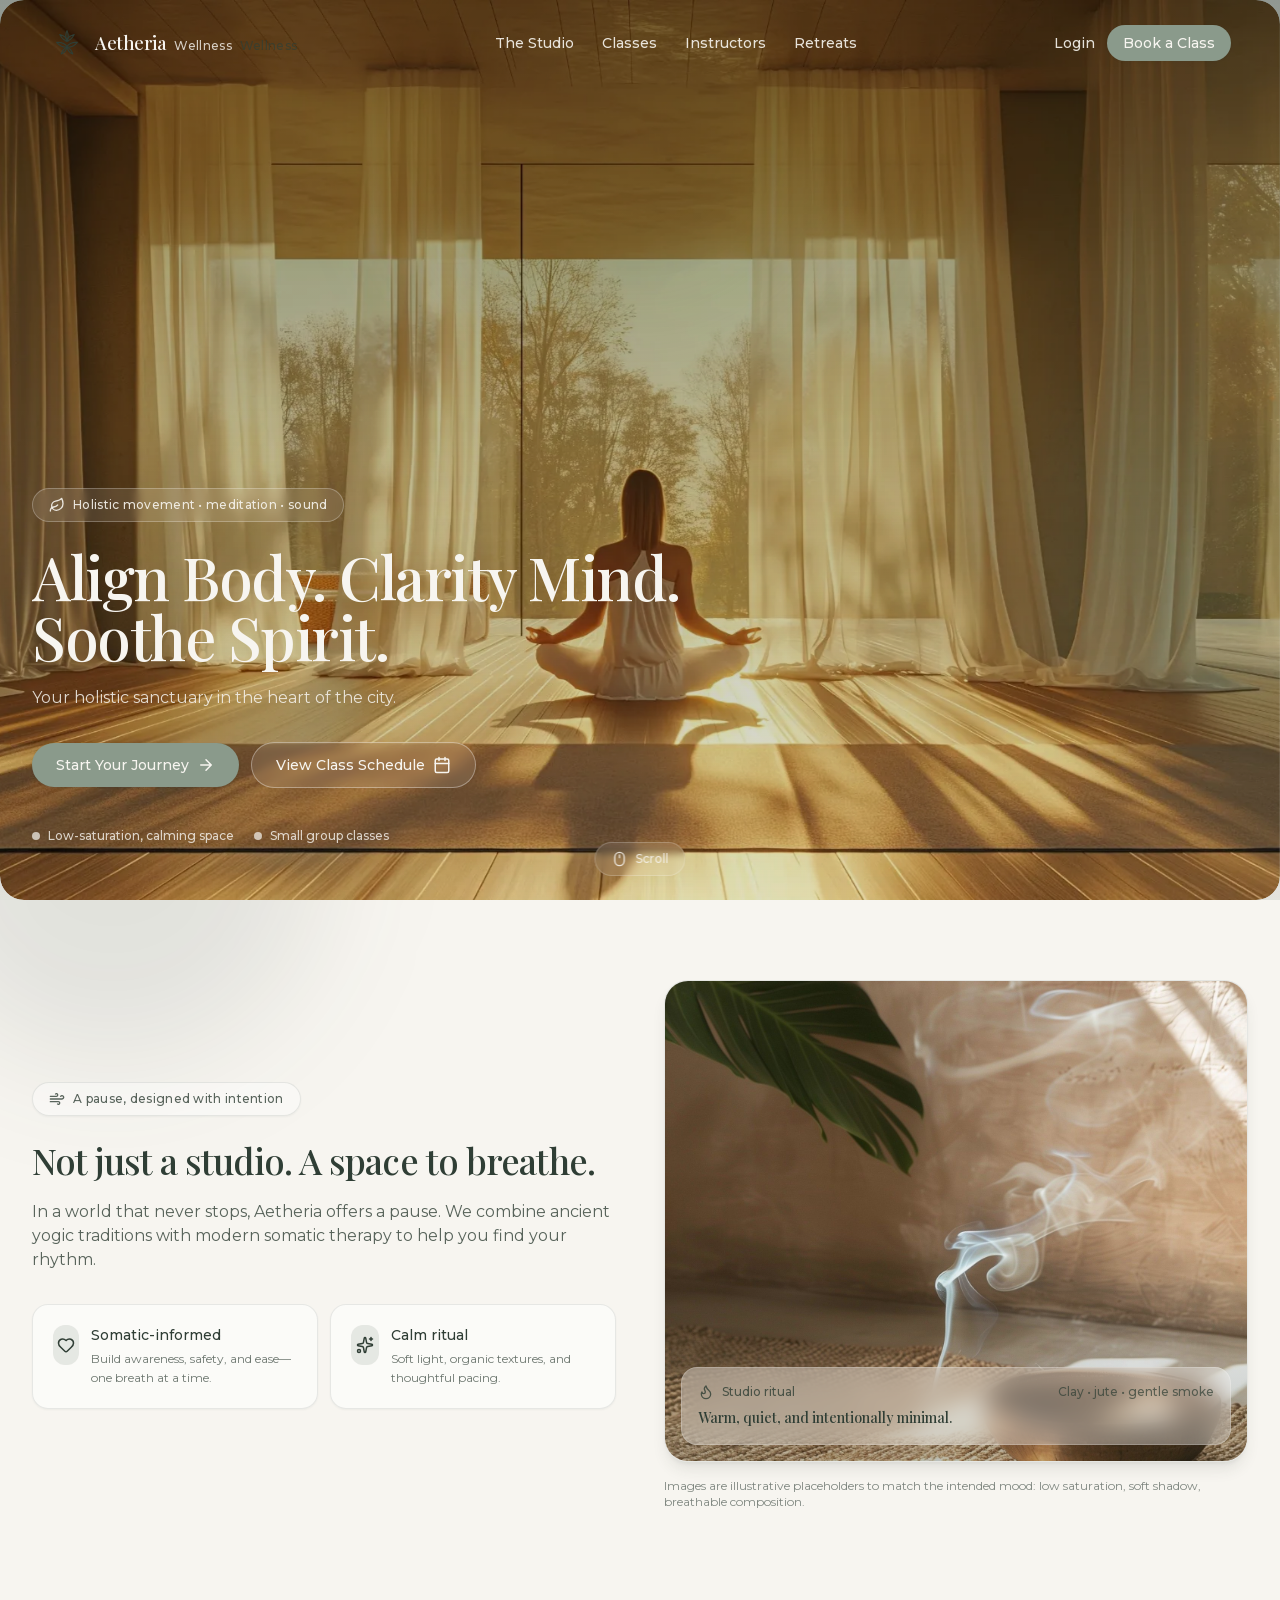
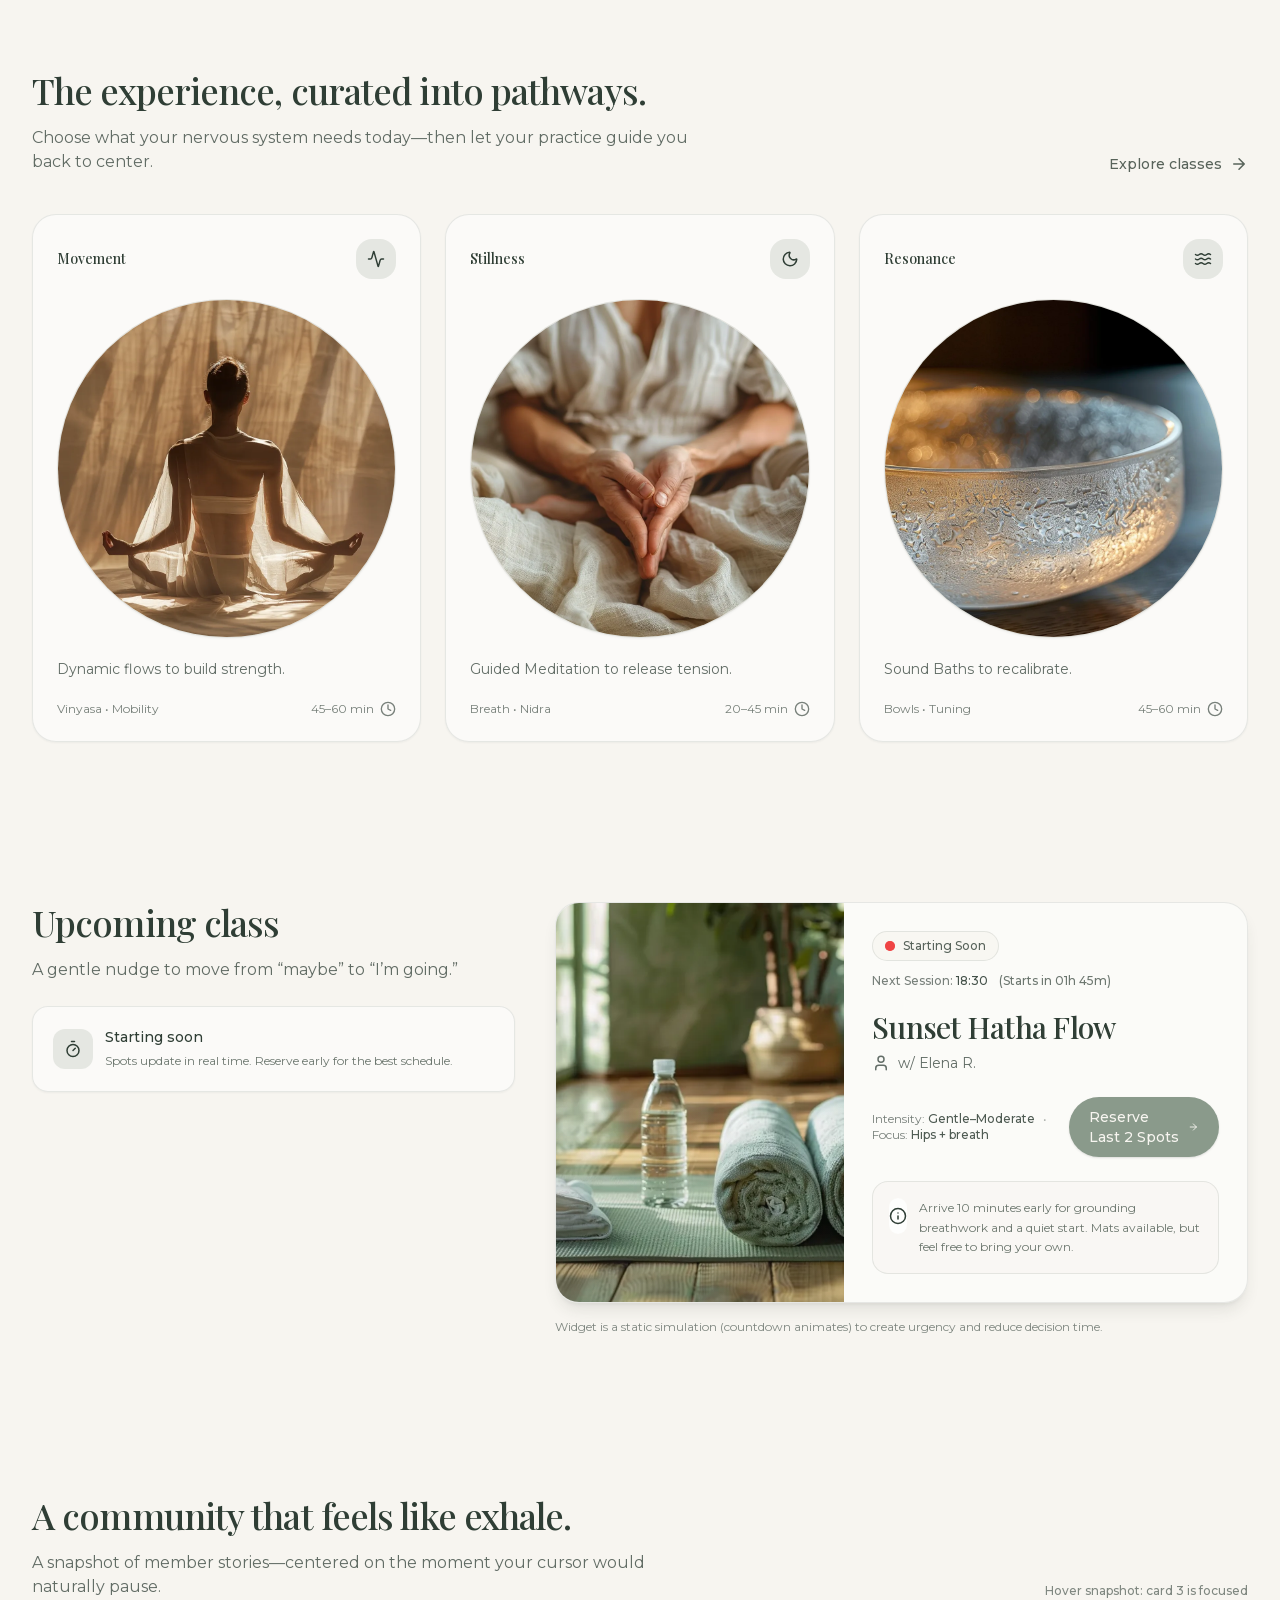
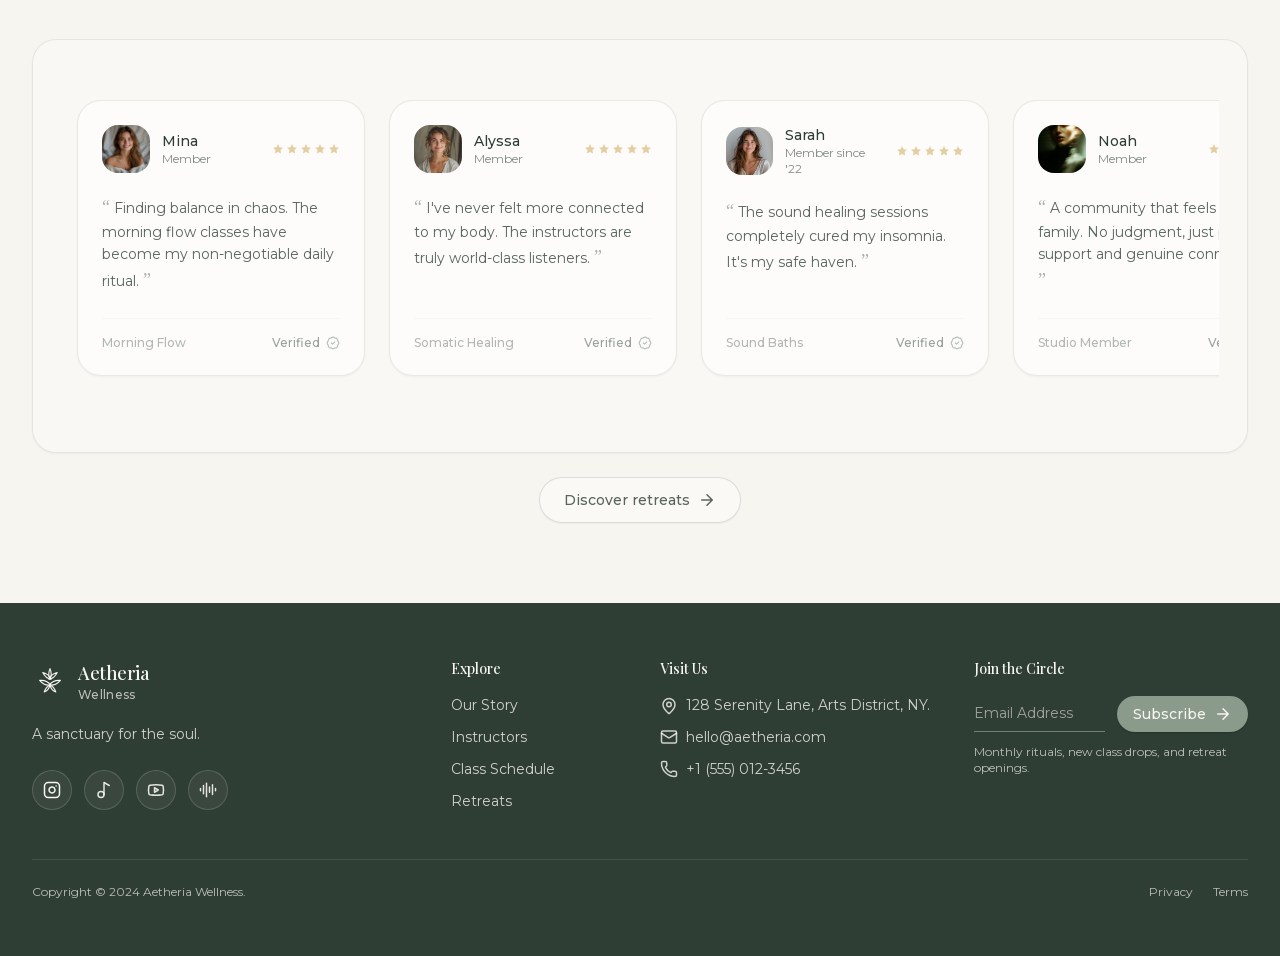
==== commit 7b0e50dd: "Add Google tag (gtag.js) AW-18054495019 to all HTML pages Made-with: Cursor" ====
--- a/assets/aetheria-wellness-97 - cópia/index.html
+++ b/assets/aetheria-wellness-97 - cópia/index.html
@@ -1,4 +1,13 @@
 <html lang="en"><head>
+<!-- Google tag (gtag.js) -->
+<script async src="https://www.googletagmanager.com/gtag/js?id=AW-18054495019"></script>
+<script>
+  window.dataLayer = window.dataLayer || [];
+  function gtag(){dataLayer.push(arguments);}
+  gtag('js', new Date());
+
+  gtag('config', 'AW-18054495019');
+</script>
 <script id="aura-supabase-token-firewall">(function () {
   if (window.__AURA_SUPABASE_FIREWALL__) return;
   window.__AURA_SUPABASE_FIREWALL__ = true;
